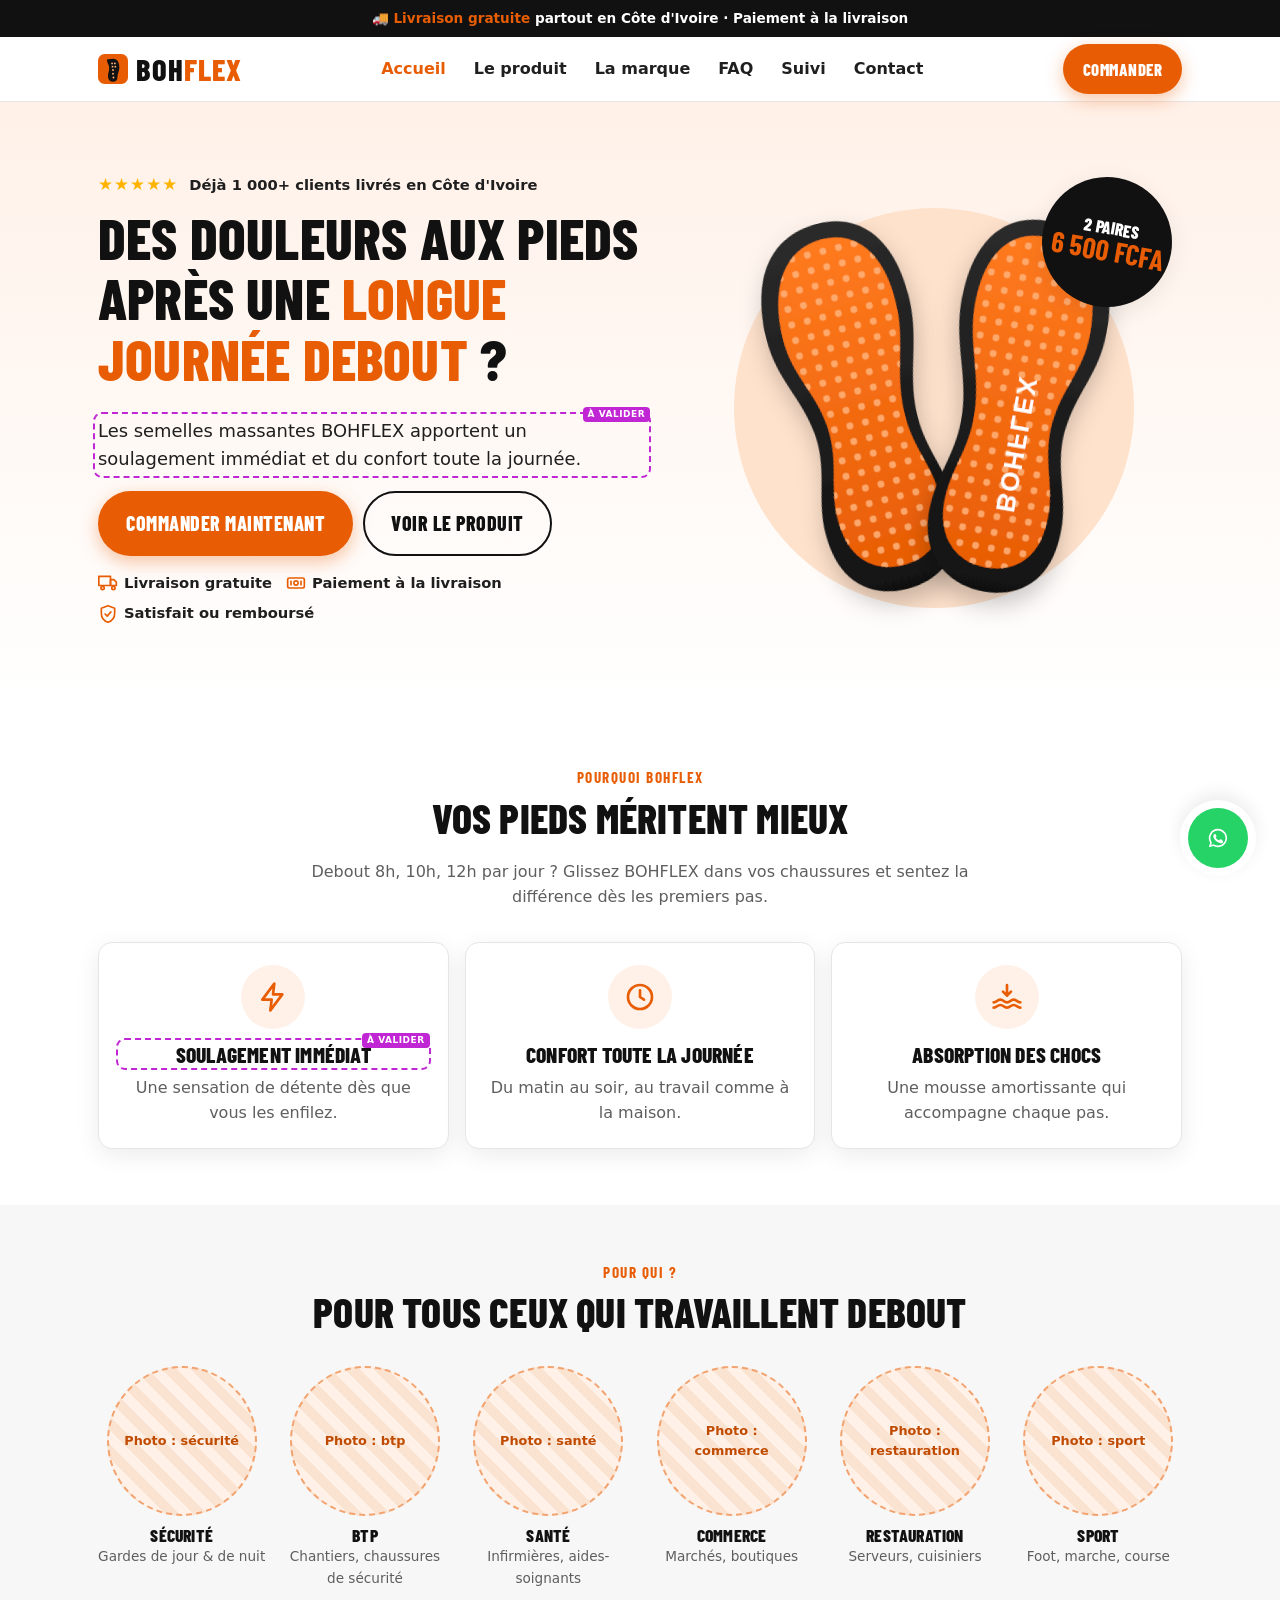
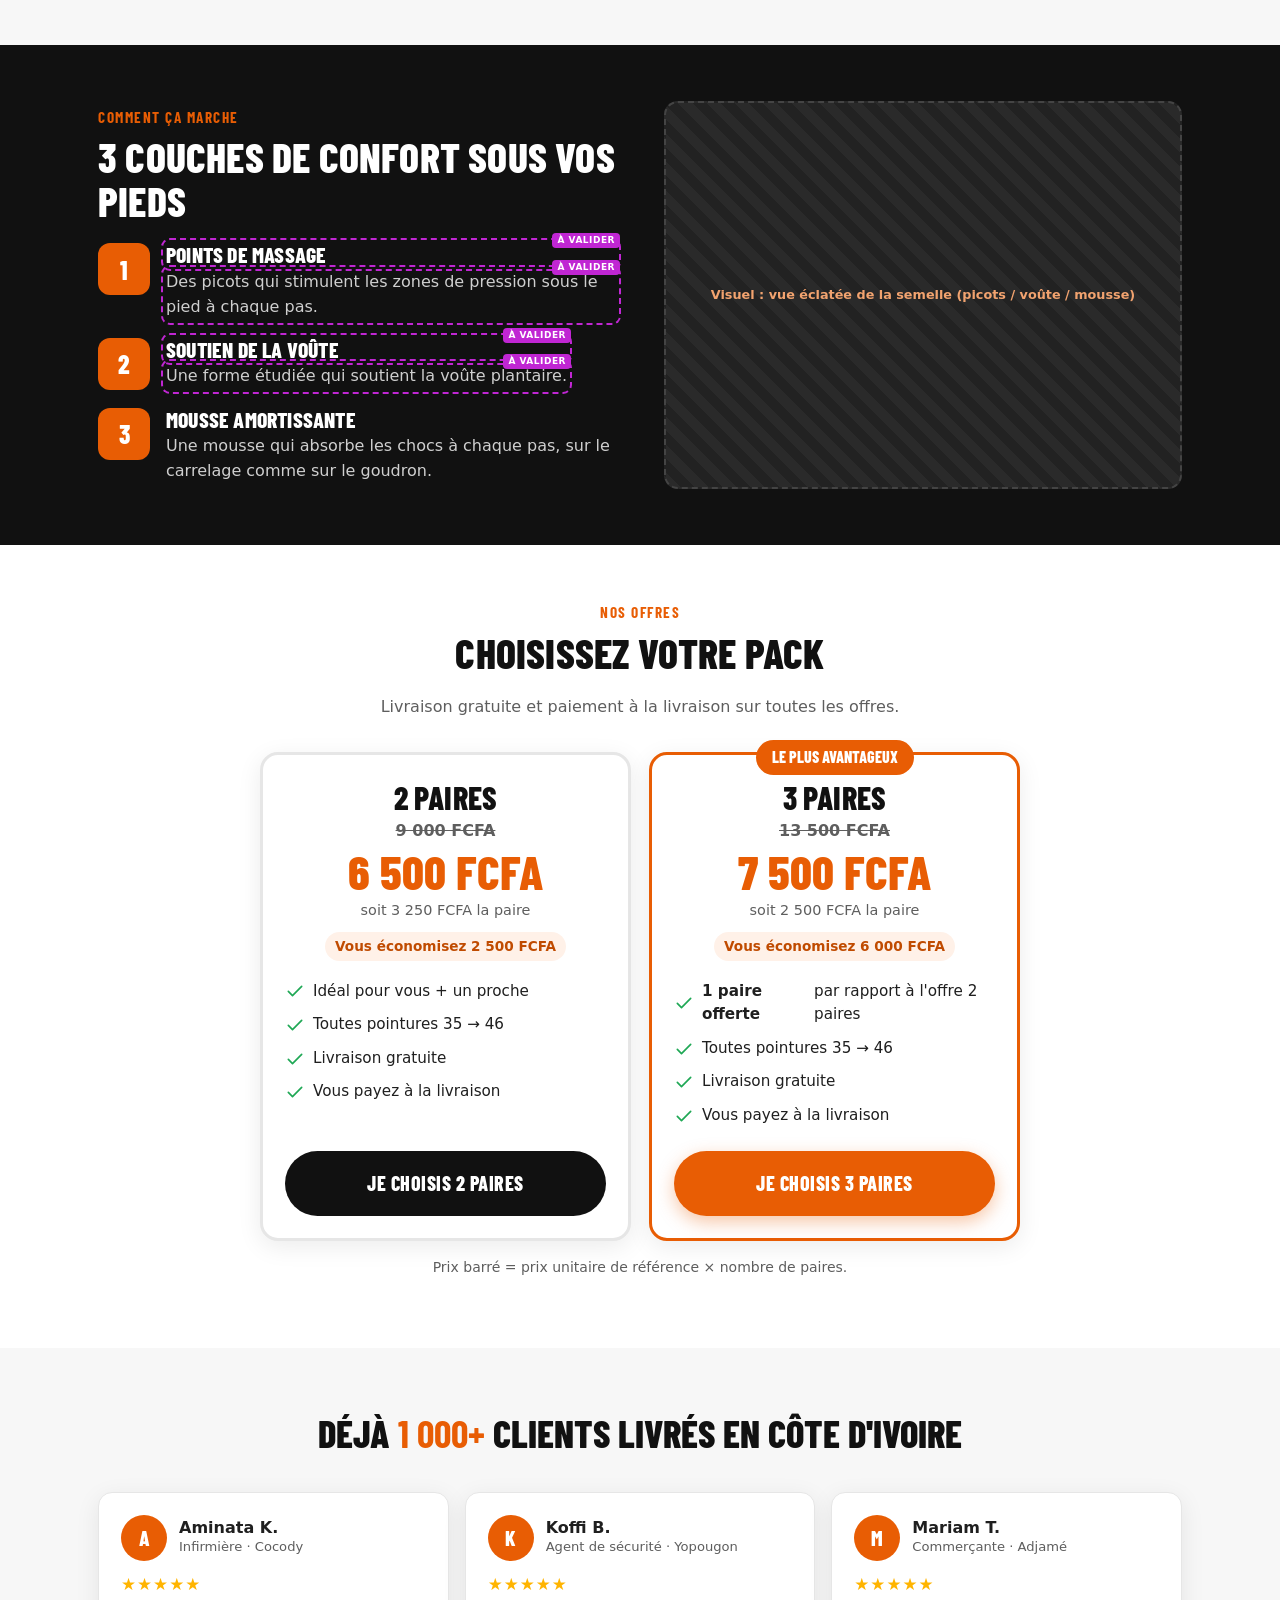
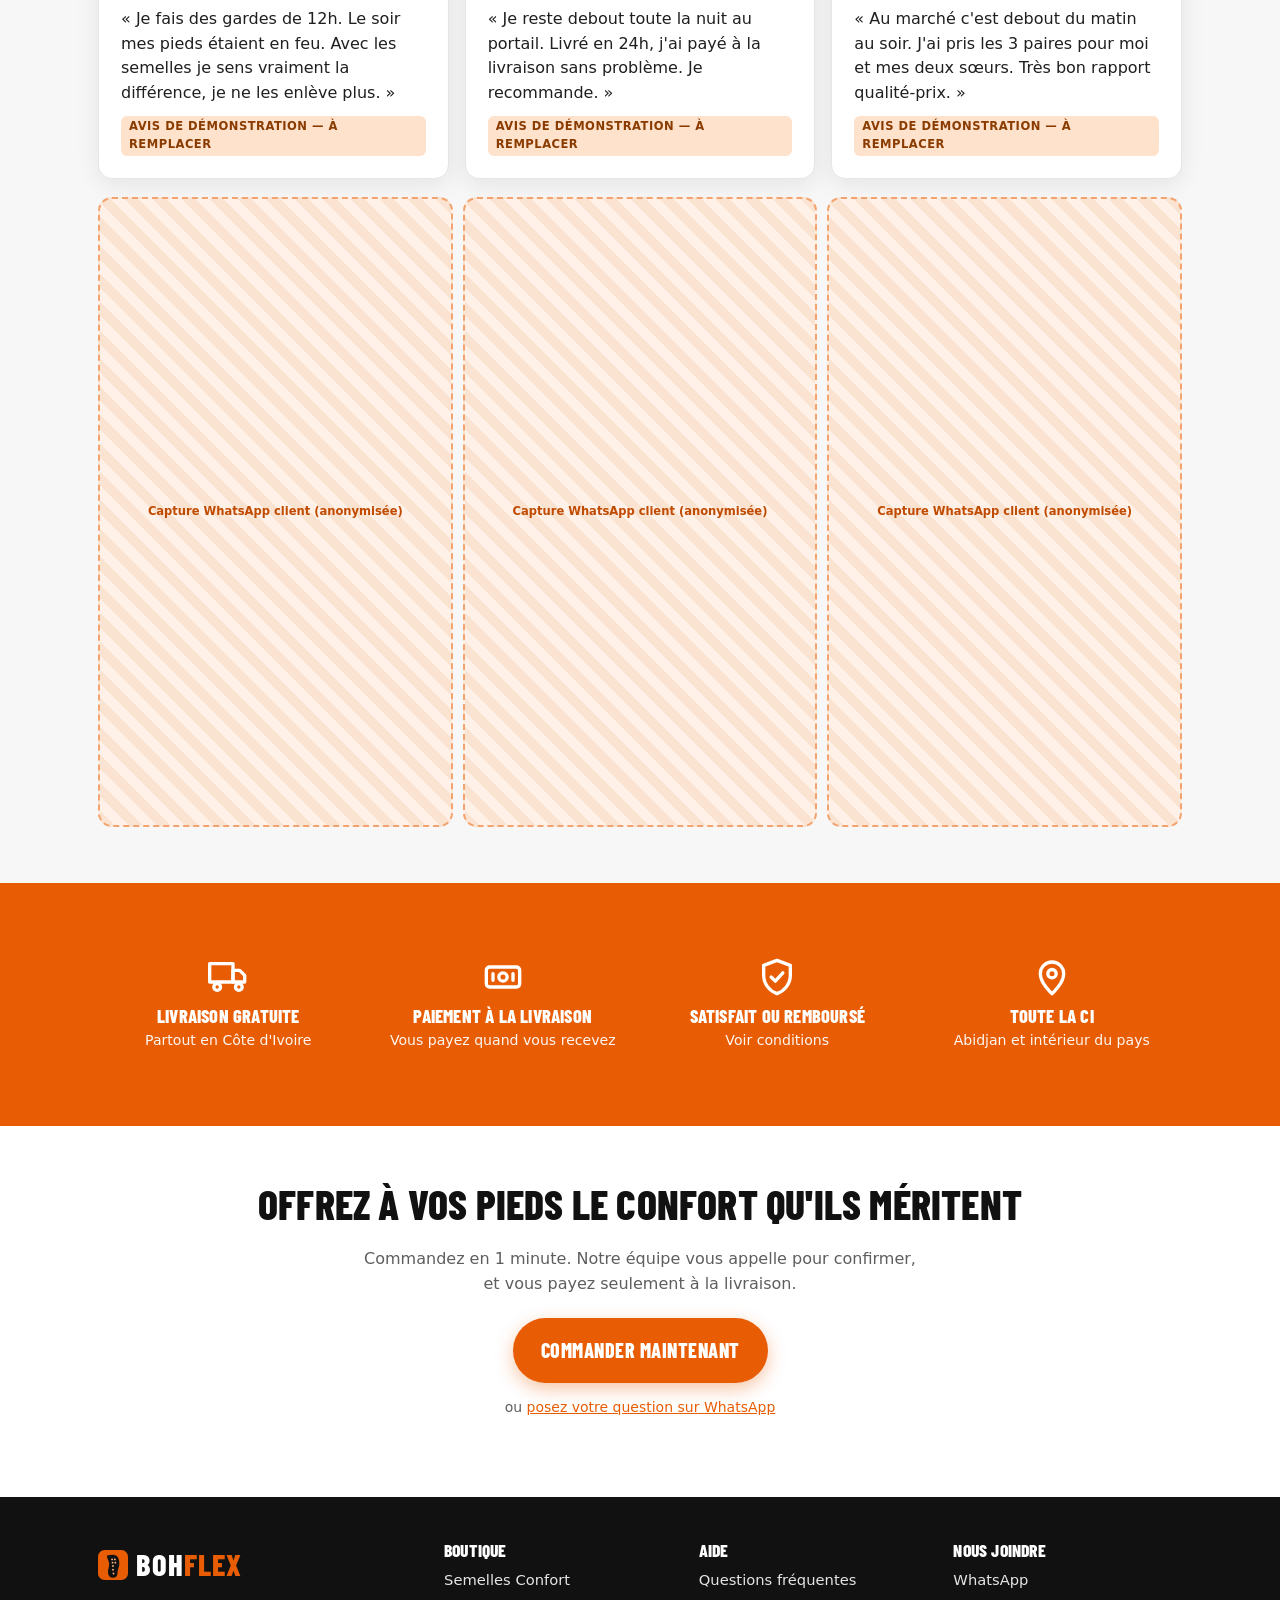
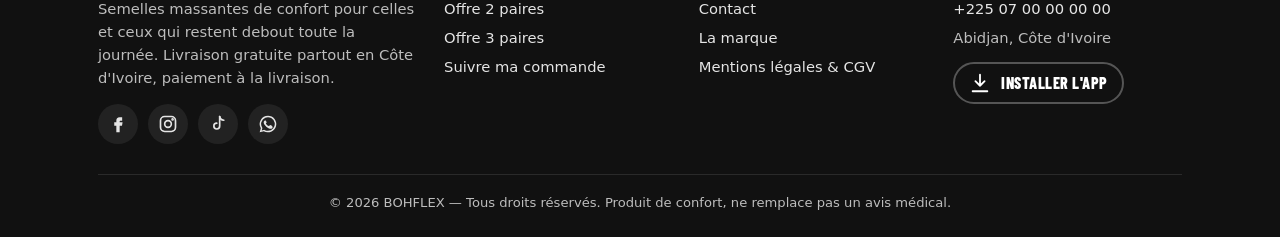
==== index.html @ 7b11de00 "Prototype v1 du site et de la PWA BOHFLEX Site statique mobile-first (HTML/CSS/JS sans dépendance) :" ====
<!doctype html>
<html lang="fr">
<head>
<meta charset="utf-8">
<meta name="viewport" content="width=device-width, initial-scale=1, viewport-fit=cover">
<title>BOHFLEX — Semelles massantes de confort | Livraison gratuite Côte d'Ivoire</title>
<meta name="description" content="Semelles massantes BOHFLEX pour ceux qui restent debout toute la journée. 2 paires 6 500 FCFA, 3 paires 7 500 FCFA. Livraison gratuite à Abidjan et partout en Côte d'Ivoire, paiement à la livraison.">
<meta name="theme-color" content="#E85D04">
<meta property="og:type" content="website">
<meta property="og:locale" content="fr_CI">
<meta property="og:site_name" content="BOHFLEX">
<meta property="og:title" content="BOHFLEX — Semelles massantes de confort | Livraison gratuite Côte d'Ivoire">
<meta property="og:description" content="Semelles massantes BOHFLEX pour ceux qui restent debout toute la journée. 2 paires 6 500 FCFA, 3 paires 7 500 FCFA. Livraison gratuite à Abidjan et partout en Côte d'Ivoire, paiement à la livraison.">
<meta property="og:image" content="assets/img/og-image.png">
<link rel="icon" href="assets/img/favicon.svg" type="image/svg+xml">
<link rel="apple-touch-icon" href="assets/img/apple-touch-icon.png">
<link rel="manifest" href="manifest.webmanifest">
<link rel="preconnect" href="https://fonts.googleapis.com">
<link rel="preconnect" href="https://fonts.gstatic.com" crossorigin>
<link rel="stylesheet" href="https://fonts.googleapis.com/css2?family=Barlow+Condensed:wght@700;800&display=swap">
<link rel="stylesheet" href="assets/css/style.css">
<script type="application/ld+json">
{"@context":"https://schema.org","@type":"Organization","name":"BOHFLEX","areaServed":"CI","logo":"assets/img/icon-512.png"}
</script>
</head>
<body>
<script src="assets/js/icons.js"></script>
<div class="topbar">🚚 <strong>Livraison gratuite</strong> partout en Côte d'Ivoire · Paiement à la livraison</div>
<header class="header">
  <div class="container header__inner">
    <a class="logo" href="index.html" aria-label="BOHFLEX — accueil">
      <img class="logo__mark" src="assets/img/logo-mark.svg" alt="" width="30" height="30"><span>BOH<b>FLEX</b></span>
    </a>
    <nav class="nav" aria-label="Navigation principale"><a href="index.html" aria-current="page">Accueil</a><a href="produit.html">Le produit</a><a href="a-propos.html">La marque</a><a href="faq.html">FAQ</a><a href="suivi.html">Suivi</a><a href="contact.html">Contact</a></nav>
    <div class="header__actions">
      <a class="btn btn--primary header__cta" href="commander.html">Commander</a>
      <button class="burger" type="button" aria-label="Menu" aria-expanded="false" aria-controls="mobile-menu"><svg class="icon" aria-hidden="true"><use href="#i-menu"/></svg></button>
    </div>
  </div>
  <nav class="mobile-menu" id="mobile-menu" aria-label="Menu mobile"><a href="index.html" aria-current="page">Accueil</a><a href="produit.html">Le produit</a><a href="a-propos.html">La marque</a><a href="faq.html">FAQ</a><a href="suivi.html">Suivi</a><a href="contact.html">Contact</a><a href="commander.html" style="color:var(--orange)">Commander maintenant →</a></nav>
</header>
<main>

<section class="hero">
  <div class="container hero__grid">
    <div>
      <div class="rating-line"><span class="stars">★★★★★</span> Déjà <span data-count></span>+ clients livrés en Côte d'Ivoire</div>
      <h1 class="hero__title">Des douleurs aux pieds après une <span class="text-orange">longue journée debout</span> ?</h1>
      <p class="hero__lead av">Les semelles massantes BOHFLEX apportent un soulagement immédiat et du confort toute la journée.</p>
      <div class="hero__cta">
        <a class="btn btn--primary" href="commander.html" data-order-link>Commander maintenant</a>
        <a class="btn btn--outline" href="produit.html">Voir le produit</a>
      </div>
      <ul class="trust-row">
  <li><svg class="icon" aria-hidden="true"><use href="#i-truck"/></svg> Livraison gratuite</li>
  <li><svg class="icon" aria-hidden="true"><use href="#i-cash"/></svg> Paiement à la livraison</li>
  <li><svg class="icon" aria-hidden="true"><use href="#i-shield"/></svg> Satisfait ou remboursé</li>
</ul>
    </div>
    <div class="hero__visual">
      <img src="assets/img/semelle.svg" alt="Semelles massantes BOHFLEX orange et noir" width="480" height="480" fetchpriority="high">
      <div class="hero__sticker"><span>2 paires<b data-price="2"></b></span></div>
    </div>
  </div>
</section>

<section class="section">
  <div class="container">
    <div class="section-head">
      <span class="eyebrow">Pourquoi BOHFLEX</span>
      <h2>Vos pieds méritent mieux</h2>
      <p class="muted">Debout 8h, 10h, 12h par jour ? Glissez BOHFLEX dans vos chaussures et sentez la différence dès les premiers pas.</p>
    </div>
    <div class="grid grid--3">
      <div class="card benefit"><div class="benefit__icon"><svg class="icon" aria-hidden="true"><use href="#i-bolt"/></svg></div><h3 class="av">Soulagement immédiat</h3><p>Une sensation de détente dès que vous les enfilez.</p></div>
      <div class="card benefit"><div class="benefit__icon"><svg class="icon" aria-hidden="true"><use href="#i-clock"/></svg></div><h3>Confort toute la journée</h3><p>Du matin au soir, au travail comme à la maison.</p></div>
      <div class="card benefit"><div class="benefit__icon"><svg class="icon" aria-hidden="true"><use href="#i-wave"/></svg></div><h3>Absorption des chocs</h3><p>Une mousse amortissante qui accompagne chaque pas.</p></div>
    </div>
  </div>
</section>

<section class="section section--soft">
  <div class="container">
    <div class="section-head">
      <span class="eyebrow">Pour qui ?</span>
      <h2>Pour tous ceux qui travaillent debout</h2>
    </div>
    <div class="grid grid--jobs"><div class="job"><div class="ph">Photo : sécurité</div><h3>Sécurité</h3><p>Gardes de jour & de nuit</p></div><div class="job"><div class="ph">Photo : btp</div><h3>BTP</h3><p>Chantiers, chaussures de sécurité</p></div><div class="job"><div class="ph">Photo : santé</div><h3>Santé</h3><p>Infirmières, aides-soignants</p></div><div class="job"><div class="ph">Photo : commerce</div><h3>Commerce</h3><p>Marchés, boutiques</p></div><div class="job"><div class="ph">Photo : restauration</div><h3>Restauration</h3><p>Serveurs, cuisiniers</p></div><div class="job"><div class="ph">Photo : sport</div><h3>Sport</h3><p>Foot, marche, course</p></div></div>
  </div>
</section>

<section class="section section--dark" id="mecanisme">
  <div class="container mech">
    <div>
      <span class="eyebrow">Comment ça marche</span>
      <h2>3 couches de confort sous vos pieds</h2>
      <div class="steps">
        <div class="step"><div class="step__num">1</div><div><h3 class="av">Points de massage</h3><p class="av">Des picots qui stimulent les zones de pression sous le pied à chaque pas.</p></div></div>
        <div class="step"><div class="step__num">2</div><div><h3 class="av">Soutien de la voûte</h3><p class="av">Une forme étudiée qui soutient la voûte plantaire.</p></div></div>
        <div class="step"><div class="step__num">3</div><div><h3>Mousse amortissante</h3><p>Une mousse qui absorbe les chocs à chaque pas, sur le carrelage comme sur le goudron.</p></div></div>
      </div>
    </div>
    <div class="ph ph--dark" style="aspect-ratio:4/3">Visuel : vue éclatée de la semelle (picots / voûte / mousse)</div>
  </div>
</section>

<section class="section" id="offres">
  <div class="container">
    <div class="section-head">
      <span class="eyebrow">Nos offres</span>
      <h2>Choisissez votre pack</h2>
      <p class="muted">Livraison gratuite et paiement à la livraison sur toutes les offres.</p>
    </div>
    <div class="offers">
  <article class="offer">
  
  <h3 class="offer__title">2 paires</h3>
  <div class="offer__old" data-old="2"></div>
  <div class="offer__price" data-price="2"></div>
  <div class="offer__unit" data-unit="2"></div>
  <span class="offer__save" data-save="2"></span>
  <ul>
    <li><svg class="icon" aria-hidden="true"><use href="#i-check"/></svg> Idéal pour vous + un proche</li>
    <li><svg class="icon" aria-hidden="true"><use href="#i-check"/></svg> Toutes pointures 35 → 46</li>
    <li><svg class="icon" aria-hidden="true"><use href="#i-check"/></svg> Livraison gratuite</li>
    <li><svg class="icon" aria-hidden="true"><use href="#i-check"/></svg> Vous payez à la livraison</li>
  </ul>
  <a class="btn btn--dark btn--block" href="commander.html?offre=2">Je choisis 2 paires</a>
</article>
  <article class="offer offer--best">
  <div class="offer__badge">Le plus avantageux</div>
  <h3 class="offer__title">3 paires</h3>
  <div class="offer__old" data-old="3"></div>
  <div class="offer__price" data-price="3"></div>
  <div class="offer__unit" data-unit="3"></div>
  <span class="offer__save" data-save="3"></span>
  <ul>
    <li><svg class="icon" aria-hidden="true"><use href="#i-check"/></svg> <strong>1 paire offerte</strong> par rapport à l'offre 2 paires</li>
    <li><svg class="icon" aria-hidden="true"><use href="#i-check"/></svg> Toutes pointures 35 → 46</li>
    <li><svg class="icon" aria-hidden="true"><use href="#i-check"/></svg> Livraison gratuite</li>
    <li><svg class="icon" aria-hidden="true"><use href="#i-check"/></svg> Vous payez à la livraison</li>
  </ul>
  <a class="btn btn--primary btn--block" href="commander.html?offre=3">Je choisis 3 paires</a>
</article>
</div>
<p class="center small muted" style="margin-top:16px">Prix barré = prix unitaire de référence × nombre de paires.</p>
  </div>
</section>

<section class="section section--soft">
  <div class="container">
    <p class="counter">Déjà <b><span data-count></span>+</b> clients livrés en Côte d'Ivoire</p>
    <div class="grid grid--3"><article class="card review">
  <div class="review__head"><div class="avatar" aria-hidden="true">A</div><div><div class="review__name">Aminata K.</div><div class="review__meta">Infirmière · Cocody</div></div></div>
  <div class="stars" aria-label="5 étoiles sur 5">★★★★★</div>
  <p>« Je fais des gardes de 12h. Le soir mes pieds étaient en feu. Avec les semelles je sens vraiment la différence, je ne les enlève plus. »</p>
  <span class="demo-tag">Avis de démonstration — à remplacer</span>
</article><article class="card review">
  <div class="review__head"><div class="avatar" aria-hidden="true">K</div><div><div class="review__name">Koffi B.</div><div class="review__meta">Agent de sécurité · Yopougon</div></div></div>
  <div class="stars" aria-label="5 étoiles sur 5">★★★★★</div>
  <p>« Je reste debout toute la nuit au portail. Livré en 24h, j'ai payé à la livraison sans problème. Je recommande. »</p>
  <span class="demo-tag">Avis de démonstration — à remplacer</span>
</article><article class="card review">
  <div class="review__head"><div class="avatar" aria-hidden="true">M</div><div><div class="review__name">Mariam T.</div><div class="review__meta">Commerçante · Adjamé</div></div></div>
  <div class="stars" aria-label="5 étoiles sur 5">★★★★★</div>
  <p>« Au marché c'est debout du matin au soir. J'ai pris les 3 paires pour moi et mes deux sœurs. Très bon rapport qualité-prix. »</p>
  <span class="demo-tag">Avis de démonstration — à remplacer</span>
</article></div>
    <div class="chat-shots">
      <div class="ph">Capture WhatsApp client (anonymisée)</div>
      <div class="ph">Capture WhatsApp client (anonymisée)</div>
      <div class="ph">Capture WhatsApp client (anonymisée)</div>
    </div>
  </div>
</section>

<section class="section section--orange">
  <div class="container">
    <div class="reassure">
      <div class="reassure__item"><svg class="icon" aria-hidden="true"><use href="#i-truck"/></svg><h3>Livraison gratuite</h3><p>Partout en Côte d'Ivoire</p></div>
      <div class="reassure__item"><svg class="icon" aria-hidden="true"><use href="#i-cash"/></svg><h3>Paiement à la livraison</h3><p>Vous payez quand vous recevez</p></div>
      <div class="reassure__item"><svg class="icon" aria-hidden="true"><use href="#i-shield"/></svg><h3>Satisfait ou remboursé</h3><p>Voir conditions</p></div>
      <div class="reassure__item"><svg class="icon" aria-hidden="true"><use href="#i-pin"/></svg><h3>Toute la CI</h3><p>Abidjan et intérieur du pays</p></div>
    </div>
  </div>
</section>

<section class="section final-cta">
  <div class="container">
    <h2>Offrez à vos pieds le confort qu'ils méritent</h2>
    <p class="muted">Commandez en 1 minute. Notre équipe vous appelle pour confirmer, et vous payez seulement à la livraison.</p>
    <a class="btn btn--primary" href="commander.html" data-order-link>Commander maintenant</a>
    <p class="small muted" style="margin-top:14px">ou <a href="#" data-wa>posez votre question sur WhatsApp</a></p>
  </div>
</section>

</main>
<footer class="footer">
  <div class="container">
    <div class="footer__grid">
      <div>
        <a class="logo" href="index.html"><img class="logo__mark" src="assets/img/logo-mark.svg" alt="" width="30" height="30"><span>BOH<b>FLEX</b></span></a>
        <p>Semelles massantes de confort pour celles et ceux qui restent debout toute la journée. Livraison gratuite partout en Côte d'Ivoire, paiement à la livraison.</p>
        <div class="socials">
          <a href="#" aria-label="Facebook"><svg class="icon" aria-hidden="true"><use href="#i-facebook"/></svg></a>
          <a href="#" aria-label="Instagram"><svg class="icon" aria-hidden="true"><use href="#i-instagram"/></svg></a>
          <a href="#" aria-label="TikTok"><svg class="icon" aria-hidden="true"><use href="#i-tiktok"/></svg></a>
          <a href="#" data-wa aria-label="WhatsApp"><svg class="icon" aria-hidden="true"><use href="#i-whatsapp"/></svg></a>
        </div>
      </div>
      <div>
        <h4>Boutique</h4>
        <ul>
          <li><a href="produit.html">Semelles Confort</a></li>
          <li><a href="commander.html?offre=2">Offre 2 paires</a></li>
          <li><a href="commander.html?offre=3">Offre 3 paires</a></li>
          <li><a href="suivi.html">Suivre ma commande</a></li>
        </ul>
      </div>
      <div>
        <h4>Aide</h4>
        <ul>
          <li><a href="faq.html">Questions fréquentes</a></li>
          <li><a href="contact.html">Contact</a></li>
          <li><a href="a-propos.html">La marque</a></li>
          <li><a href="mentions-legales.html">Mentions légales &amp; CGV</a></li>
        </ul>
      </div>
      <div>
        <h4>Nous joindre</h4>
        <ul>
          <li><a href="#" data-wa>WhatsApp</a></li>
          <li><a href="#" data-phone></a></li>
          <li>Abidjan, Côte d'Ivoire</li>
          <li><button class="btn btn--outline" type="button" data-install style="color:#fff;border-color:#555;min-height:40px;padding:8px 14px;font-size:1rem;margin-top:6px"><svg class="icon" aria-hidden="true"><use href="#i-download"/></svg> Installer l'app</button></li>
        </ul>
      </div>
    </div>
    <div class="footer__bottom">© <span data-year></span> BOHFLEX — Tous droits réservés. Produit de confort, ne remplace pas un avis médical.</div>
  </div>
</footer>
<div class="sticky-cta">
  <div class="sticky-cta__price">À partir de<b id="sticky-price" data-price="2"></b></div>
  <a class="btn btn--primary" href="commander.html?offre=3" data-order-link>Commander</a>
  <a class="btn btn--wa" href="#" data-wa aria-label="Écrire sur WhatsApp"><svg class="icon" aria-hidden="true"><use href="#i-whatsapp"/></svg></a>
</div>
<div class="install-banner" id="install-banner" role="dialog" aria-label="Installer l'application">
  <img src="assets/img/logo-mark.svg" alt="" width="36" height="36">
  <p><strong>Installez l'app BOHFLEX</strong><br>Commandez en 1 clic depuis votre écran d'accueil.</p>
  <button class="btn btn--primary" type="button" data-install>Installer</button>
  <button class="close" type="button" aria-label="Fermer">×</button>
</div>
<script src="assets/js/config.js"></script>
<script src="assets/js/main.js"></script>
</body>
</html>
---- assets/css/style.css ----
/* ==========================================================================
   BOHFLEX — Feuille de style (mobile-first)
   Charte : orange #E85D04 / blanc / noir
   ========================================================================== */
:root {
  --orange: #E85D04;
  --orange-dark: #C04B00;
  --orange-light: #FFF1E8;
  --black: #111111;
  --ink: #1F1F1F;
  --grey: #5E5E5E;
  --line: #E6E6E6;
  --bg-soft: #F7F7F7;
  --white: #FFFFFF;
  --green: #1FA855;
  --wa: #25D366;
  --radius: 14px;
  --shadow: 0 6px 24px rgba(0, 0, 0, .08);
  --font-title: "Barlow Condensed", "Arial Narrow", "Roboto Condensed", Impact, sans-serif;
  --font-body: system-ui, -apple-system, "Segoe UI", Roboto, "Helvetica Neue", Arial, sans-serif;
  --max: 1120px;
}

*, *::before, *::after { box-sizing: border-box; }
html { -webkit-text-size-adjust: 100%; scroll-behavior: smooth; }
body {
  margin: 0;
  font-family: var(--font-body);
  font-size: 16px;
  line-height: 1.55;
  color: var(--ink);
  background: var(--white);
  padding-bottom: 76px; /* place pour la barre CTA mobile */
}
img, svg { max-width: 100%; display: block; }
a { color: var(--orange); }
h1, h2, h3, h4 {
  font-family: var(--font-title);
  font-weight: 800;
  line-height: 1.05;
  letter-spacing: .2px;
  color: var(--black);
  margin: 0 0 .5em;
  text-transform: uppercase;
}
h1 { font-size: clamp(2.1rem, 8vw, 3.6rem); }
h2 { font-size: clamp(1.75rem, 6vw, 2.6rem); }
h3 { font-size: 1.35rem; }
p { margin: 0 0 1em; }
.container { width: 100%; max-width: var(--max); margin: 0 auto; padding: 0 18px; }
.section { padding: 56px 0; }
.section--soft { background: var(--bg-soft); }
.section--dark { background: var(--black); color: #EDEDED; }
.section--dark h2, .section--dark h3 { color: var(--white); }
.section--orange { background: var(--orange); color: var(--white); }
.section--orange h2 { color: var(--white); }
.section-head { text-align: center; max-width: 680px; margin: 0 auto 32px; }
.eyebrow {
  display: inline-block;
  font-family: var(--font-title);
  font-weight: 700;
  text-transform: uppercase;
  letter-spacing: 1.5px;
  color: var(--orange);
  font-size: .95rem;
  margin-bottom: 6px;
}
.text-orange { color: var(--orange); }
.muted { color: var(--grey); }
.small { font-size: .875rem; }
.center { text-align: center; }
.sr-only { position: absolute; width: 1px; height: 1px; overflow: hidden; clip: rect(0 0 0 0); white-space: nowrap; }
.icon { width: 24px; height: 24px; fill: none; stroke: currentColor; stroke-width: 2; stroke-linecap: round; stroke-linejoin: round; flex: none; }

/* ---------- Boutons ---------- */
.btn {
  display: inline-flex; align-items: center; justify-content: center; gap: 10px;
  font-family: var(--font-title); font-weight: 800; font-size: 1.25rem;
  text-transform: uppercase; letter-spacing: .5px; text-decoration: none;
  padding: 15px 26px; border-radius: 999px; border: 2px solid transparent;
  cursor: pointer; transition: transform .15s, background .15s, box-shadow .15s;
  min-height: 54px;
}
.btn:active { transform: scale(.98); }
.btn--primary { background: var(--orange); color: var(--white); box-shadow: 0 6px 18px rgba(232, 93, 4, .35); }
.btn--primary:hover { background: var(--orange-dark); }
.btn--dark { background: var(--black); color: var(--white); }
.btn--outline { background: transparent; color: var(--black); border-color: var(--black); }
.btn--white { background: var(--white); color: var(--orange); }
.btn--wa { background: var(--wa); color: var(--white); }
.btn--block { width: 100%; }
.btn .icon { width: 22px; height: 22px; }

/* ---------- Bandeau promo ---------- */
.topbar {
  background: var(--black); color: var(--white);
  font-size: .85rem; text-align: center; padding: 8px 12px; font-weight: 600;
}
.topbar strong { color: var(--orange); }

/* ---------- En-tête ---------- */
.header {
  position: sticky; top: 0; z-index: 50;
  background: var(--white); border-bottom: 1px solid var(--line);
}
.header__inner { display: flex; align-items: center; justify-content: space-between; height: 64px; }
.logo {
  font-family: var(--font-title); font-weight: 800; font-size: 1.9rem; letter-spacing: 1px;
  color: var(--black); text-decoration: none; display: flex; align-items: center; gap: 8px;
}
.logo b { color: var(--orange); font-weight: inherit; }
.logo__mark { width: 30px; height: 30px; }
.nav { display: none; }
.nav a {
  color: var(--ink); text-decoration: none; font-weight: 600; padding: 8px 12px; border-radius: 8px;
}
.nav a:hover, .nav a[aria-current="page"] { color: var(--orange); }
.header__actions { display: flex; align-items: center; gap: 8px; }
.header__cta { display: none; padding: 10px 18px; min-height: 44px; font-size: 1.05rem; }
.burger {
  width: 46px; height: 46px; border: 0; background: transparent; cursor: pointer;
  display: grid; place-items: center; color: var(--black);
}
.burger .icon { width: 28px; height: 28px; }
.mobile-menu {
  display: none; border-top: 1px solid var(--line); background: var(--white);
}
.mobile-menu.is-open { display: block; }
.mobile-menu a {
  display: block; padding: 15px 18px; color: var(--ink); text-decoration: none;
  font-weight: 600; border-bottom: 1px solid var(--line);
}
.mobile-menu a[aria-current="page"] { color: var(--orange); }

@media (min-width: 900px) {
  .nav { display: flex; gap: 4px; }
  .burger, .mobile-menu, .mobile-menu.is-open { display: none; }
  .header__cta { display: inline-flex; }
}

/* ---------- Héro ---------- */
.hero { background: linear-gradient(180deg, var(--orange-light) 0%, var(--white) 100%); padding: 32px 0 48px; overflow: hidden; }
.hero__grid { display: grid; gap: 26px; align-items: center; }
.hero__title .text-orange { display: inline; }
.hero__lead { font-size: 1.12rem; color: var(--ink); max-width: 560px; }
.hero__visual { position: relative; }
.hero__visual img { width: 100%; max-width: 480px; margin: 0 auto; }
.hero__sticker {
  position: absolute; top: 4%; right: 2%;
  width: 104px; height: 104px; border-radius: 50%;
  background: var(--black); color: var(--white);
  display: grid; place-items: center; text-align: center;
  font-family: var(--font-title); font-weight: 800; line-height: 1; text-transform: uppercase;
  transform: rotate(10deg); box-shadow: var(--shadow); font-size: .95rem; padding: 10px;
}
.hero__sticker b { display: block; color: var(--orange); font-size: 1.45rem; }
.hero__cta { display: flex; flex-direction: column; gap: 10px; margin: 18px 0 16px; }
.trust-row { display: flex; flex-wrap: wrap; gap: 8px 14px; list-style: none; padding: 0; margin: 0; }
.trust-row li { display: flex; align-items: center; gap: 6px; font-weight: 600; font-size: .92rem; }
.trust-row .icon { color: var(--orange); width: 20px; height: 20px; }
.rating-line { font-size: .92rem; font-weight: 600; margin-bottom: 10px; }
.rating-line .stars { margin-right: 6px; }
.stars { color: #FFB400; letter-spacing: 1px; font-size: 1.05rem; }

@media (min-width: 900px) {
  .hero { padding: 56px 0 72px; }
  .hero__grid { grid-template-columns: 1.05fr .95fr; gap: 40px; }
  .hero__cta { flex-direction: row; }
  .hero__sticker { width: 130px; height: 130px; font-size: 1.1rem; }
  .hero__sticker b { font-size: 1.8rem; }
}

/* ---------- Grilles génériques ---------- */
.grid { display: grid; gap: 16px; }
@media (min-width: 640px) { .grid--2 { grid-template-columns: repeat(2, 1fr); } .grid--3 { grid-template-columns: repeat(2, 1fr); } }
@media (min-width: 900px) { .grid--3 { grid-template-columns: repeat(3, 1fr); } .grid--4 { grid-template-columns: repeat(4, 1fr); } }
.grid--jobs { grid-template-columns: repeat(2, 1fr); }
@media (min-width: 900px) { .grid--jobs { grid-template-columns: repeat(6, 1fr); } }

/* ---------- Cartes ---------- */
.card {
  background: var(--white); border: 1px solid var(--line); border-radius: var(--radius);
  padding: 22px; box-shadow: var(--shadow);
}
.benefit { text-align: center; }
.benefit__icon {
  width: 64px; height: 64px; border-radius: 50%; background: var(--orange-light); color: var(--orange);
  display: grid; place-items: center; margin: 0 auto 14px;
}
.benefit__icon .icon { width: 32px; height: 32px; }
.benefit p { color: var(--grey); margin: 0; }

/* Métiers */
.job { text-align: center; }
.job .ph { aspect-ratio: 1 / 1; border-radius: 50%; margin: 0 auto 10px; max-width: 150px; }
.job h3 { font-size: 1.1rem; margin: 0; }
.job p { font-size: .85rem; color: var(--grey); margin: 2px 0 0; }

/* Placeholders d'images (à remplacer par vos photos) */
.ph {
  display: grid; place-items: center; text-align: center;
  background: repeating-linear-gradient(45deg, #FBE3D2, #FBE3D2 10px, #FFF1E8 10px, #FFF1E8 20px);
  color: var(--orange-dark); font-weight: 700; font-size: .8rem; padding: 10px;
  border: 2px dashed #F2A36F; border-radius: var(--radius); width: 100%;
}
.ph--dark { background: repeating-linear-gradient(45deg, #2A2A2A, #2A2A2A 10px, #222 10px, #222 20px); color: #F2A36F; border-color: #444; }

/* Mécanisme */
.steps { display: grid; gap: 18px; counter-reset: step; }
.step { display: flex; gap: 16px; align-items: flex-start; }
.step__num {
  flex: none; width: 52px; height: 52px; border-radius: 12px; background: var(--orange); color: var(--white);
  font-family: var(--font-title); font-weight: 800; font-size: 1.6rem; display: grid; place-items: center;
}
.step h3 { margin-bottom: 4px; }
.step p { margin: 0; color: #CFCFCF; }
.mech { display: grid; gap: 28px; align-items: center; }
@media (min-width: 900px) { .mech { grid-template-columns: 1fr 1fr; gap: 48px; } }

/* ---------- Offres ---------- */
.offers { display: grid; gap: 18px; max-width: 760px; margin: 0 auto; }
@media (min-width: 700px) { .offers { grid-template-columns: 1fr 1fr; } }
.offer {
  position: relative; background: var(--white); color: var(--ink);
  border: 3px solid var(--line); border-radius: 18px; padding: 26px 22px 22px;
  text-align: center; box-shadow: var(--shadow); display: flex; flex-direction: column;
}
.offer--best { border-color: var(--orange); }
.offer__badge {
  position: absolute; top: -15px; left: 50%; transform: translateX(-50%);
  background: var(--orange); color: var(--white); white-space: nowrap;
  font-family: var(--font-title); font-weight: 800; text-transform: uppercase; font-size: 1rem;
  padding: 5px 16px; border-radius: 999px;
}
.offer__title { font-size: 2rem; margin-bottom: 4px; }
.offer__old { color: var(--grey); text-decoration: line-through; font-weight: 600; }
.offer__price {
  font-family: var(--font-title); font-weight: 800; font-size: 3rem; line-height: 1; color: var(--orange); margin: 4px 0;
}
.offer__price small { font-size: 1.2rem; }
.offer__unit { font-size: .9rem; color: var(--grey); margin-bottom: 4px; }
.offer__save {
  display: inline-block; background: var(--orange-light); color: var(--orange-dark);
  font-weight: 700; font-size: .85rem; padding: 4px 10px; border-radius: 999px; margin: 6px auto 14px;
}
.offer ul { list-style: none; padding: 0; margin: 0 0 18px; text-align: left; }
.offer li { display: flex; gap: 8px; align-items: center; padding: 5px 0; font-size: .95rem; }
.offer li .icon { color: var(--green); width: 20px; height: 20px; }
.offer .btn { margin-top: auto; }

/* ---------- Avis ---------- */
.review { display: flex; flex-direction: column; gap: 10px; }
.review__head { display: flex; align-items: center; gap: 12px; }
.avatar {
  width: 46px; height: 46px; border-radius: 50%; background: var(--orange); color: var(--white);
  display: grid; place-items: center; font-weight: 800; font-family: var(--font-title); font-size: 1.3rem; flex: none;
}
.review__name { font-weight: 700; line-height: 1.2; }
.review__meta { font-size: .82rem; color: var(--grey); }
.review p { margin: 0; }
.review__verified { font-size: .8rem; color: var(--green); font-weight: 700; display: flex; align-items: center; gap: 4px; }
.review__verified .icon { width: 16px; height: 16px; }
.demo-tag {
  display: inline-block; font-size: .72rem; font-weight: 700; color: #8A3B00; background: #FFE2CC;
  padding: 2px 8px; border-radius: 6px; text-transform: uppercase; letter-spacing: .5px;
}
.counter {
  text-align: center; font-family: var(--font-title); font-weight: 800; text-transform: uppercase;
  font-size: clamp(1.6rem, 6vw, 2.4rem); margin: 0 0 28px; color: var(--black);
}
.counter b { color: var(--orange); }
.chat-shots { display: grid; grid-template-columns: repeat(3, 1fr); gap: 10px; margin-top: 18px; }
.chat-shots .ph { aspect-ratio: 9 / 16; font-size: .72rem; }

/* ---------- Réassurance ---------- */
.reassure { display: grid; grid-template-columns: repeat(2, 1fr); gap: 14px; }
@media (min-width: 900px) { .reassure { grid-template-columns: repeat(4, 1fr); } }
.reassure__item { text-align: center; padding: 18px 10px; }
.reassure__item .icon { width: 40px; height: 40px; margin: 0 auto 10px; color: var(--white); }
.reassure__item h3 { color: var(--white); font-size: 1.15rem; margin-bottom: 4px; }
.reassure__item p { margin: 0; font-size: .88rem; opacity: .95; }

/* ---------- CTA final ---------- */
.final-cta { text-align: center; }
.final-cta p { max-width: 560px; margin: 0 auto 22px; }

/* ---------- Pied de page ---------- */
.footer { background: var(--black); color: #BDBDBD; padding: 44px 0 24px; font-size: .92rem; }
.footer a { color: #E5E5E5; text-decoration: none; }
.footer a:hover { color: var(--orange); }
.footer__grid { display: grid; gap: 26px; }
@media (min-width: 900px) { .footer__grid { grid-template-columns: 1.4fr 1fr 1fr 1fr; } }
.footer h4 { color: var(--white); font-size: 1.1rem; margin-bottom: 10px; }
.footer ul { list-style: none; margin: 0; padding: 0; }
.footer li { margin: 6px 0; }
.footer .logo { color: var(--white); margin-bottom: 10px; }
.footer__bottom { border-top: 1px solid #2A2A2A; margin-top: 30px; padding-top: 18px; font-size: .82rem; text-align: center; }
.socials { display: flex; gap: 10px; margin-top: 12px; }
.socials a {
  width: 40px; height: 40px; border-radius: 50%; background: #222; display: grid; place-items: center;
}
.socials .icon { width: 20px; height: 20px; }

/* ---------- Barre CTA mobile (sticky) ---------- */
.sticky-cta {
  position: fixed; left: 0; right: 0; bottom: 0; z-index: 60;
  background: var(--white); border-top: 1px solid var(--line); box-shadow: 0 -6px 18px rgba(0,0,0,.08);
  padding: 10px 12px calc(10px + env(safe-area-inset-bottom));
  display: flex; gap: 10px; align-items: center;
}
.sticky-cta .btn { flex: 1; min-height: 52px; padding: 12px 16px; font-size: 1.15rem; }
.sticky-cta .btn--wa { flex: none; width: 52px; padding: 0; }
.sticky-cta__price { line-height: 1.1; font-size: .78rem; color: var(--grey); white-space: nowrap; }
.sticky-cta__price b { display: block; font-family: var(--font-title); font-size: 1.35rem; color: var(--black); }
@media (min-width: 900px) {
  body { padding-bottom: 0; }
  .sticky-cta { left: auto; right: 24px; bottom: 24px; border-radius: 999px; padding: 8px; border: 0; width: auto; }
  .sticky-cta .btn--primary, .sticky-cta__price { display: none; }
  .sticky-cta .btn--wa { width: 60px; height: 60px; border-radius: 50%; }
}
body.page-order .sticky-cta .btn--primary, body.page-order .sticky-cta__price { display: none; }
body.page-order .sticky-cta { justify-content: flex-end; background: transparent; border: 0; box-shadow: none; pointer-events: none; }
body.page-order .sticky-cta .btn--wa { pointer-events: auto; width: 56px; height: 56px; border-radius: 50%; }
body.page-order { padding-bottom: 0; }
@media (max-width: 899px) { body.page-order .sticky-cta { display: none; } }

/* ---------- Page produit ---------- */
.breadcrumb { font-size: .85rem; color: var(--grey); padding: 14px 0 0; }
.breadcrumb a { color: var(--grey); }
.product { display: grid; gap: 28px; padding: 18px 0 40px; }
@media (min-width: 900px) { .product { grid-template-columns: 1.05fr 1fr; gap: 48px; padding-top: 28px; } }
.gallery__main {
  border-radius: var(--radius); overflow: hidden; background: var(--orange-light); aspect-ratio: 1 / 1;
  display: grid; place-items: center;
}
.gallery__main img, .gallery__main .ph { width: 100%; height: 100%; object-fit: contain; border-radius: 0; border: 0; }
.gallery__thumbs { display: grid; grid-template-columns: repeat(4, 1fr); gap: 8px; margin-top: 8px; }
.gallery__thumbs button {
  border: 2px solid var(--line); border-radius: 10px; padding: 0; overflow: hidden; background: var(--orange-light);
  aspect-ratio: 1 / 1; cursor: pointer;
}
.gallery__thumbs button[aria-current="true"] { border-color: var(--orange); }
.gallery__thumbs img, .gallery__thumbs .ph { width: 100%; height: 100%; object-fit: contain; border: 0; border-radius: 0; font-size: .62rem; padding: 4px; }
.product__info h1 { font-size: clamp(2rem, 7vw, 3rem); margin-bottom: 6px; }
.product__tagline { font-family: var(--font-title); font-weight: 700; text-transform: uppercase; color: var(--orange); font-size: 1.3rem; margin-bottom: 10px; }
.product__price { display: flex; align-items: baseline; gap: 12px; margin: 10px 0 16px; flex-wrap: wrap; }
.product__price strong { font-family: var(--font-title); font-size: 2.4rem; color: var(--orange); line-height: 1; }
.product__price s { color: var(--grey); }
.check-list { list-style: none; padding: 0; margin: 0 0 18px; }
.check-list li { display: flex; gap: 10px; padding: 6px 0; }
.check-list .icon { color: var(--orange); margin-top: 1px; }

/* Sélecteur d'offre (radio cards) */
.offer-picker { display: grid; gap: 10px; margin: 0 0 16px; border: 0; padding: 0; }
.offer-picker legend { font-weight: 700; margin-bottom: 8px; padding: 0; }
.offer-opt { position: relative; display: block; cursor: pointer; }
.offer-opt input { position: absolute; opacity: 0; pointer-events: none; }
.offer-opt__box {
  display: flex; align-items: center; gap: 12px; border: 2px solid var(--line); border-radius: 12px;
  padding: 14px 14px; background: var(--white); transition: border-color .15s, background .15s;
}
.offer-opt__radio { width: 22px; height: 22px; border-radius: 50%; border: 2px solid #BDBDBD; flex: none; position: relative; }
.offer-opt input:checked + .offer-opt__box { border-color: var(--orange); background: var(--orange-light); }
.offer-opt input:checked + .offer-opt__box .offer-opt__radio { border-color: var(--orange); }
.offer-opt input:checked + .offer-opt__box .offer-opt__radio::after {
  content: ""; position: absolute; inset: 3px; border-radius: 50%; background: var(--orange);
}
.offer-opt input:focus-visible + .offer-opt__box { outline: 3px solid rgba(232, 93, 4, .4); outline-offset: 2px; }
.offer-opt__label { flex: 1; line-height: 1.25; }
.offer-opt__label b { font-family: var(--font-title); font-size: 1.35rem; text-transform: uppercase; }
.offer-opt__label small { display: block; color: var(--grey); }
.offer-opt__price { text-align: right; line-height: 1.15; }
.offer-opt__price b { font-family: var(--font-title); font-size: 1.5rem; color: var(--black); display: block; }
.offer-opt__price s { color: var(--grey); font-size: .85rem; }
.offer-opt__tag {
  position: absolute; top: -10px; right: 12px; background: var(--orange); color: var(--white);
  font-size: .72rem; font-weight: 800; padding: 2px 10px; border-radius: 999px; text-transform: uppercase;
}

/* Tableau des tailles */
.table-wrap { overflow-x: auto; }
.size-table { width: 100%; border-collapse: collapse; background: var(--white); border-radius: var(--radius); overflow: hidden; }
.size-table th, .size-table td { padding: 12px 10px; text-align: center; border-bottom: 1px solid var(--line); }
.size-table th { background: var(--black); color: var(--white); font-family: var(--font-title); text-transform: uppercase; font-size: 1.05rem; }
.size-table tr:nth-child(even) td { background: var(--bg-soft); }
.tip {
  display: flex; gap: 12px; align-items: flex-start; background: var(--orange-light);
  border-left: 4px solid var(--orange); border-radius: 10px; padding: 14px 16px; margin-top: 16px;
}
.tip .icon { color: var(--orange); }
.tip p { margin: 0; }

/* Note globale */
.rating-summary { display: flex; align-items: center; gap: 18px; justify-content: center; margin-bottom: 26px; flex-wrap: wrap; }
.rating-summary__score { font-family: var(--font-title); font-weight: 800; font-size: 3.4rem; line-height: 1; color: var(--black); }

/* ---------- Formulaire de commande ---------- */
.order { display: grid; gap: 24px; padding: 24px 0 48px; }
@media (min-width: 960px) { .order { grid-template-columns: 1.4fr 1fr; align-items: start; gap: 36px; } }
.order__title { text-align: center; margin-top: 10px; }
.order__title h1 { font-size: clamp(1.9rem, 7vw, 2.8rem); margin-bottom: 4px; }
.cod-banner {
  display: flex; gap: 12px; align-items: center; background: var(--black); color: var(--white);
  border-radius: 12px; padding: 14px 16px; font-weight: 700; margin-bottom: 18px;
}
.cod-banner .icon { color: var(--orange); width: 30px; height: 30px; }
.cod-banner span { color: var(--orange); }
.form-step { margin-bottom: 22px; }
.form-step__title {
  display: flex; align-items: center; gap: 10px; font-family: var(--font-title); font-weight: 800;
  text-transform: uppercase; font-size: 1.3rem; margin: 0 0 12px; color: var(--black);
}
.form-step__title i {
  font-style: normal; width: 30px; height: 30px; border-radius: 50%; background: var(--orange); color: var(--white);
  display: grid; place-items: center; font-size: 1.05rem;
}
.field { margin-bottom: 14px; }
.field label { display: block; font-weight: 700; margin-bottom: 6px; }
.field label .req { color: var(--orange); }
.field .hint { font-size: .82rem; color: var(--grey); margin-top: 4px; }
.input, .select, .textarea {
  width: 100%; font: inherit; font-size: 16px; /* évite le zoom iOS */
  padding: 14px 14px; border: 2px solid var(--line); border-radius: 12px; background: var(--white); color: var(--ink);
  min-height: 52px; transition: border-color .15s;
}
.textarea { min-height: 90px; resize: vertical; }
.select {
  appearance: none; -webkit-appearance: none;
  background-image: url("data:image/svg+xml,%3Csvg xmlns='http://www.w3.org/2000/svg' width='14' height='9' viewBox='0 0 14 9'%3E%3Cpath d='M1 1l6 6 6-6' stroke='%23E85D04' stroke-width='2.5' fill='none'/%3E%3C/svg%3E");
  background-repeat: no-repeat; background-position: right 16px center; padding-right: 42px;
}
.input:focus, .select:focus, .textarea:focus { outline: none; border-color: var(--orange); }
.field.has-error .input, .field.has-error .select, .field.has-error .textarea { border-color: #D93025; background: #FFF6F5; }
.field__error { display: none; color: #D93025; font-size: .85rem; font-weight: 600; margin-top: 5px; }
.field.has-error .field__error { display: block; }
.sizes-grid { display: grid; gap: 10px; grid-template-columns: repeat(auto-fit, minmax(130px, 1fr)); }
.phone-wrap { display: flex; }
.phone-wrap__prefix {
  display: grid; place-items: center; padding: 0 12px; border: 2px solid var(--line); border-right: 0;
  border-radius: 12px 0 0 12px; background: var(--bg-soft); font-weight: 700;
}
.phone-wrap .input { border-radius: 0 12px 12px 0; }

.summary { position: sticky; top: 84px; }
.summary h2 { font-size: 1.5rem; }
.summary__row { display: flex; justify-content: space-between; gap: 10px; padding: 8px 0; border-bottom: 1px dashed var(--line); }
.summary__row:last-of-type { border-bottom: 0; }
.summary__total { display: flex; justify-content: space-between; align-items: baseline; padding-top: 12px; margin-top: 6px; border-top: 2px solid var(--black); }
.summary__total b { font-family: var(--font-title); font-size: 2rem; color: var(--orange); }
.free { color: var(--green); font-weight: 700; }
.summary .trust-row { flex-direction: column; margin-top: 16px; }

/* Récapitulatif (modale) */
.modal { position: fixed; inset: 0; z-index: 100; display: none; }
.modal.is-open { display: block; }
.modal__backdrop { position: absolute; inset: 0; background: rgba(0, 0, 0, .55); }
.modal__panel {
  position: absolute; left: 0; right: 0; bottom: 0; max-height: 92vh; overflow-y: auto;
  background: var(--white); border-radius: 20px 20px 0 0; padding: 22px 18px calc(22px + env(safe-area-inset-bottom));
  animation: slideUp .25s ease-out;
}
@media (min-width: 700px) {
  .modal__panel { left: 50%; top: 50%; bottom: auto; transform: translate(-50%, -50%); width: 520px; border-radius: 20px; animation: none; }
}
@keyframes slideUp { from { transform: translateY(40px); opacity: 0; } to { transform: none; opacity: 1; } }
.modal__close { position: absolute; top: 10px; right: 10px; width: 44px; height: 44px; border: 0; background: transparent; cursor: pointer; font-size: 1.6rem; }
.recap { background: var(--bg-soft); border-radius: 12px; padding: 14px 16px; margin: 12px 0 16px; }
.recap dl { margin: 0; display: grid; grid-template-columns: auto 1fr; gap: 6px 14px; }
.recap dt { color: var(--grey); font-size: .9rem; }
.recap dd { margin: 0; font-weight: 600; word-break: break-word; }
.modal__actions { display: grid; gap: 10px; }

/* Confirmation */
.success { text-align: center; padding: 40px 0 60px; max-width: 620px; margin: 0 auto; }
.success__icon { width: 84px; height: 84px; border-radius: 50%; background: var(--green); color: var(--white); display: grid; place-items: center; margin: 0 auto 18px; }
.success__icon .icon { width: 44px; height: 44px; stroke-width: 3; }

/* ---------- FAQ ---------- */
.faq { max-width: 780px; margin: 0 auto; }
.faq details { border: 1px solid var(--line); border-radius: 12px; margin-bottom: 10px; background: var(--white); }
.faq summary {
  list-style: none; cursor: pointer; padding: 16px 48px 16px 18px; font-weight: 700; position: relative;
}
.faq summary::-webkit-details-marker { display: none; }
.faq summary::after {
  content: "+"; position: absolute; right: 18px; top: 50%; transform: translateY(-50%);
  font-size: 1.6rem; color: var(--orange); font-weight: 700;
}
.faq details[open] summary::after { content: "–"; }
.faq details > div { padding: 0 18px 16px; color: var(--grey); }
.faq h2 { font-size: 1.5rem; margin: 30px 0 12px; }

/* ---------- Pages de contenu ---------- */
.page-hero { background: var(--orange-light); padding: 40px 0 34px; text-align: center; }
.page-hero p { max-width: 640px; margin: 0 auto; color: var(--grey); }
.prose { max-width: 760px; margin: 0 auto; }
.prose h2 { font-size: 1.7rem; margin-top: 1.6em; }
.prose ul { padding-left: 1.2em; }
.contact-cards .card { display: flex; flex-direction: column; gap: 8px; align-items: flex-start; }
.contact-cards .icon { width: 34px; height: 34px; color: var(--orange); }
.notice {
  background: #FFF8E1; border: 1px solid #FFE08A; color: #6B5300; border-radius: 10px; padding: 12px 14px; font-size: .9rem;
}

/* ---------- Marqueurs [À VALIDER] (prototype uniquement) ---------- */
body.show-review .av { outline: 2px dashed #C026D3; outline-offset: 3px; border-radius: 4px; position: relative; }
body.show-review .av::after {
  content: "À VALIDER"; position: absolute; top: -10px; right: -4px; background: #C026D3; color: #fff;
  font: 700 9px/1 var(--font-body); padding: 3px 5px; border-radius: 4px; letter-spacing: .5px; text-transform: none;
  pointer-events: none;
}

/* Bannière d'installation PWA */
.install-banner {
  position: fixed; left: 12px; right: 12px; bottom: 86px; z-index: 70; display: none;
  background: var(--black); color: var(--white); border-radius: 14px; padding: 12px 14px;
  align-items: center; gap: 12px; box-shadow: var(--shadow);
}
.install-banner.is-visible { display: flex; }
.install-banner p { margin: 0; flex: 1; font-size: .9rem; }
.install-banner .btn { min-height: 40px; padding: 8px 14px; font-size: 1rem; }
.install-banner button.close { background: none; border: 0; color: #aaa; font-size: 1.4rem; cursor: pointer; }
@media (min-width: 900px) { .install-banner { left: auto; right: 100px; bottom: 30px; max-width: 380px; } }

@media (prefers-reduced-motion: reduce) {
  html { scroll-behavior: auto; }
  * { animation: none !important; transition: none !important; }
}
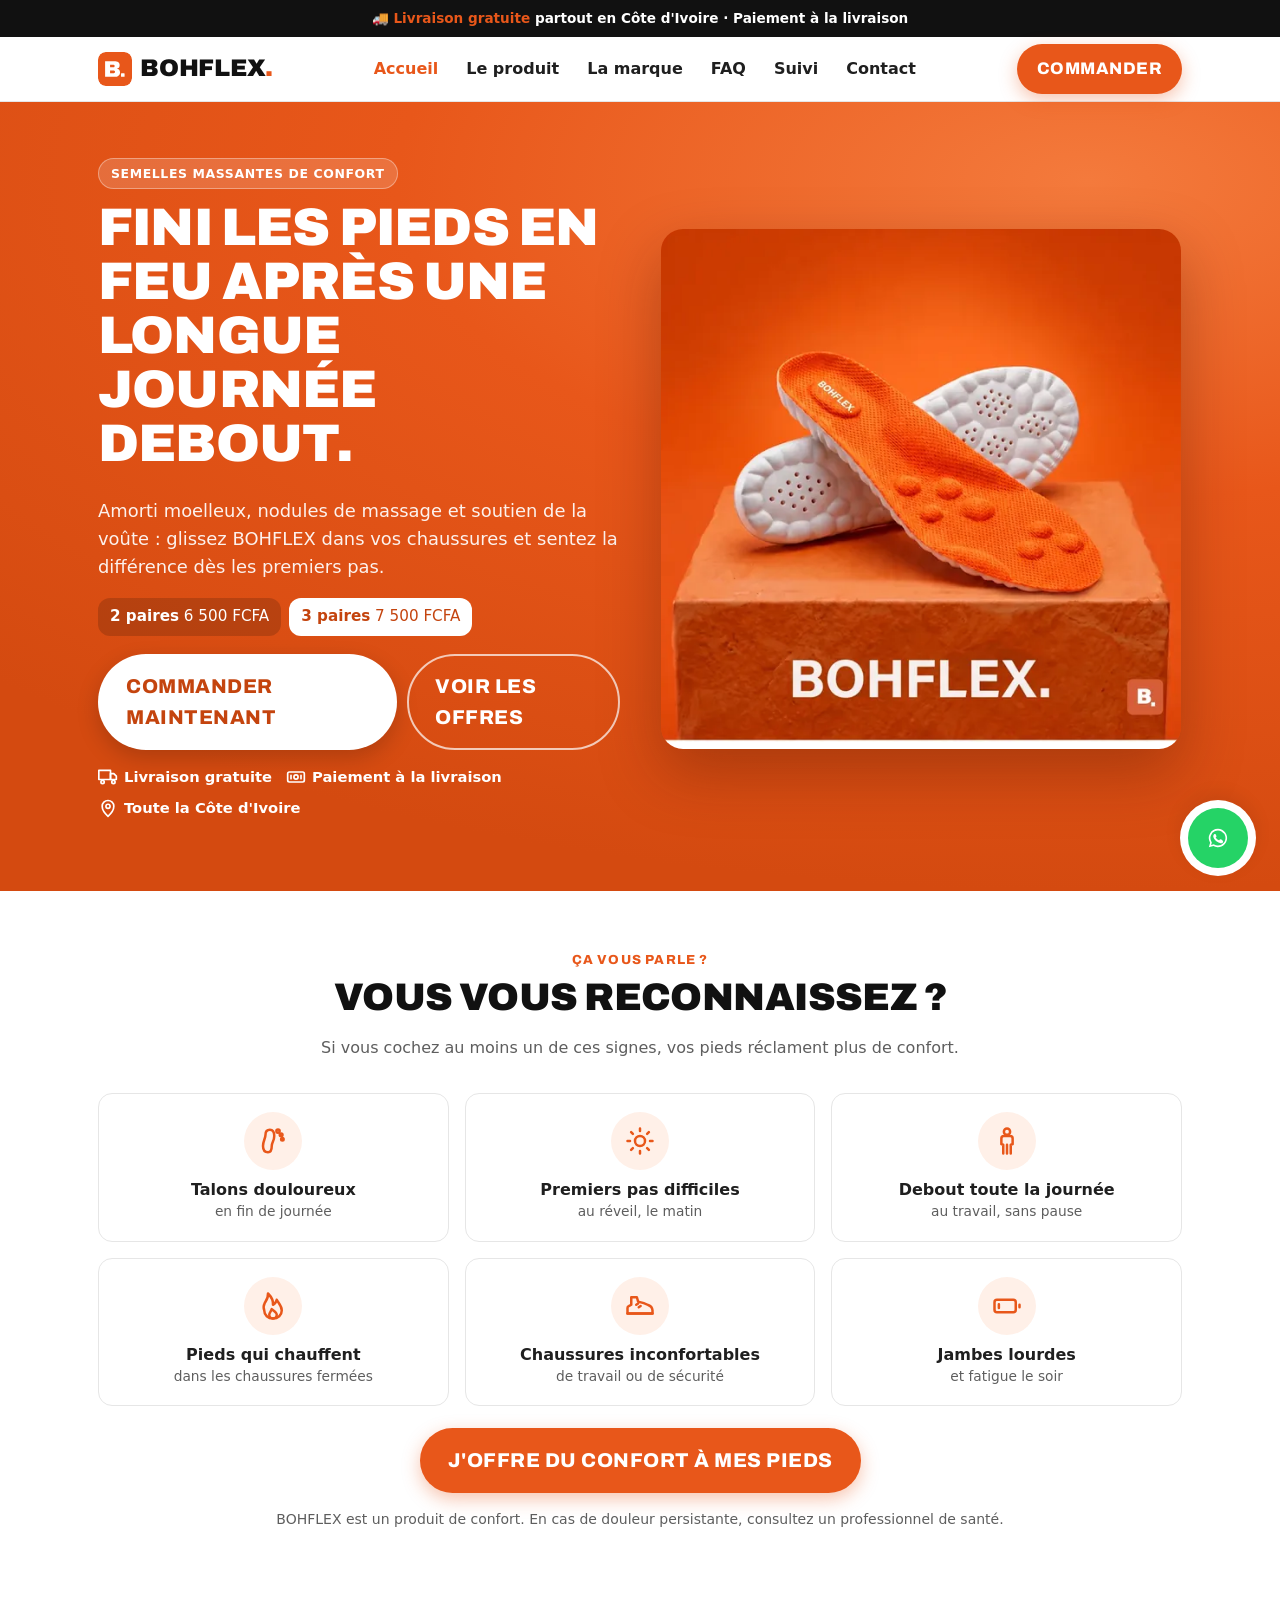
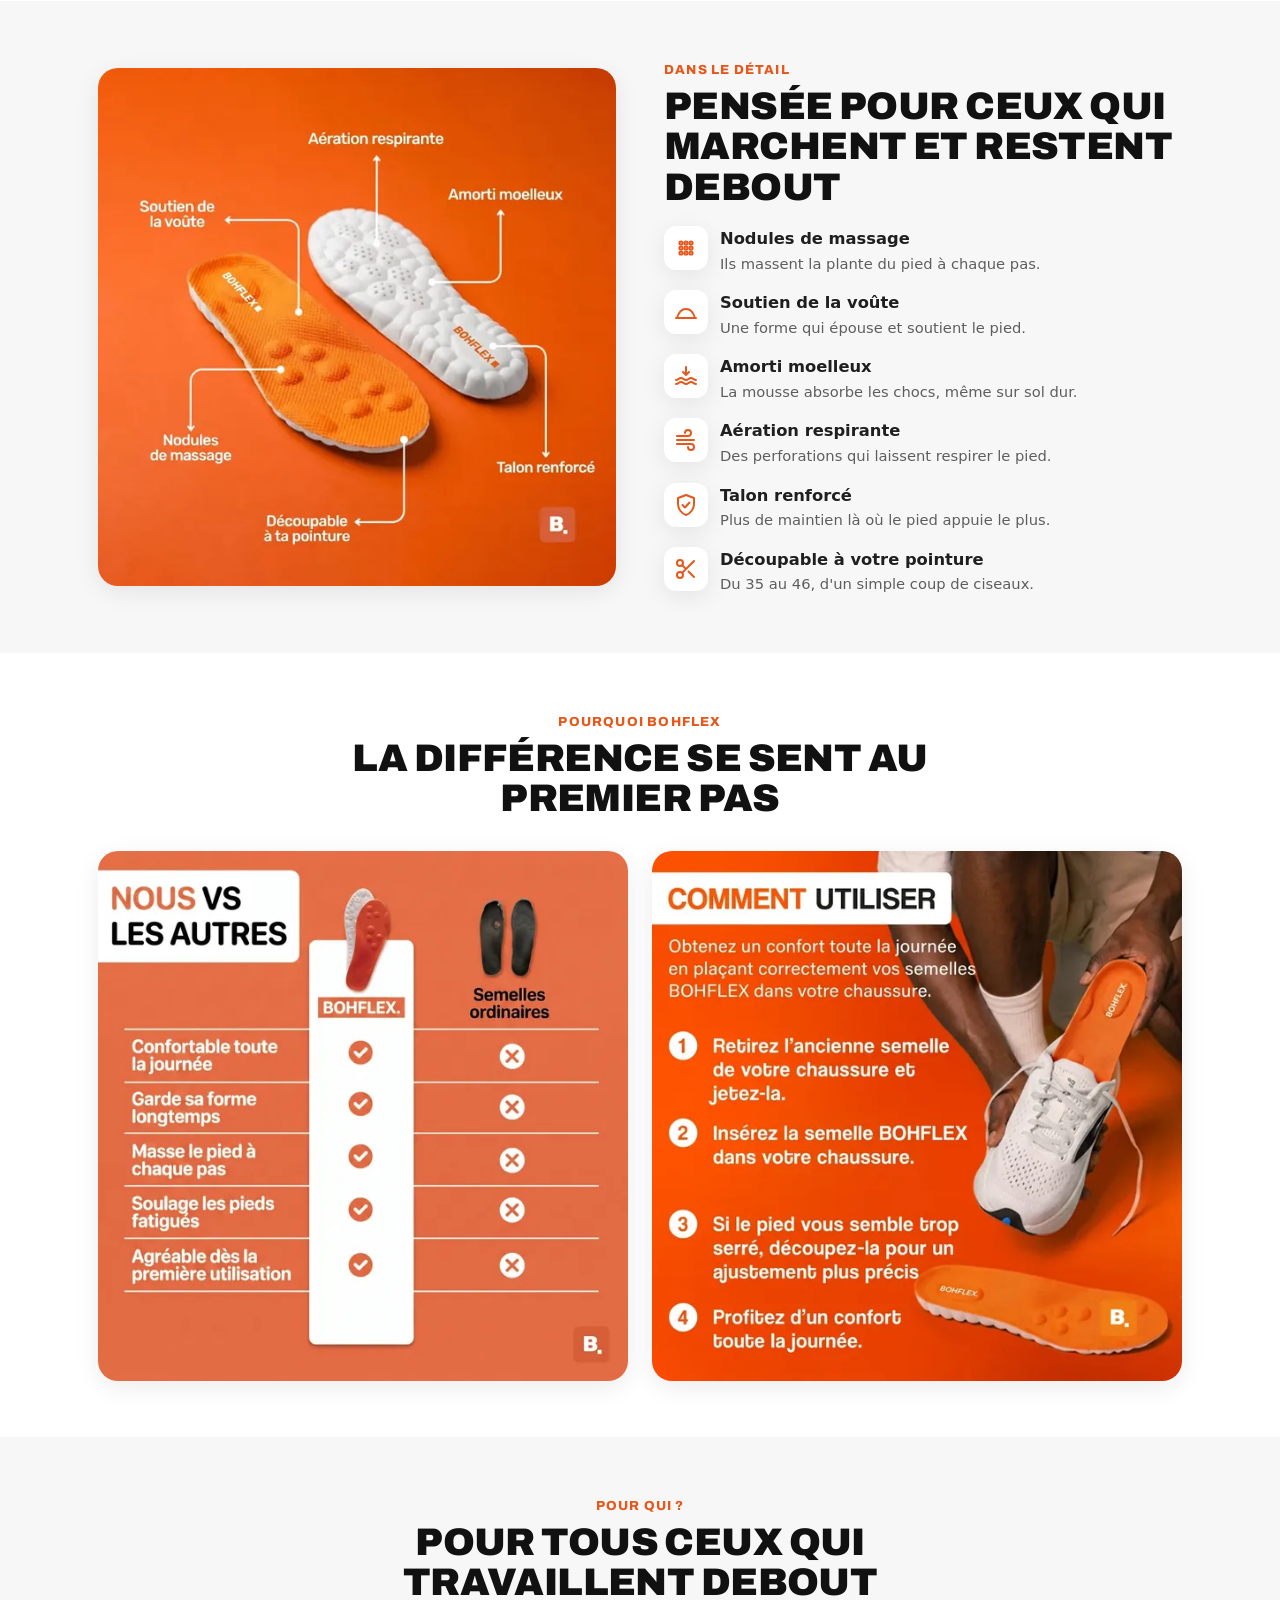
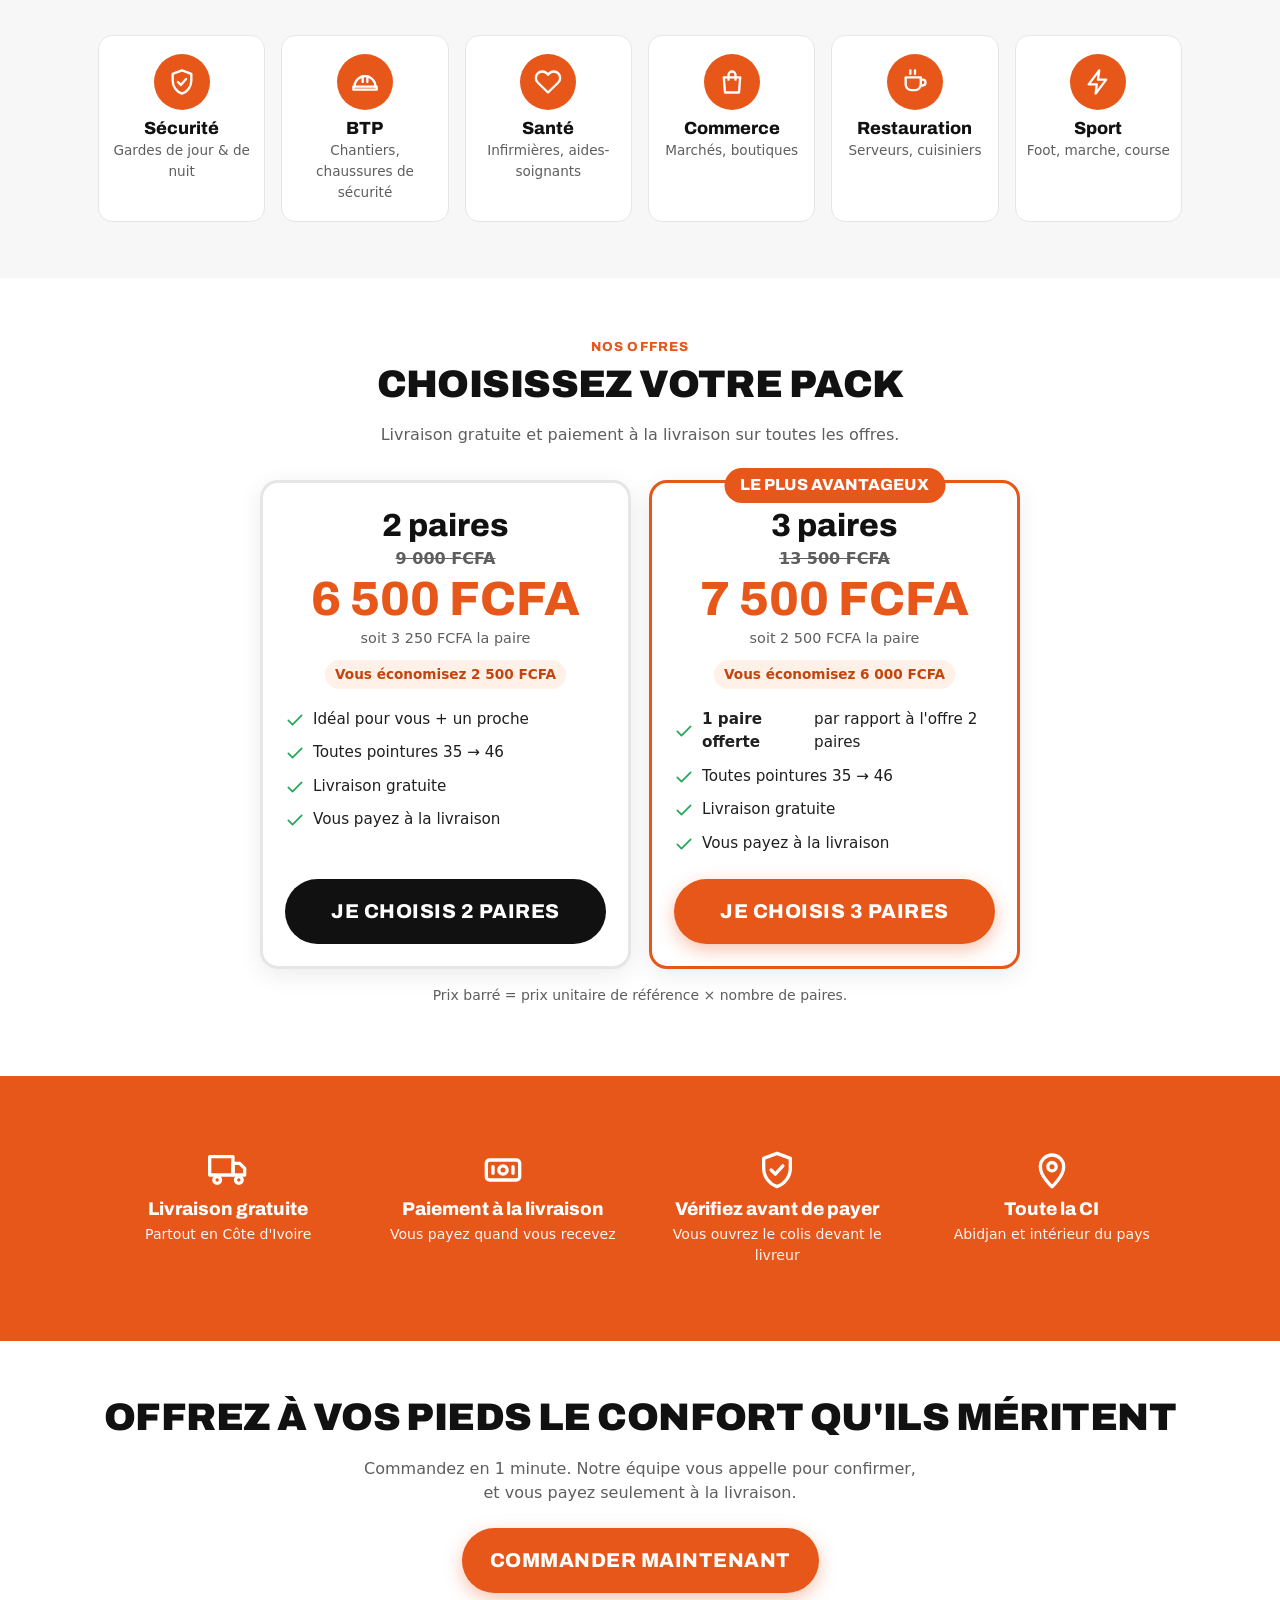
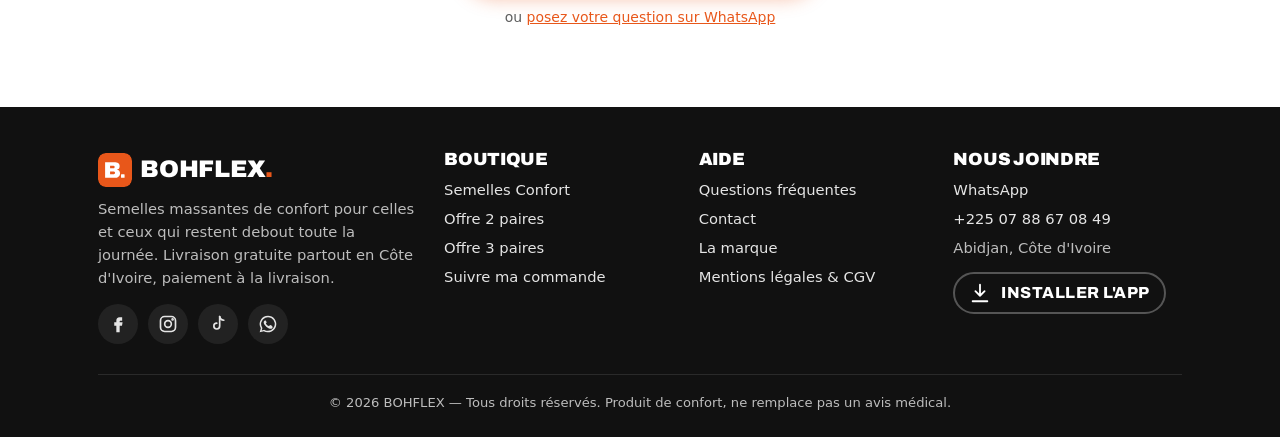
==== commit 45f83c3f: "Site BOHFLEX : nouvelle identité « B. », vrais visuels, WhatsApp et pixel Meta - Logo « B. » orange," ====
--- a/index.html
+++ b/index.html
@@ -3,24 +3,25 @@
 <head>
 <meta charset="utf-8">
 <meta name="viewport" content="width=device-width, initial-scale=1, viewport-fit=cover">
-<title>BOHFLEX — Semelles massantes de confort | Livraison gratuite Côte d'Ivoire</title>
-<meta name="description" content="Semelles massantes BOHFLEX pour ceux qui restent debout toute la journée. 2 paires 6 500 FCFA, 3 paires 7 500 FCFA. Livraison gratuite à Abidjan et partout en Côte d'Ivoire, paiement à la livraison.">
-<meta name="theme-color" content="#E85D04">
+<title>BOHFLEX — Semelles massantes de confort | Paiement à la livraison en Côte d'Ivoire</title>
+<meta name="description" content="Semelles massantes BOHFLEX : amorti moelleux, nodules de massage, soutien de la voûte, découpables du 35 au 46. 2 paires 6 500 FCFA, 3 paires 7 500 FCFA. Livraison gratuite partout en Côte d'Ivoire, paiement à la livraison.">
+<meta name="theme-color" content="#E8571A">
 <meta property="og:type" content="website">
 <meta property="og:locale" content="fr_CI">
 <meta property="og:site_name" content="BOHFLEX">
-<meta property="og:title" content="BOHFLEX — Semelles massantes de confort | Livraison gratuite Côte d'Ivoire">
-<meta property="og:description" content="Semelles massantes BOHFLEX pour ceux qui restent debout toute la journée. 2 paires 6 500 FCFA, 3 paires 7 500 FCFA. Livraison gratuite à Abidjan et partout en Côte d'Ivoire, paiement à la livraison.">
-<meta property="og:image" content="assets/img/og-image.png">
+<meta property="og:title" content="BOHFLEX — Semelles massantes de confort | Paiement à la livraison en Côte d'Ivoire">
+<meta property="og:description" content="Semelles massantes BOHFLEX : amorti moelleux, nodules de massage, soutien de la voûte, découpables du 35 au 46. 2 paires 6 500 FCFA, 3 paires 7 500 FCFA. Livraison gratuite partout en Côte d'Ivoire, paiement à la livraison.">
+<meta property="og:image" content="assets/img/og-image.jpg">
 <link rel="icon" href="assets/img/favicon.svg" type="image/svg+xml">
 <link rel="apple-touch-icon" href="assets/img/apple-touch-icon.png">
 <link rel="manifest" href="manifest.webmanifest">
 <link rel="preconnect" href="https://fonts.googleapis.com">
 <link rel="preconnect" href="https://fonts.gstatic.com" crossorigin>
-<link rel="stylesheet" href="https://fonts.googleapis.com/css2?family=Barlow+Condensed:wght@700;800&display=swap">
+<link rel="stylesheet" href="https://fonts.googleapis.com/css2?family=Archivo:wght@600;700;800;900&display=swap">
 <link rel="stylesheet" href="assets/css/style.css">
+<noscript><img height="1" width="1" style="display:none" alt="" src="https://www.facebook.com/tr?id=1779196666667619&ev=PageView&noscript=1"></noscript>
 <script type="application/ld+json">
-{"@context":"https://schema.org","@type":"Organization","name":"BOHFLEX","areaServed":"CI","logo":"assets/img/icon-512.png"}
+{"@context":"https://schema.org","@type":"Organization","name":"BOHFLEX","areaServed":"CI","logo":"assets/img/icon-512.png","image":"assets/img/og-image.jpg"}
 </script>
 </head>
 <body>
@@ -29,7 +30,7 @@
 <header class="header">
   <div class="container header__inner">
     <a class="logo" href="index.html" aria-label="BOHFLEX — accueil">
-      <img class="logo__mark" src="assets/img/logo-mark.svg" alt="" width="30" height="30"><span>BOH<b>FLEX</b></span>
+      <img class="logo__mark" src="assets/img/logo-mark.svg" alt="" width="34" height="34"><span>BOHFLEX<b>.</b></span>
     </a>
     <nav class="nav" aria-label="Navigation principale"><a href="index.html" aria-current="page">Accueil</a><a href="produit.html">Le produit</a><a href="a-propos.html">La marque</a><a href="faq.html">FAQ</a><a href="suivi.html">Suivi</a><a href="contact.html">Contact</a></nav>
     <div class="header__actions">
@@ -41,40 +42,63 @@
 </header>
 <main>
 
-<section class="hero">
+<section class="hero hero--brand">
   <div class="container hero__grid">
-    <div>
-      <div class="rating-line"><span class="stars">★★★★★</span> Déjà <span data-count></span>+ clients livrés en Côte d'Ivoire</div>
-      <h1 class="hero__title">Des douleurs aux pieds après une <span class="text-orange">longue journée debout</span> ?</h1>
-      <p class="hero__lead av">Les semelles massantes BOHFLEX apportent un soulagement immédiat et du confort toute la journée.</p>
+    <div class="hero__text">
+      <span class="hero__kicker">Semelles massantes de confort</span>
+      <h1 class="hero__title">Fini les pieds en feu après une longue journée debout.</h1>
+      <p class="hero__lead">Amorti moelleux, nodules de massage et soutien de la voûte : glissez BOHFLEX dans vos chaussures et sentez la différence dès les premiers pas.</p>
+      <div class="hero__prices">
+        <span><b>2 paires</b> <span data-price="2"></span></span>
+        <span class="is-best"><b>3 paires</b> <span data-price="3"></span></span>
+      </div>
       <div class="hero__cta">
-        <a class="btn btn--primary" href="commander.html" data-order-link>Commander maintenant</a>
-        <a class="btn btn--outline" href="produit.html">Voir le produit</a>
+        <a class="btn btn--white" href="commander.html" data-order-link>Commander maintenant</a>
+        <a class="btn btn--ghost" href="#offres">Voir les offres</a>
       </div>
       <ul class="trust-row">
   <li><svg class="icon" aria-hidden="true"><use href="#i-truck"/></svg> Livraison gratuite</li>
   <li><svg class="icon" aria-hidden="true"><use href="#i-cash"/></svg> Paiement à la livraison</li>
-  <li><svg class="icon" aria-hidden="true"><use href="#i-shield"/></svg> Satisfait ou remboursé</li>
+  <li><svg class="icon" aria-hidden="true"><use href="#i-pin"/></svg> Toute la Côte d'Ivoire</li>
 </ul>
     </div>
-    <div class="hero__visual">
-      <img src="assets/img/semelle.svg" alt="Semelles massantes BOHFLEX orange et noir" width="480" height="480" fetchpriority="high">
-      <div class="hero__sticker"><span>2 paires<b data-price="2"></b></span></div>
-    </div>
+    <div class="hero__visual"><img class="hero__img" src="assets/img/bohflex-hero-600.webp" srcset="assets/img/bohflex-hero-600.webp 600w, assets/img/bohflex-hero-1000.webp 1000w" sizes="(min-width: 900px) 520px, 100vw" alt="Semelles BOHFLEX orange et blanches posées sur un bloc orange" width="1000" height="1000" fetchpriority="high"></div>
   </div>
 </section>
 
 <section class="section">
   <div class="container">
     <div class="section-head">
+      <span class="eyebrow">Ça vous parle ?</span>
+      <h2>Vous vous reconnaissez ?</h2>
+      <p class="muted">Si vous cochez au moins un de ces signes, vos pieds réclament plus de confort.</p>
+    </div>
+    <ul class="signs"><li class="sign"><span class="sign__ico"><svg class="icon" aria-hidden="true"><use href="#i-foot"/></svg></span><b>Talons douloureux</b><span>en fin de journée</span></li><li class="sign"><span class="sign__ico"><svg class="icon" aria-hidden="true"><use href="#i-sun"/></svg></span><b>Premiers pas difficiles</b><span>au réveil, le matin</span></li><li class="sign"><span class="sign__ico"><svg class="icon" aria-hidden="true"><use href="#i-user"/></svg></span><b>Debout toute la journée</b><span>au travail, sans pause</span></li><li class="sign"><span class="sign__ico"><svg class="icon" aria-hidden="true"><use href="#i-fire"/></svg></span><b>Pieds qui chauffent</b><span>dans les chaussures fermées</span></li><li class="sign"><span class="sign__ico"><svg class="icon" aria-hidden="true"><use href="#i-shoe"/></svg></span><b>Chaussures inconfortables</b><span>de travail ou de sécurité</span></li><li class="sign"><span class="sign__ico"><svg class="icon" aria-hidden="true"><use href="#i-battery"/></svg></span><b>Jambes lourdes</b><span>et fatigue le soir</span></li></ul>
+    <p class="center" style="margin-top:22px"><a class="btn btn--primary" href="commander.html" data-order-link>J'offre du confort à mes pieds</a></p>
+    <p class="center small muted" style="margin-top:12px">BOHFLEX est un produit de confort. En cas de douleur persistante, consultez un professionnel de santé.</p>
+  </div>
+</section>
+
+<section class="section section--soft" id="details">
+  <div class="container split">
+    <div class="split__media"><img class="framed" src="assets/img/bohflex-details-600.webp" srcset="assets/img/bohflex-details-600.webp 600w, assets/img/bohflex-details-1000.webp 1000w" sizes="(min-width: 900px) 520px, 100vw" alt="Semelle BOHFLEX : soutien de la voûte, nodules de massage, aération respirante, amorti moelleux, talon renforcé, découpable à votre pointure" width="1000" height="1000" loading="lazy" decoding="async"></div>
+    <div>
+      <span class="eyebrow">Dans le détail</span>
+      <h2>Pensée pour ceux qui marchent et restent debout</h2>
+      <ul class="features"><li><svg class="icon" aria-hidden="true"><use href="#i-dots"/></svg><div><b>Nodules de massage</b><span>Ils massent la plante du pied à chaque pas.</span></div></li><li><svg class="icon" aria-hidden="true"><use href="#i-arch"/></svg><div><b>Soutien de la voûte</b><span>Une forme qui épouse et soutient le pied.</span></div></li><li><svg class="icon" aria-hidden="true"><use href="#i-wave"/></svg><div><b>Amorti moelleux</b><span>La mousse absorbe les chocs, même sur sol dur.</span></div></li><li><svg class="icon" aria-hidden="true"><use href="#i-wind"/></svg><div><b>Aération respirante</b><span>Des perforations qui laissent respirer le pied.</span></div></li><li><svg class="icon" aria-hidden="true"><use href="#i-shield"/></svg><div><b>Talon renforcé</b><span>Plus de maintien là où le pied appuie le plus.</span></div></li><li><svg class="icon" aria-hidden="true"><use href="#i-scissors"/></svg><div><b>Découpable à votre pointure</b><span>Du 35 au 46, d'un simple coup de ciseaux.</span></div></li></ul>
+    </div>
+  </div>
+</section>
+
+<section class="section">
+  <div class="container">
+    <div class="section-head">
       <span class="eyebrow">Pourquoi BOHFLEX</span>
-      <h2>Vos pieds méritent mieux</h2>
-      <p class="muted">Debout 8h, 10h, 12h par jour ? Glissez BOHFLEX dans vos chaussures et sentez la différence dès les premiers pas.</p>
-    </div>
-    <div class="grid grid--3">
-      <div class="card benefit"><div class="benefit__icon"><svg class="icon" aria-hidden="true"><use href="#i-bolt"/></svg></div><h3 class="av">Soulagement immédiat</h3><p>Une sensation de détente dès que vous les enfilez.</p></div>
-      <div class="card benefit"><div class="benefit__icon"><svg class="icon" aria-hidden="true"><use href="#i-clock"/></svg></div><h3>Confort toute la journée</h3><p>Du matin au soir, au travail comme à la maison.</p></div>
-      <div class="card benefit"><div class="benefit__icon"><svg class="icon" aria-hidden="true"><use href="#i-wave"/></svg></div><h3>Absorption des chocs</h3><p>Une mousse amortissante qui accompagne chaque pas.</p></div>
+      <h2>La différence se sent au premier pas</h2>
+    </div>
+    <div class="duo">
+      <figure><img class="framed" src="assets/img/bohflex-vs-600.webp" srcset="assets/img/bohflex-vs-600.webp 600w, assets/img/bohflex-vs-1000.webp 1000w" sizes="(min-width: 900px) 520px, 100vw" alt="Comparatif BOHFLEX contre semelles ordinaires : confortable toute la journée, garde sa forme longtemps, masse le pied à chaque pas, soulage les pieds fatigués, agréable dès la première utilisation" width="1000" height="1000" loading="lazy" decoding="async"></figure>
+      <figure><img class="framed" src="assets/img/bohflex-utiliser-600.webp" srcset="assets/img/bohflex-utiliser-600.webp 600w, assets/img/bohflex-utiliser-1000.webp 1000w" sizes="(min-width: 900px) 520px, 100vw" alt="Comment utiliser : 1. retirez l'ancienne semelle de la chaussure, 2. insérez la semelle BOHFLEX, 3. si besoin, découpez-la à votre pointure, 4. profitez d'un confort toute la journée" width="1000" height="1000" loading="lazy" decoding="async"></figure>
     </div>
   </div>
 </section>
@@ -85,22 +109,7 @@
       <span class="eyebrow">Pour qui ?</span>
       <h2>Pour tous ceux qui travaillent debout</h2>
     </div>
-    <div class="grid grid--jobs"><div class="job"><div class="ph">Photo : sécurité</div><h3>Sécurité</h3><p>Gardes de jour & de nuit</p></div><div class="job"><div class="ph">Photo : btp</div><h3>BTP</h3><p>Chantiers, chaussures de sécurité</p></div><div class="job"><div class="ph">Photo : santé</div><h3>Santé</h3><p>Infirmières, aides-soignants</p></div><div class="job"><div class="ph">Photo : commerce</div><h3>Commerce</h3><p>Marchés, boutiques</p></div><div class="job"><div class="ph">Photo : restauration</div><h3>Restauration</h3><p>Serveurs, cuisiniers</p></div><div class="job"><div class="ph">Photo : sport</div><h3>Sport</h3><p>Foot, marche, course</p></div></div>
-  </div>
-</section>
-
-<section class="section section--dark" id="mecanisme">
-  <div class="container mech">
-    <div>
-      <span class="eyebrow">Comment ça marche</span>
-      <h2>3 couches de confort sous vos pieds</h2>
-      <div class="steps">
-        <div class="step"><div class="step__num">1</div><div><h3 class="av">Points de massage</h3><p class="av">Des picots qui stimulent les zones de pression sous le pied à chaque pas.</p></div></div>
-        <div class="step"><div class="step__num">2</div><div><h3 class="av">Soutien de la voûte</h3><p class="av">Une forme étudiée qui soutient la voûte plantaire.</p></div></div>
-        <div class="step"><div class="step__num">3</div><div><h3>Mousse amortissante</h3><p>Une mousse qui absorbe les chocs à chaque pas, sur le carrelage comme sur le goudron.</p></div></div>
-      </div>
-    </div>
-    <div class="ph ph--dark" style="aspect-ratio:4/3">Visuel : vue éclatée de la semelle (picots / voûte / mousse)</div>
+    <div class="grid grid--jobs"><div class="job"><span class="job__ico"><svg class="icon" aria-hidden="true"><use href="#i-shield"/></svg></span><h3>Sécurité</h3><p>Gardes de jour & de nuit</p></div><div class="job"><span class="job__ico"><svg class="icon" aria-hidden="true"><use href="#i-helmet"/></svg></span><h3>BTP</h3><p>Chantiers, chaussures de sécurité</p></div><div class="job"><span class="job__ico"><svg class="icon" aria-hidden="true"><use href="#i-heart"/></svg></span><h3>Santé</h3><p>Infirmières, aides-soignants</p></div><div class="job"><span class="job__ico"><svg class="icon" aria-hidden="true"><use href="#i-bag"/></svg></span><h3>Commerce</h3><p>Marchés, boutiques</p></div><div class="job"><span class="job__ico"><svg class="icon" aria-hidden="true"><use href="#i-cup"/></svg></span><h3>Restauration</h3><p>Serveurs, cuisiniers</p></div><div class="job"><span class="job__ico"><svg class="icon" aria-hidden="true"><use href="#i-bolt"/></svg></span><h3>Sport</h3><p>Foot, marche, course</p></div></div>
   </div>
 </section>
 
@@ -147,39 +156,14 @@
   </div>
 </section>
 
-<section class="section section--soft">
-  <div class="container">
-    <p class="counter">Déjà <b><span data-count></span>+</b> clients livrés en Côte d'Ivoire</p>
-    <div class="grid grid--3"><article class="card review">
-  <div class="review__head"><div class="avatar" aria-hidden="true">A</div><div><div class="review__name">Aminata K.</div><div class="review__meta">Infirmière · Cocody</div></div></div>
-  <div class="stars" aria-label="5 étoiles sur 5">★★★★★</div>
-  <p>« Je fais des gardes de 12h. Le soir mes pieds étaient en feu. Avec les semelles je sens vraiment la différence, je ne les enlève plus. »</p>
-  <span class="demo-tag">Avis de démonstration — à remplacer</span>
-</article><article class="card review">
-  <div class="review__head"><div class="avatar" aria-hidden="true">K</div><div><div class="review__name">Koffi B.</div><div class="review__meta">Agent de sécurité · Yopougon</div></div></div>
-  <div class="stars" aria-label="5 étoiles sur 5">★★★★★</div>
-  <p>« Je reste debout toute la nuit au portail. Livré en 24h, j'ai payé à la livraison sans problème. Je recommande. »</p>
-  <span class="demo-tag">Avis de démonstration — à remplacer</span>
-</article><article class="card review">
-  <div class="review__head"><div class="avatar" aria-hidden="true">M</div><div><div class="review__name">Mariam T.</div><div class="review__meta">Commerçante · Adjamé</div></div></div>
-  <div class="stars" aria-label="5 étoiles sur 5">★★★★★</div>
-  <p>« Au marché c'est debout du matin au soir. J'ai pris les 3 paires pour moi et mes deux sœurs. Très bon rapport qualité-prix. »</p>
-  <span class="demo-tag">Avis de démonstration — à remplacer</span>
-</article></div>
-    <div class="chat-shots">
-      <div class="ph">Capture WhatsApp client (anonymisée)</div>
-      <div class="ph">Capture WhatsApp client (anonymisée)</div>
-      <div class="ph">Capture WhatsApp client (anonymisée)</div>
-    </div>
-  </div>
-</section>
+
 
 <section class="section section--orange">
   <div class="container">
     <div class="reassure">
       <div class="reassure__item"><svg class="icon" aria-hidden="true"><use href="#i-truck"/></svg><h3>Livraison gratuite</h3><p>Partout en Côte d'Ivoire</p></div>
       <div class="reassure__item"><svg class="icon" aria-hidden="true"><use href="#i-cash"/></svg><h3>Paiement à la livraison</h3><p>Vous payez quand vous recevez</p></div>
-      <div class="reassure__item"><svg class="icon" aria-hidden="true"><use href="#i-shield"/></svg><h3>Satisfait ou remboursé</h3><p>Voir conditions</p></div>
+      <div class="reassure__item"><svg class="icon" aria-hidden="true"><use href="#i-shield"/></svg><h3>Vérifiez avant de payer</h3><p>Vous ouvrez le colis devant le livreur</p></div>
       <div class="reassure__item"><svg class="icon" aria-hidden="true"><use href="#i-pin"/></svg><h3>Toute la CI</h3><p>Abidjan et intérieur du pays</p></div>
     </div>
   </div>
@@ -199,7 +183,7 @@
   <div class="container">
     <div class="footer__grid">
       <div>
-        <a class="logo" href="index.html"><img class="logo__mark" src="assets/img/logo-mark.svg" alt="" width="30" height="30"><span>BOH<b>FLEX</b></span></a>
+        <a class="logo" href="index.html"><img class="logo__mark" src="assets/img/logo-mark.svg" alt="" width="34" height="34"><span>BOHFLEX<b>.</b></span></a>
         <p>Semelles massantes de confort pour celles et ceux qui restent debout toute la journée. Livraison gratuite partout en Côte d'Ivoire, paiement à la livraison.</p>
         <div class="socials">
           <a href="#" aria-label="Facebook"><svg class="icon" aria-hidden="true"><use href="#i-facebook"/></svg></a>
--- a/assets/css/style.css
+++ b/assets/css/style.css
@@ -3,9 +3,10 @@
    Charte : orange #E85D04 / blanc / noir
    ========================================================================== */
 :root {
-  --orange: #E85D04;
-  --orange-dark: #C04B00;
-  --orange-light: #FFF1E8;
+  --orange: #E8571A;        /* orange BOHFLEX (logo « B. ») */
+  --orange-dark: #C4440E;
+  --orange-deep: #D44A10;
+  --orange-light: #FFF0E8;
   --black: #111111;
   --ink: #1F1F1F;
   --grey: #5E5E5E;
@@ -16,7 +17,7 @@
   --wa: #25D366;
   --radius: 14px;
   --shadow: 0 6px 24px rgba(0, 0, 0, .08);
-  --font-title: "Barlow Condensed", "Arial Narrow", "Roboto Condensed", Impact, sans-serif;
+  --font-title: "Archivo", "Arial Black", "Helvetica Neue", Arial, sans-serif;
   --font-body: system-ui, -apple-system, "Segoe UI", Roboto, "Helvetica Neue", Arial, sans-serif;
   --max: 1120px;
 }
@@ -82,11 +83,14 @@
   min-height: 54px;
 }
 .btn:active { transform: scale(.98); }
-.btn--primary { background: var(--orange); color: var(--white); box-shadow: 0 6px 18px rgba(232, 93, 4, .35); }
+.btn--primary { background: var(--orange); color: var(--white); box-shadow: 0 6px 18px rgba(232, 87, 26, .35); }
 .btn--primary:hover { background: var(--orange-dark); }
 .btn--dark { background: var(--black); color: var(--white); }
 .btn--outline { background: transparent; color: var(--black); border-color: var(--black); }
-.btn--white { background: var(--white); color: var(--orange); }
+.btn--white { background: var(--white); color: var(--orange-dark); box-shadow: 0 8px 22px rgba(0, 0, 0, .18); }
+.btn--white:hover { background: #FFF6F1; }
+.btn--ghost { background: transparent; color: var(--white); border-color: rgba(255, 255, 255, .7); }
+.btn--ghost:hover { background: rgba(255, 255, 255, .1); }
 .btn--wa { background: var(--wa); color: var(--white); }
 .btn--block { width: 100%; }
 .btn .icon { width: 22px; height: 22px; }
@@ -108,8 +112,9 @@
   font-family: var(--font-title); font-weight: 800; font-size: 1.9rem; letter-spacing: 1px;
   color: var(--black); text-decoration: none; display: flex; align-items: center; gap: 8px;
 }
+.logo span { font-weight: 900; letter-spacing: -.01em; font-size: 1.5rem; }
 .logo b { color: var(--orange); font-weight: inherit; }
-.logo__mark { width: 30px; height: 30px; }
+.logo__mark { width: 34px; height: 34px; border-radius: 8px; }
 .nav { display: none; }
 .nav a {
   color: var(--ink); text-decoration: none; font-weight: 600; padding: 8px 12px; border-radius: 8px;
@@ -498,6 +503,7 @@
 .prose ul { padding-left: 1.2em; }
 .contact-cards .card { display: flex; flex-direction: column; gap: 8px; align-items: flex-start; }
 .contact-cards .icon { width: 34px; height: 34px; color: var(--orange); }
+.notice--error { background: #FDECEC !important; color: #B42318 !important; border-color: #F5C2BE !important; }
 .notice {
   background: #FFF8E1; border: 1px solid #FFE08A; color: #6B5300; border-radius: 10px; padding: 12px 14px; font-size: .9rem;
 }
@@ -526,3 +532,80 @@
   html { scroll-behavior: auto; }
   * { animation: none !important; transition: none !important; }
 }
+
+/* ==========================================================================
+   Identité BOHFLEX « B. » — héro orange, signes, caractéristiques, visuels
+   ========================================================================== */
+h1, h2, h3, h4 { font-weight: 900; letter-spacing: -.015em; }
+h1 { font-size: clamp(2rem, 7vw, 3.3rem); line-height: 1.02; }
+h2 { font-size: clamp(1.6rem, 5.4vw, 2.4rem); line-height: 1.05; }
+h3 { font-size: 1.12rem; text-transform: none; letter-spacing: 0; font-weight: 800; }
+.eyebrow { font-weight: 800; letter-spacing: 1.2px; font-size: .82rem; }
+
+/* Héro */
+.hero--brand {
+  background: radial-gradient(120% 90% at 85% 10%, #F47A3C 0%, var(--orange) 45%, var(--orange-deep) 100%);
+  color: var(--white); padding: 26px 0 40px;
+}
+.hero--brand .hero__title { color: var(--white); }
+.hero--brand .hero__lead { color: rgba(255, 255, 255, .92); }
+.hero__kicker {
+  display: inline-block; background: rgba(255, 255, 255, .16); border: 1px solid rgba(255, 255, 255, .35);
+  border-radius: 999px; padding: 5px 12px; font-size: .78rem; font-weight: 700; letter-spacing: .6px;
+  text-transform: uppercase; margin-bottom: 12px;
+}
+.hero__prices { display: flex; flex-wrap: wrap; gap: 8px; margin: 4px 0 6px; }
+.hero__prices > span {
+  background: rgba(0, 0, 0, .16); border-radius: 12px; padding: 7px 12px; font-size: .95rem; font-variant-numeric: tabular-nums;
+}
+.hero__prices > span.is-best { background: var(--white); color: var(--orange-dark); }
+.hero--brand .trust-row li { color: var(--white); }
+.hero--brand .trust-row .icon { color: var(--white); }
+.hero--brand .hero__visual img.hero__img { width: 100%; height: auto; aspect-ratio: 1 / 1; max-width: 340px; margin: 0 auto; border-radius: 22px; box-shadow: 0 24px 60px rgba(80, 20, 0, .35); }
+@media (min-width: 900px) { .hero--brand .hero__visual img.hero__img { max-width: 520px; } }
+img.framed, .gallery img { height: auto; }
+.hero--brand .btn--white { min-width: 230px; }
+@media (min-width: 900px) {
+  .hero--brand { padding: 56px 0 72px; }
+  .hero--brand .hero__grid { grid-template-columns: 1fr 1fr; }
+}
+
+/* Signes */
+.signs { list-style: none; margin: 0; padding: 0; display: grid; grid-template-columns: repeat(2, minmax(0, 1fr)); gap: 12px; }
+@media (min-width: 900px) { .signs { grid-template-columns: repeat(3, minmax(0, 1fr)); gap: 16px; } }
+.sign {
+  display: grid; gap: 2px; justify-items: center; text-align: center; padding: 18px 12px;
+  border: 1px solid var(--line); border-radius: var(--radius); background: var(--white);
+}
+.sign__ico { width: 58px; height: 58px; border-radius: 50%; background: var(--orange-light); color: var(--orange); display: grid; place-items: center; margin-bottom: 8px; }
+.sign__ico .icon { width: 30px; height: 30px; }
+.sign b { font-size: 1rem; line-height: 1.2; }
+.sign span:last-child { color: var(--grey); font-size: .86rem; }
+
+/* Bloc image + texte */
+.split { display: grid; gap: 26px; align-items: center; }
+@media (min-width: 900px) { .split { grid-template-columns: 1fr 1fr; gap: 48px; } }
+.framed { width: 100%; height: auto; border-radius: 20px; box-shadow: var(--shadow); }
+.features { list-style: none; margin: 18px 0 0; padding: 0; display: grid; gap: 14px; }
+.features li { display: grid; grid-template-columns: 44px 1fr; gap: 12px; align-items: start; }
+.features .icon { width: 44px; height: 44px; padding: 10px; border-radius: 12px; background: var(--white); color: var(--orange); box-shadow: var(--shadow); }
+.features b { display: block; font-size: 1.02rem; }
+.features span { color: var(--grey); font-size: .92rem; }
+
+/* Deux visuels côte à côte */
+.duo { display: grid; gap: 18px; }
+.duo figure { margin: 0; }
+@media (min-width: 760px) { .duo { grid-template-columns: 1fr 1fr; gap: 24px; } }
+
+/* Métiers (icônes) */
+.job { background: var(--white); border-radius: var(--radius); padding: 18px 10px; border: 1px solid var(--line); }
+.job__ico { width: 56px; height: 56px; border-radius: 50%; background: var(--orange); color: var(--white); display: grid; place-items: center; margin: 0 auto 10px; }
+.job__ico .icon { width: 28px; height: 28px; }
+
+/* Galerie produit avec vraies photos */
+.gallery__main img, .gallery__thumbs img { width: 100%; height: auto; border-radius: 14px; }
+.gallery__thumbs button { padding: 0; overflow: hidden; }
+
+@media (prefers-reduced-motion: no-preference) {
+  .btn { transition: transform .16s cubic-bezier(.23, 1, .32, 1), background .15s, box-shadow .15s; }
+}
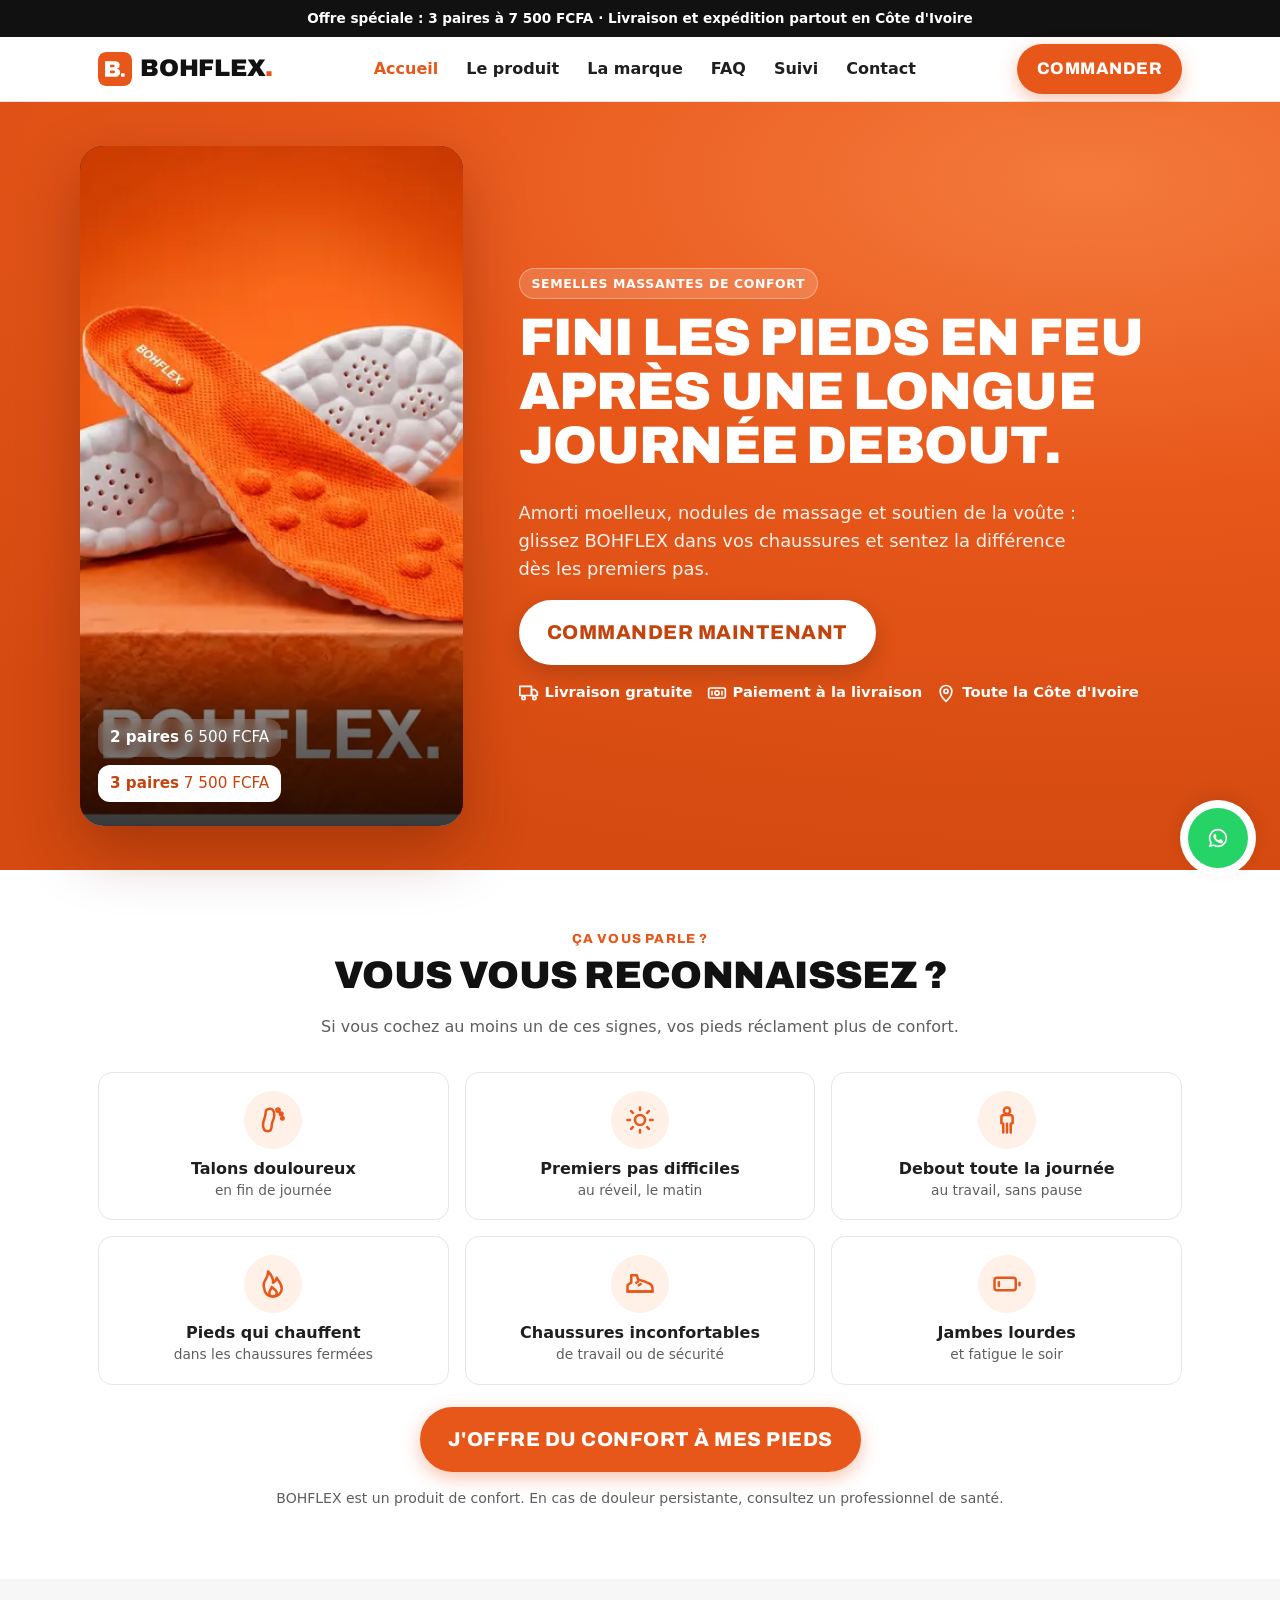
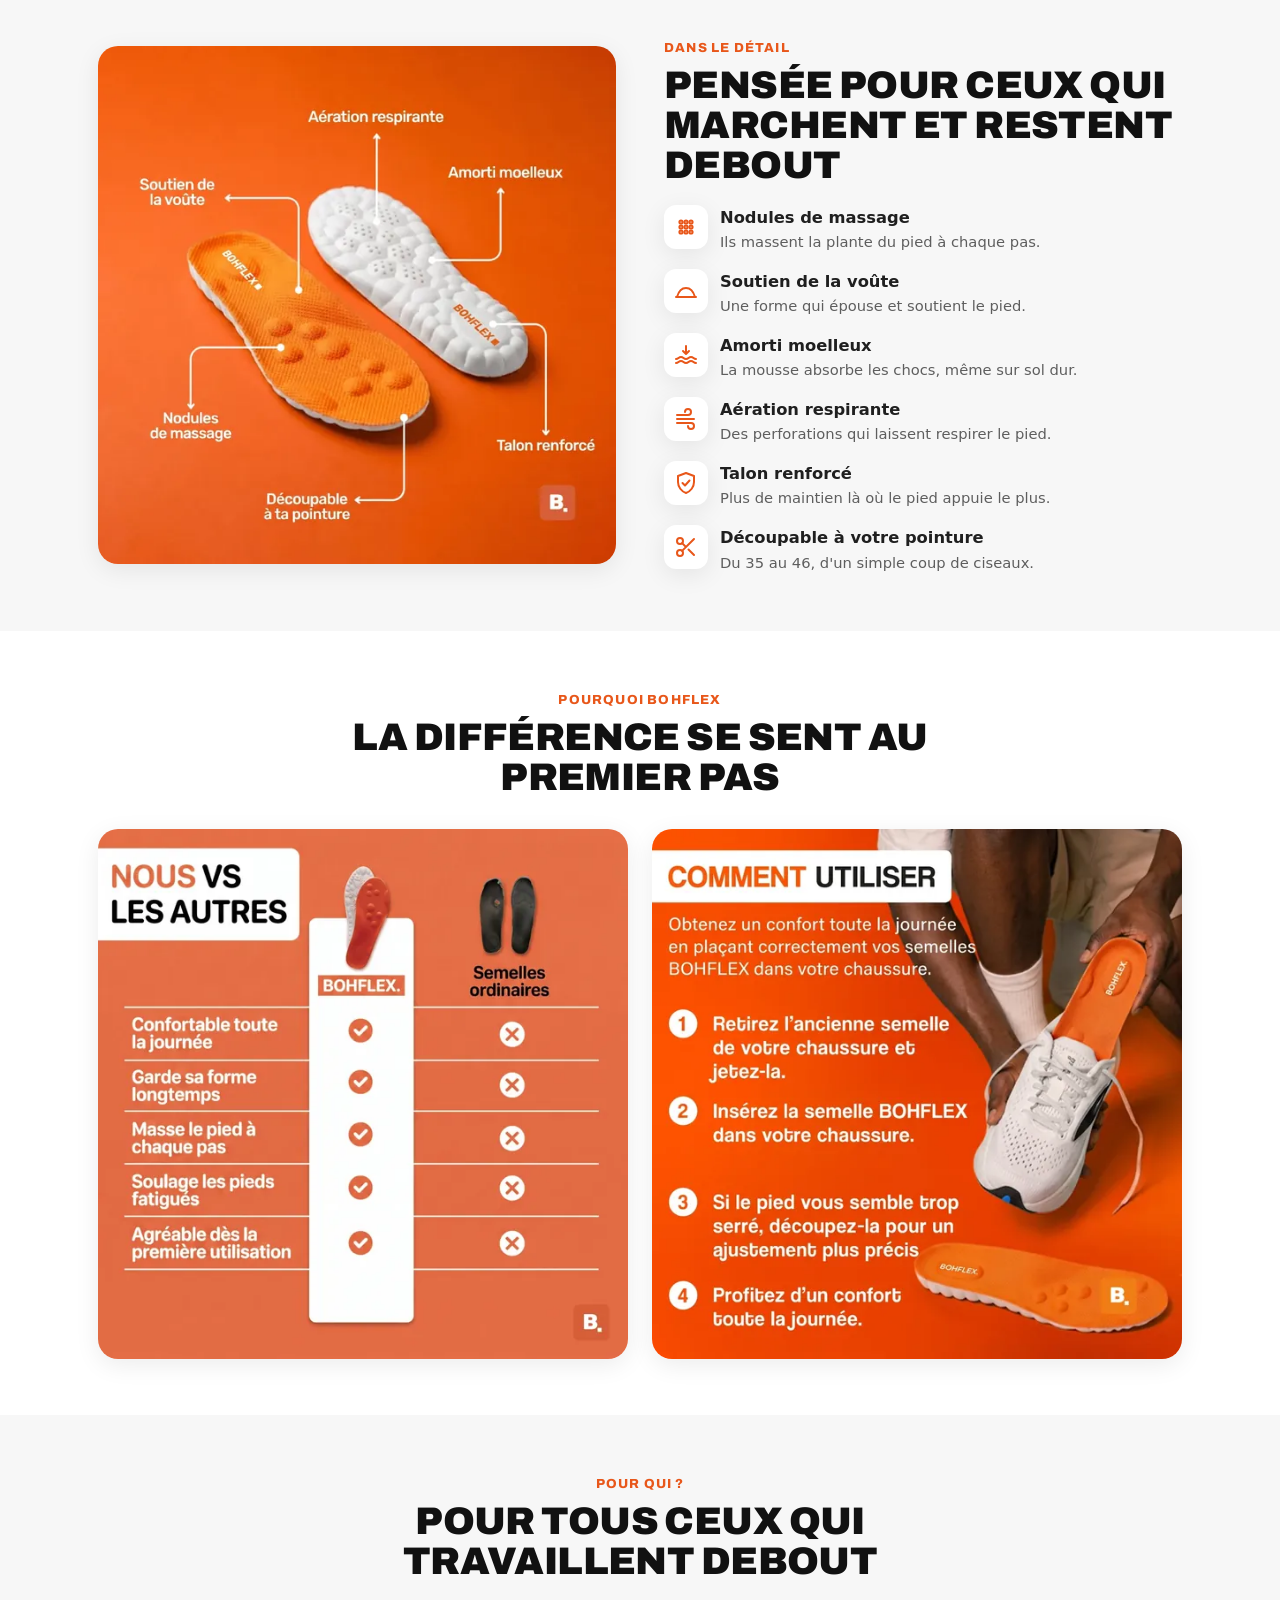
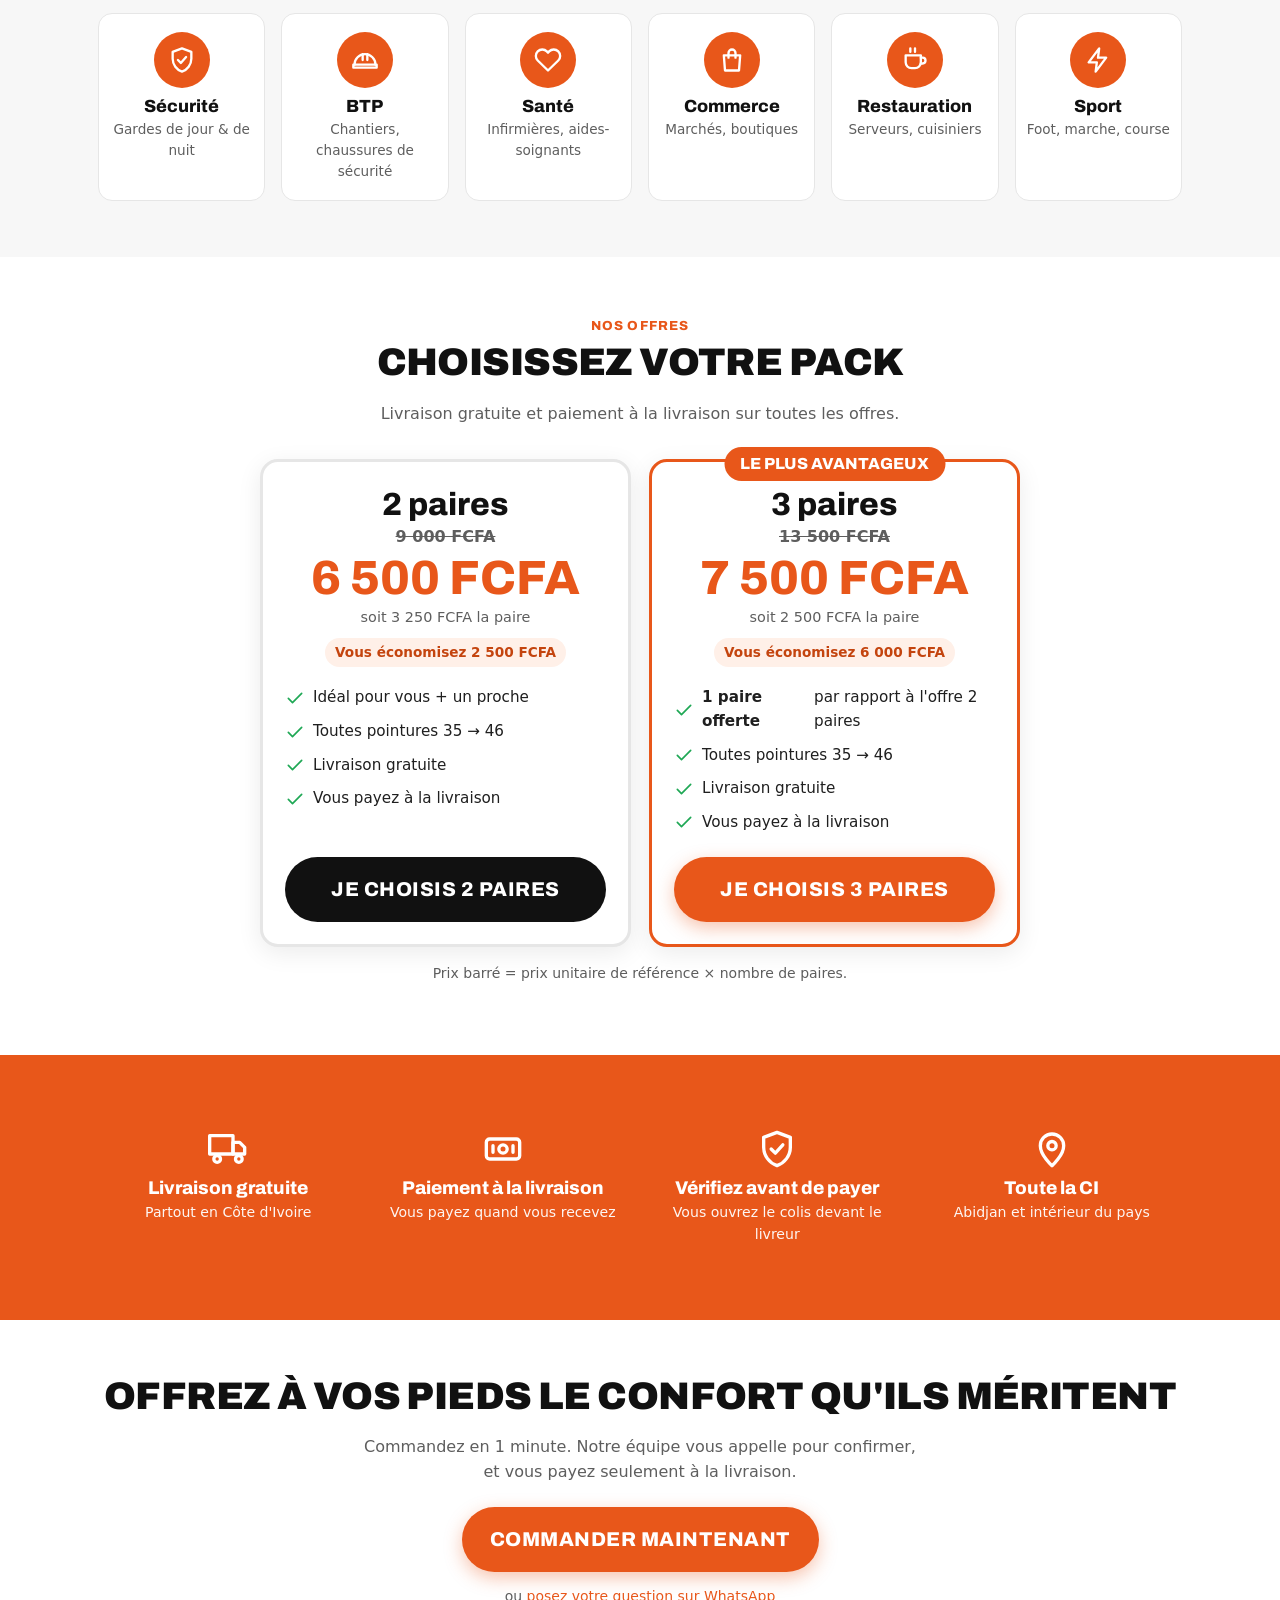
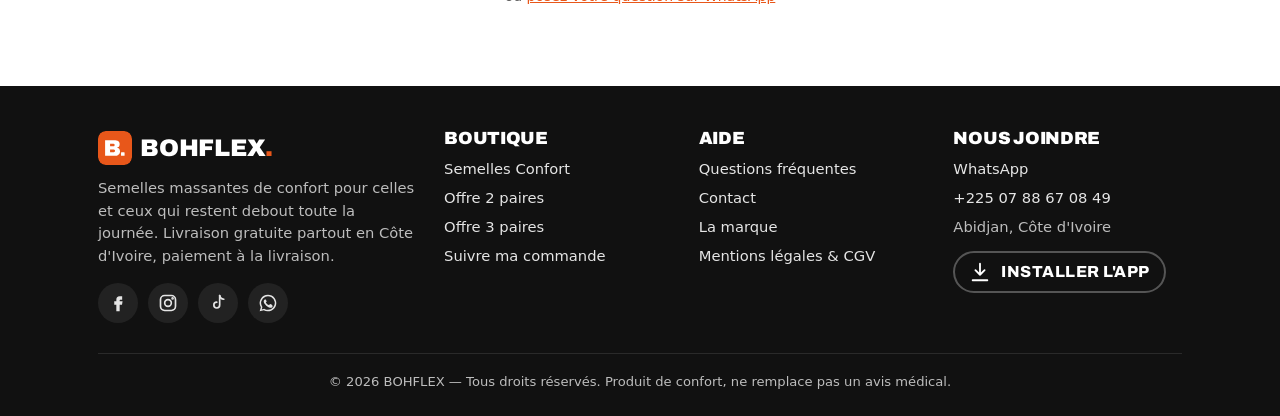
==== commit 3c680139: "Site BOHFLEX : bannière vidéo sur l'accueil et nouveau texte de la barre noire - Barre noire : « Off" ====
--- a/index.html
+++ b/index.html
@@ -26,7 +26,7 @@
 </head>
 <body>
 <script src="assets/js/icons.js"></script>
-<div class="topbar">🚚 <strong>Livraison gratuite</strong> partout en Côte d'Ivoire · Paiement à la livraison</div>
+<div class="topbar"><strong>Offre spéciale : 3 paires à 7 500 FCFA</strong> · Livraison et expédition partout en Côte d'Ivoire</div>
 <header class="header">
   <div class="container header__inner">
     <a class="logo" href="index.html" aria-label="BOHFLEX — accueil">
@@ -42,27 +42,30 @@
 </header>
 <main>
 
-<section class="hero hero--brand">
-  <div class="container hero__grid">
-    <div class="hero__text">
+<section class="hero-video">
+  <div class="container hero-video__grid">
+    <div class="hero-video__frame">
+      <img class="hero-video__media" src="assets/img/bohflex-hero-600.webp" srcset="assets/img/bohflex-hero-600.webp 600w, assets/img/bohflex-hero-1000.webp 1000w" sizes="(min-width: 900px) 520px, 100vw" alt="Semelles BOHFLEX orange et blanches posées sur un bloc orange" width="1000" height="1000" fetchpriority="high">
+      <div class="hero-video__overlay">
+        <div class="hero__prices">
+          <span><b>2 paires</b> <span data-price="2"></span></span>
+          <span class="is-best"><b>3 paires</b> <span data-price="3"></span></span>
+        </div>
+        <a class="btn btn--primary btn--block" href="commander.html" data-order-link>Commander maintenant</a>
+      </div>
+      <button class="hero-video__play" type="button" aria-label="Lire la vidéo" hidden><svg class="icon" aria-hidden="true"><use href="#i-play"/></svg></button>
+    </div>
+    <div class="hero-video__side">
       <span class="hero__kicker">Semelles massantes de confort</span>
       <h1 class="hero__title">Fini les pieds en feu après une longue journée debout.</h1>
       <p class="hero__lead">Amorti moelleux, nodules de massage et soutien de la voûte : glissez BOHFLEX dans vos chaussures et sentez la différence dès les premiers pas.</p>
-      <div class="hero__prices">
-        <span><b>2 paires</b> <span data-price="2"></span></span>
-        <span class="is-best"><b>3 paires</b> <span data-price="3"></span></span>
-      </div>
-      <div class="hero__cta">
-        <a class="btn btn--white" href="commander.html" data-order-link>Commander maintenant</a>
-        <a class="btn btn--ghost" href="#offres">Voir les offres</a>
-      </div>
+      <a class="btn btn--primary" href="commander.html" data-order-link>Commander maintenant</a>
       <ul class="trust-row">
   <li><svg class="icon" aria-hidden="true"><use href="#i-truck"/></svg> Livraison gratuite</li>
   <li><svg class="icon" aria-hidden="true"><use href="#i-cash"/></svg> Paiement à la livraison</li>
   <li><svg class="icon" aria-hidden="true"><use href="#i-pin"/></svg> Toute la Côte d'Ivoire</li>
 </ul>
     </div>
-    <div class="hero__visual"><img class="hero__img" src="assets/img/bohflex-hero-600.webp" srcset="assets/img/bohflex-hero-600.webp 600w, assets/img/bohflex-hero-1000.webp 1000w" sizes="(min-width: 900px) 520px, 100vw" alt="Semelles BOHFLEX orange et blanches posées sur un bloc orange" width="1000" height="1000" fetchpriority="high"></div>
   </div>
 </section>
 
--- a/assets/css/style.css
+++ b/assets/css/style.css
@@ -609,3 +609,39 @@
 @media (prefers-reduced-motion: no-preference) {
   .btn { transition: transform .16s cubic-bezier(.23, 1, .32, 1), background .15s, box-shadow .15s; }
 }
+
+/* ---------- Bannière vidéo (accueil) ---------- */
+.topbar strong { color: var(--white); }
+.topbar { background: var(--black); }
+.topbar::first-letter { color: inherit; }
+.hero-video { background: var(--black); padding: 0; }
+.hero-video__grid { padding-left: 0; padding-right: 0; }
+.hero-video__overlay { padding-left: max(18px, env(safe-area-inset-left, 0px)) !important; padding-right: max(18px, env(safe-area-inset-right, 0px)) !important; }
+.hero-video__frame { position: relative; margin: 0; background: #1a1a1a; overflow: hidden; }
+.hero-video__play[hidden] { display: none; }
+.hero-video__media { display: block; width: 100%; height: min(78svh, 177.8vw); object-fit: cover; }
+.hero-video__overlay {
+  position: absolute; inset: auto 0 0 0; padding: 70px 18px 18px;
+  background: linear-gradient(180deg, transparent 0%, rgba(0, 0, 0, .55) 45%, rgba(0, 0, 0, .78) 100%);
+  display: grid; gap: 10px;
+}
+.hero-video__overlay .hero__prices > span { background: rgba(255, 255, 255, .16); color: #fff; backdrop-filter: blur(6px); }
+.hero-video__overlay .hero__prices > span.is-best { background: var(--white); color: var(--orange-dark); }
+.hero-video__play {
+  position: absolute; top: 50%; left: 50%; transform: translate(-50%, -50%); width: 72px; height: 72px; border-radius: 50%;
+  border: 0; background: rgba(0, 0, 0, .55); color: #fff; display: grid; place-items: center; cursor: pointer;
+}
+.hero-video__play .icon { width: 34px; height: 34px; margin-left: 4px; }
+.hero-video__side { display: none; }
+@media (min-width: 900px) {
+  .hero-video { background: radial-gradient(120% 90% at 85% 10%, #F47A3C 0%, var(--orange) 45%, var(--orange-deep) 100%); padding: 44px 0; }
+  .hero-video__grid { display: grid; grid-template-columns: auto 1fr; gap: 56px; align-items: center; }
+  .hero-video__frame { margin: 0; border-radius: 24px; box-shadow: 0 24px 60px rgba(80, 20, 0, .35); }
+  .hero-video__media { width: auto; height: min(78vh, 680px); aspect-ratio: 9 / 16; }
+  .hero-video__overlay .btn { display: none; }
+  .hero-video__side { display: block; color: var(--white); }
+  .hero-video__side .hero__title { color: var(--white); }
+  .hero-video__side .hero__lead { color: rgba(255, 255, 255, .92); margin-bottom: 18px; }
+  .hero-video__side .btn--primary { background: var(--white); color: var(--orange-dark); box-shadow: 0 8px 22px rgba(0, 0, 0, .18); margin-bottom: 16px; }
+  .hero-video__side .trust-row li, .hero-video__side .trust-row .icon { color: var(--white); }
+}
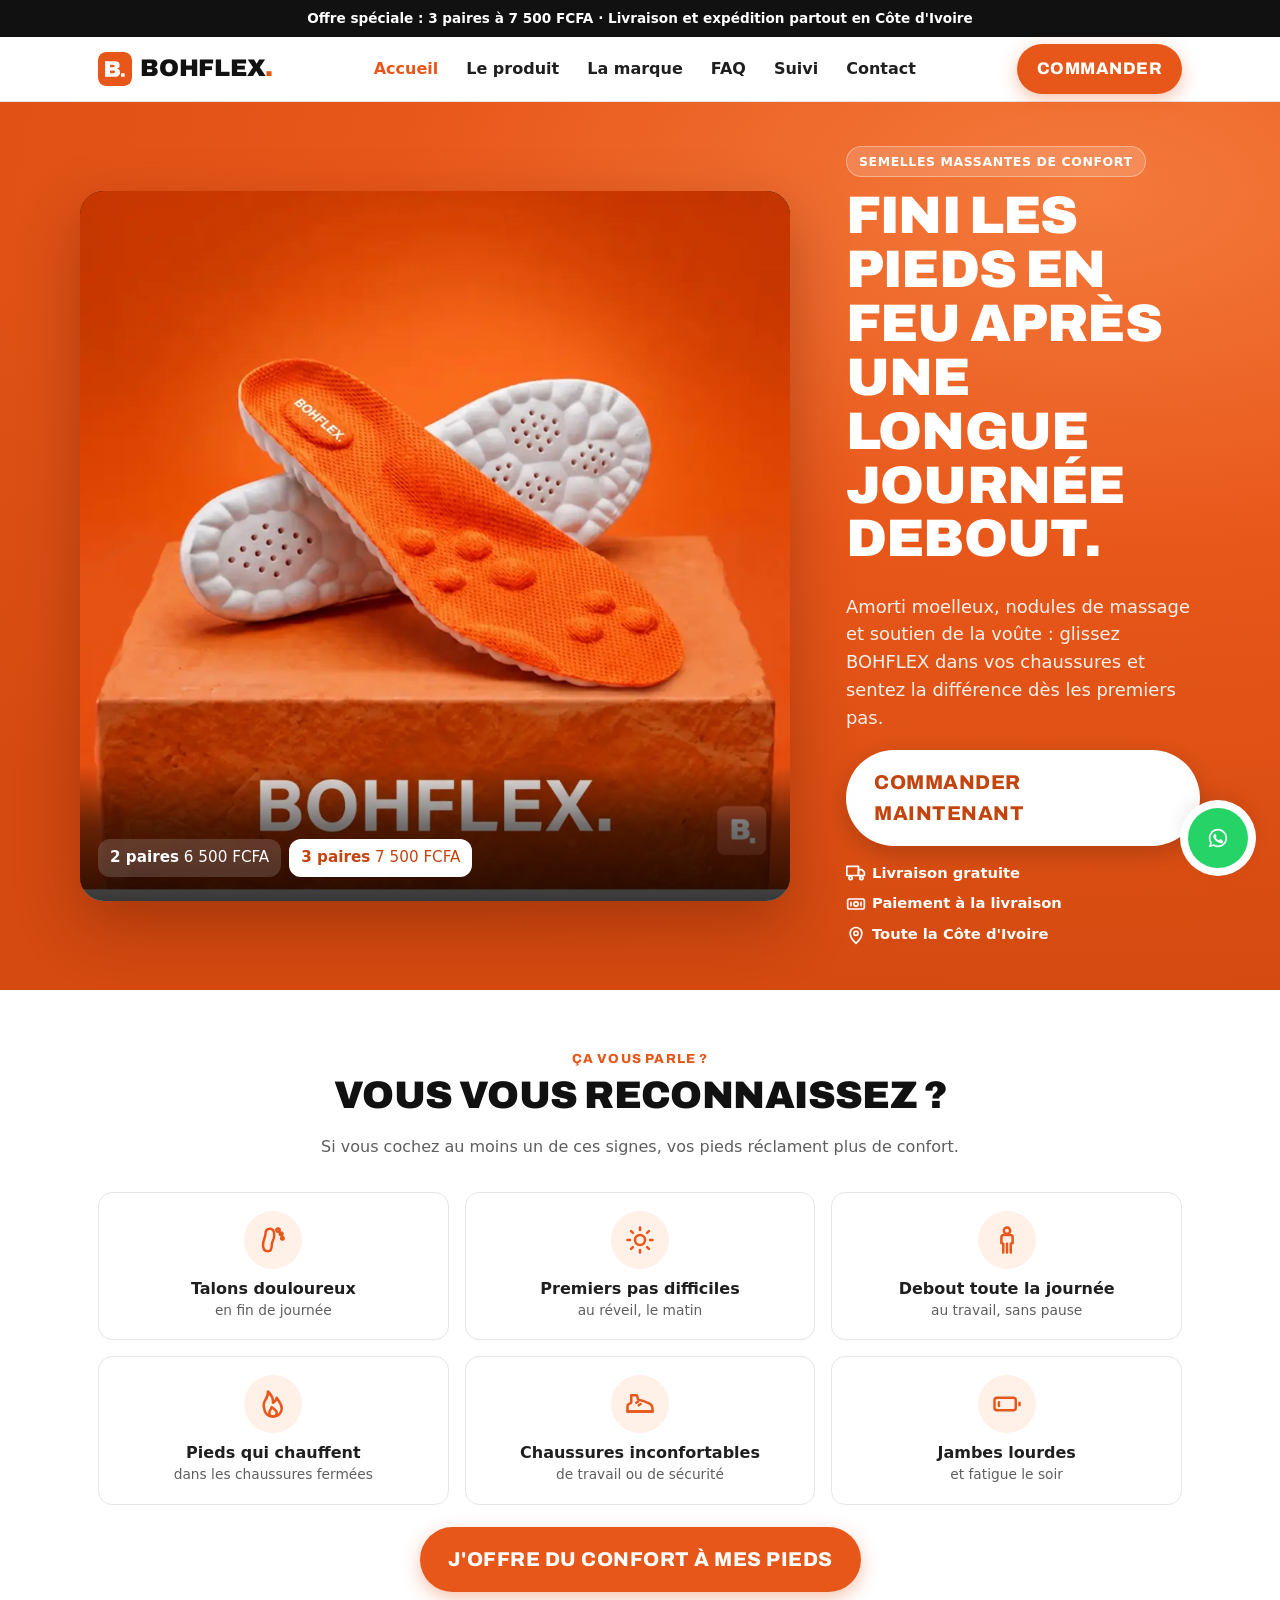
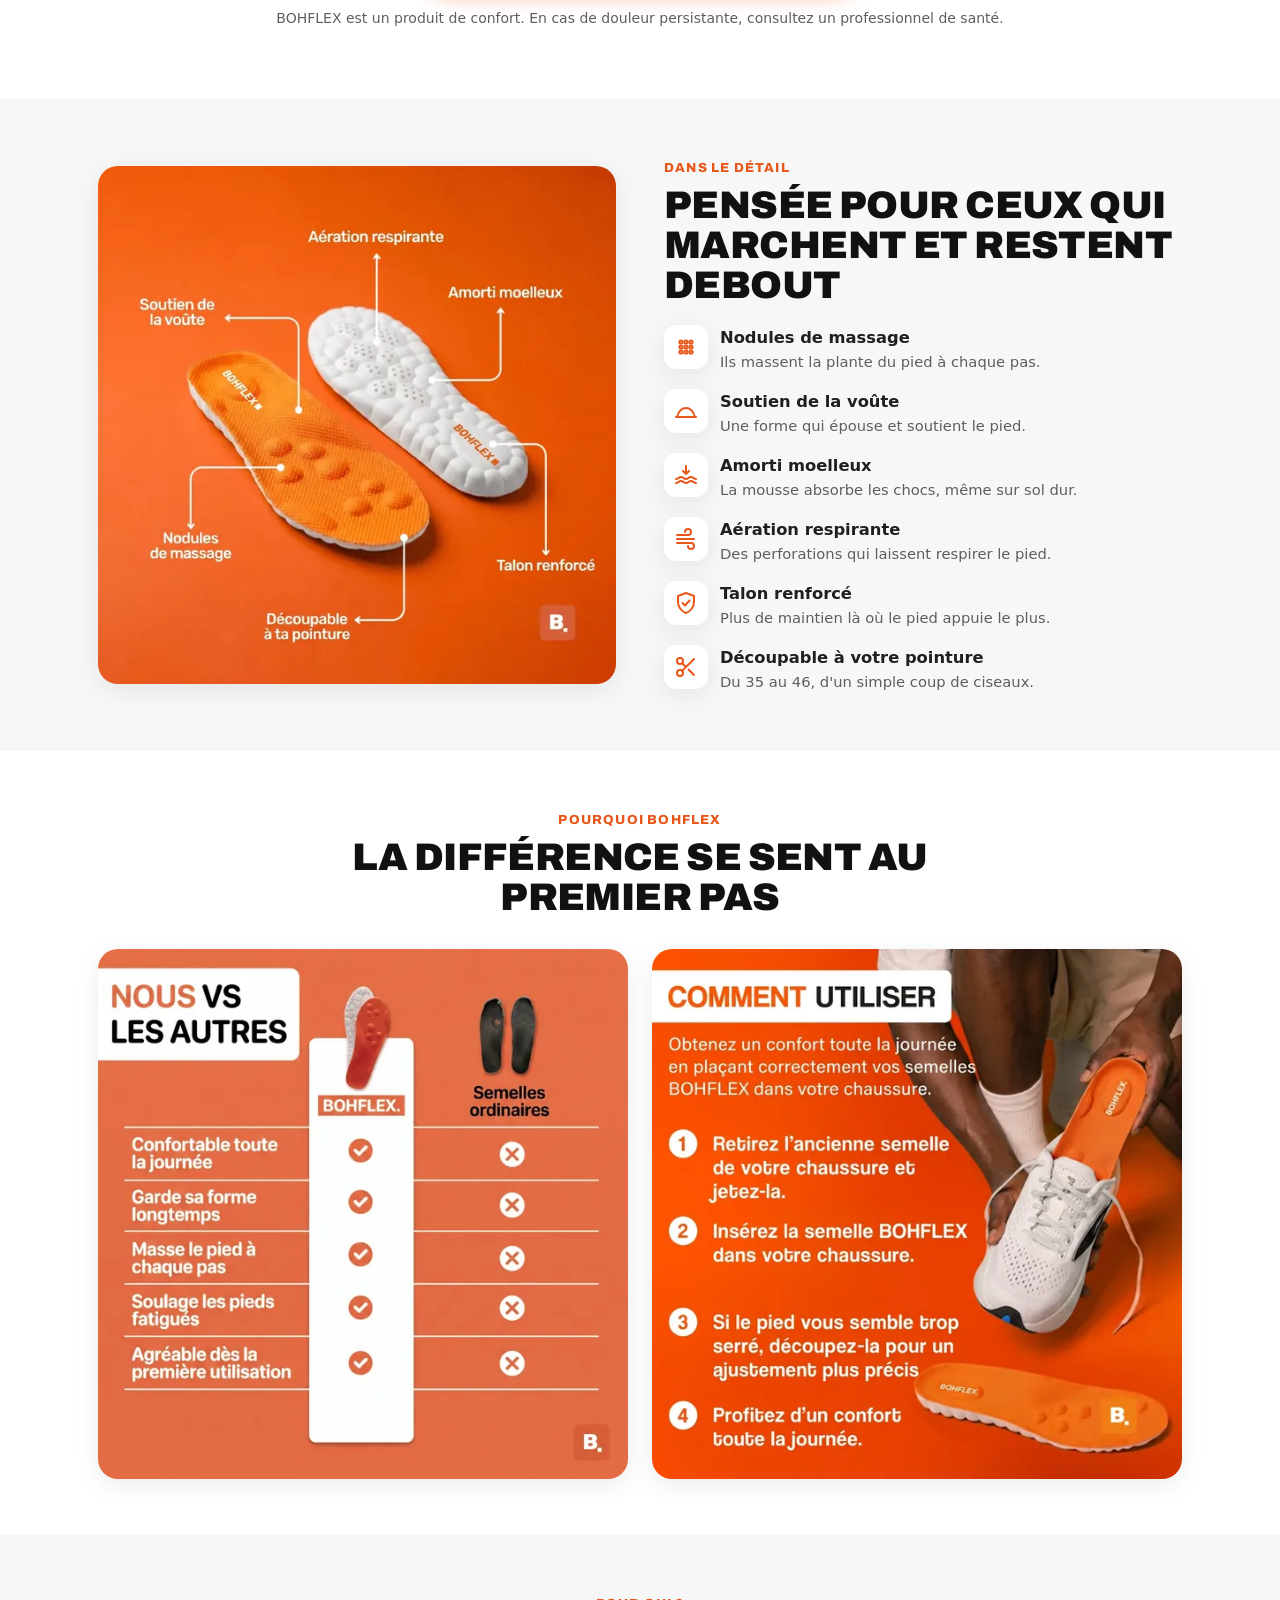
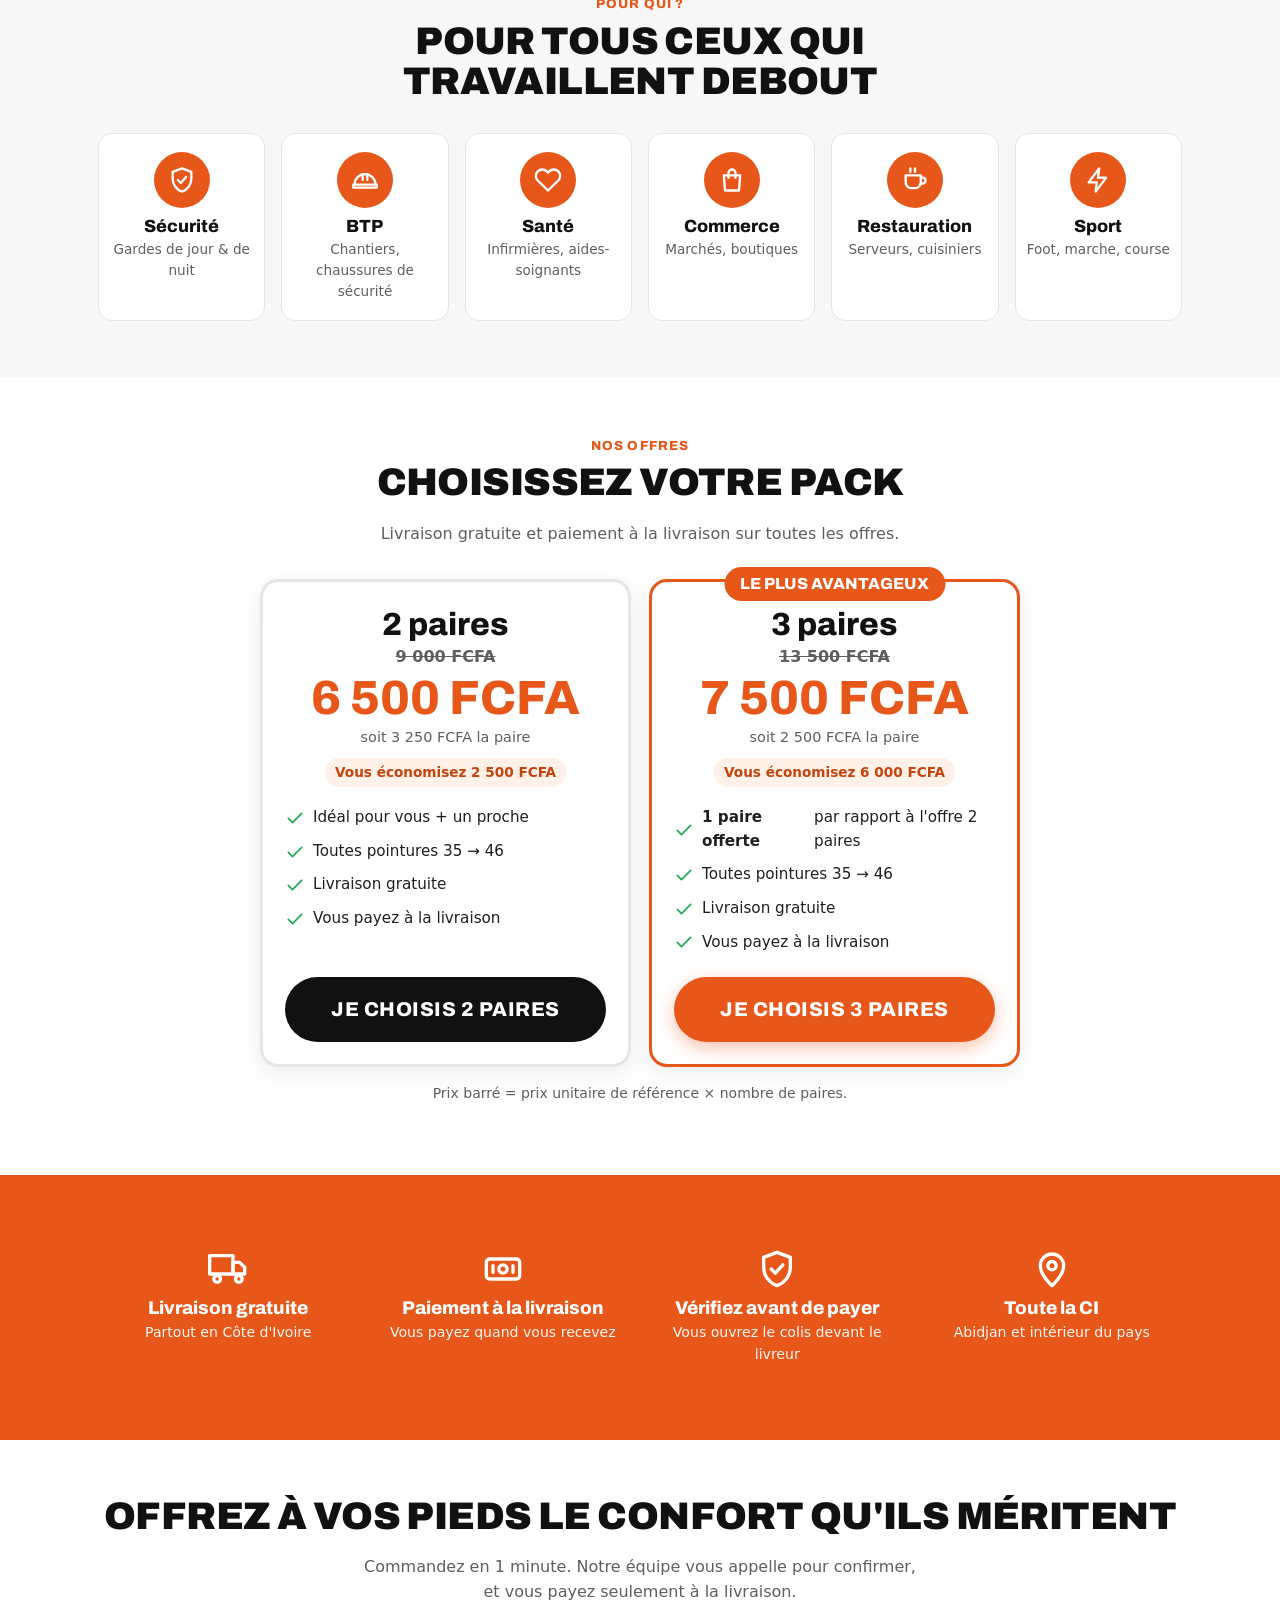
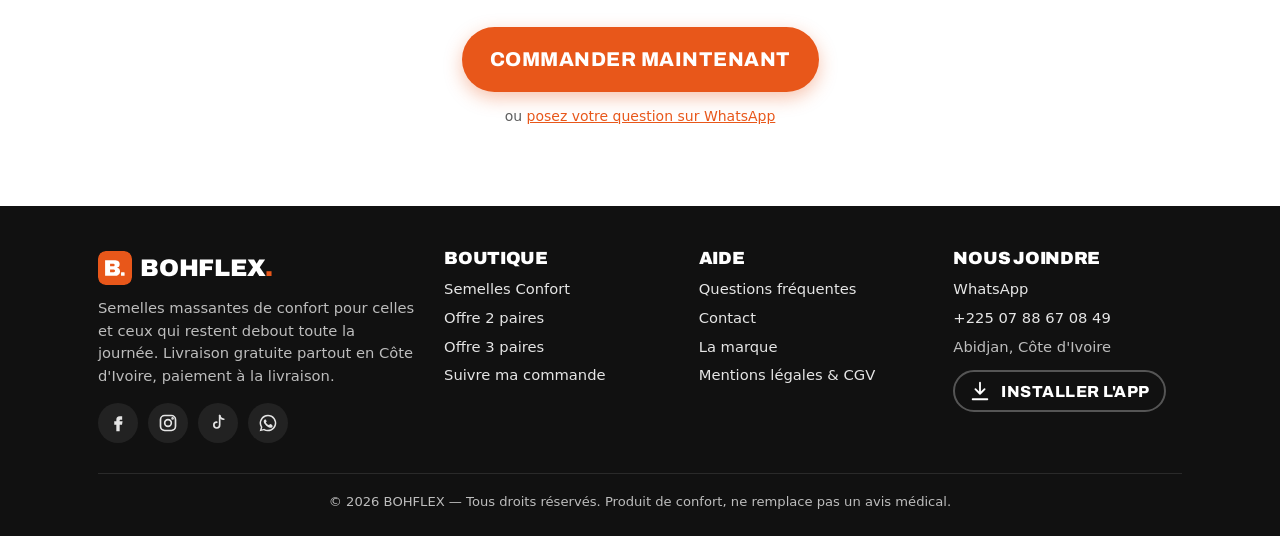
==== commit ed7e2d59: "Site BOHFLEX : vidéo de bannière plein écran [deploy] Vidéo carrée BOHFLEX convertie en H.264 720 px" ====
--- a/index.html
+++ b/index.html
@@ -45,7 +45,7 @@
 <section class="hero-video">
   <div class="container hero-video__grid">
     <div class="hero-video__frame">
-      <img class="hero-video__media" src="assets/img/bohflex-hero-600.webp" srcset="assets/img/bohflex-hero-600.webp 600w, assets/img/bohflex-hero-1000.webp 1000w" sizes="(min-width: 900px) 520px, 100vw" alt="Semelles BOHFLEX orange et blanches posées sur un bloc orange" width="1000" height="1000" fetchpriority="high">
+      <video class="hero-video__media" autoplay muted loop playsinline preload="auto" poster="assets/video/bohflex-banniere.webp" aria-label="Vidéo de présentation des semelles BOHFLEX"><source src="assets/video/bohflex-banniere.mp4" type="video/mp4"></video>
       <div class="hero-video__overlay">
         <div class="hero__prices">
           <span><b>2 paires</b> <span data-price="2"></span></span>
--- a/assets/css/style.css
+++ b/assets/css/style.css
@@ -619,7 +619,8 @@
 .hero-video__overlay { padding-left: max(18px, env(safe-area-inset-left, 0px)) !important; padding-right: max(18px, env(safe-area-inset-right, 0px)) !important; }
 .hero-video__frame { position: relative; margin: 0; background: #1a1a1a; overflow: hidden; }
 .hero-video__play[hidden] { display: none; }
-.hero-video__media { display: block; width: 100%; height: min(78svh, 177.8vw); object-fit: cover; }
+/* Plein écran : sur téléphone, toute la hauteur entre l'en-tête (≈116 px) et la barre « Commander » du bas (≈76 px) */
+.hero-video__media { display: block; width: 100%; height: calc(100vh - 192px); height: calc(100svh - 192px); min-height: 420px; object-fit: cover; object-position: center; }
 .hero-video__overlay {
   position: absolute; inset: auto 0 0 0; padding: 70px 18px 18px;
   background: linear-gradient(180deg, transparent 0%, rgba(0, 0, 0, .55) 45%, rgba(0, 0, 0, .78) 100%);
@@ -637,7 +638,8 @@
   .hero-video { background: radial-gradient(120% 90% at 85% 10%, #F47A3C 0%, var(--orange) 45%, var(--orange-deep) 100%); padding: 44px 0; }
   .hero-video__grid { display: grid; grid-template-columns: auto 1fr; gap: 56px; align-items: center; }
   .hero-video__frame { margin: 0; border-radius: 24px; box-shadow: 0 24px 60px rgba(80, 20, 0, .35); }
-  .hero-video__media { width: auto; height: min(78vh, 680px); aspect-ratio: 9 / 16; }
+  .hero-video__media { width: auto; height: calc(100vh - 190px); max-height: 760px; min-height: 0; aspect-ratio: 1 / 1; object-fit: cover; }
+  .hero-video { min-height: calc(100vh - 102px); display: grid; align-items: center; }
   .hero-video__overlay .btn { display: none; }
   .hero-video__side { display: block; color: var(--white); }
   .hero-video__side .hero__title { color: var(--white); }
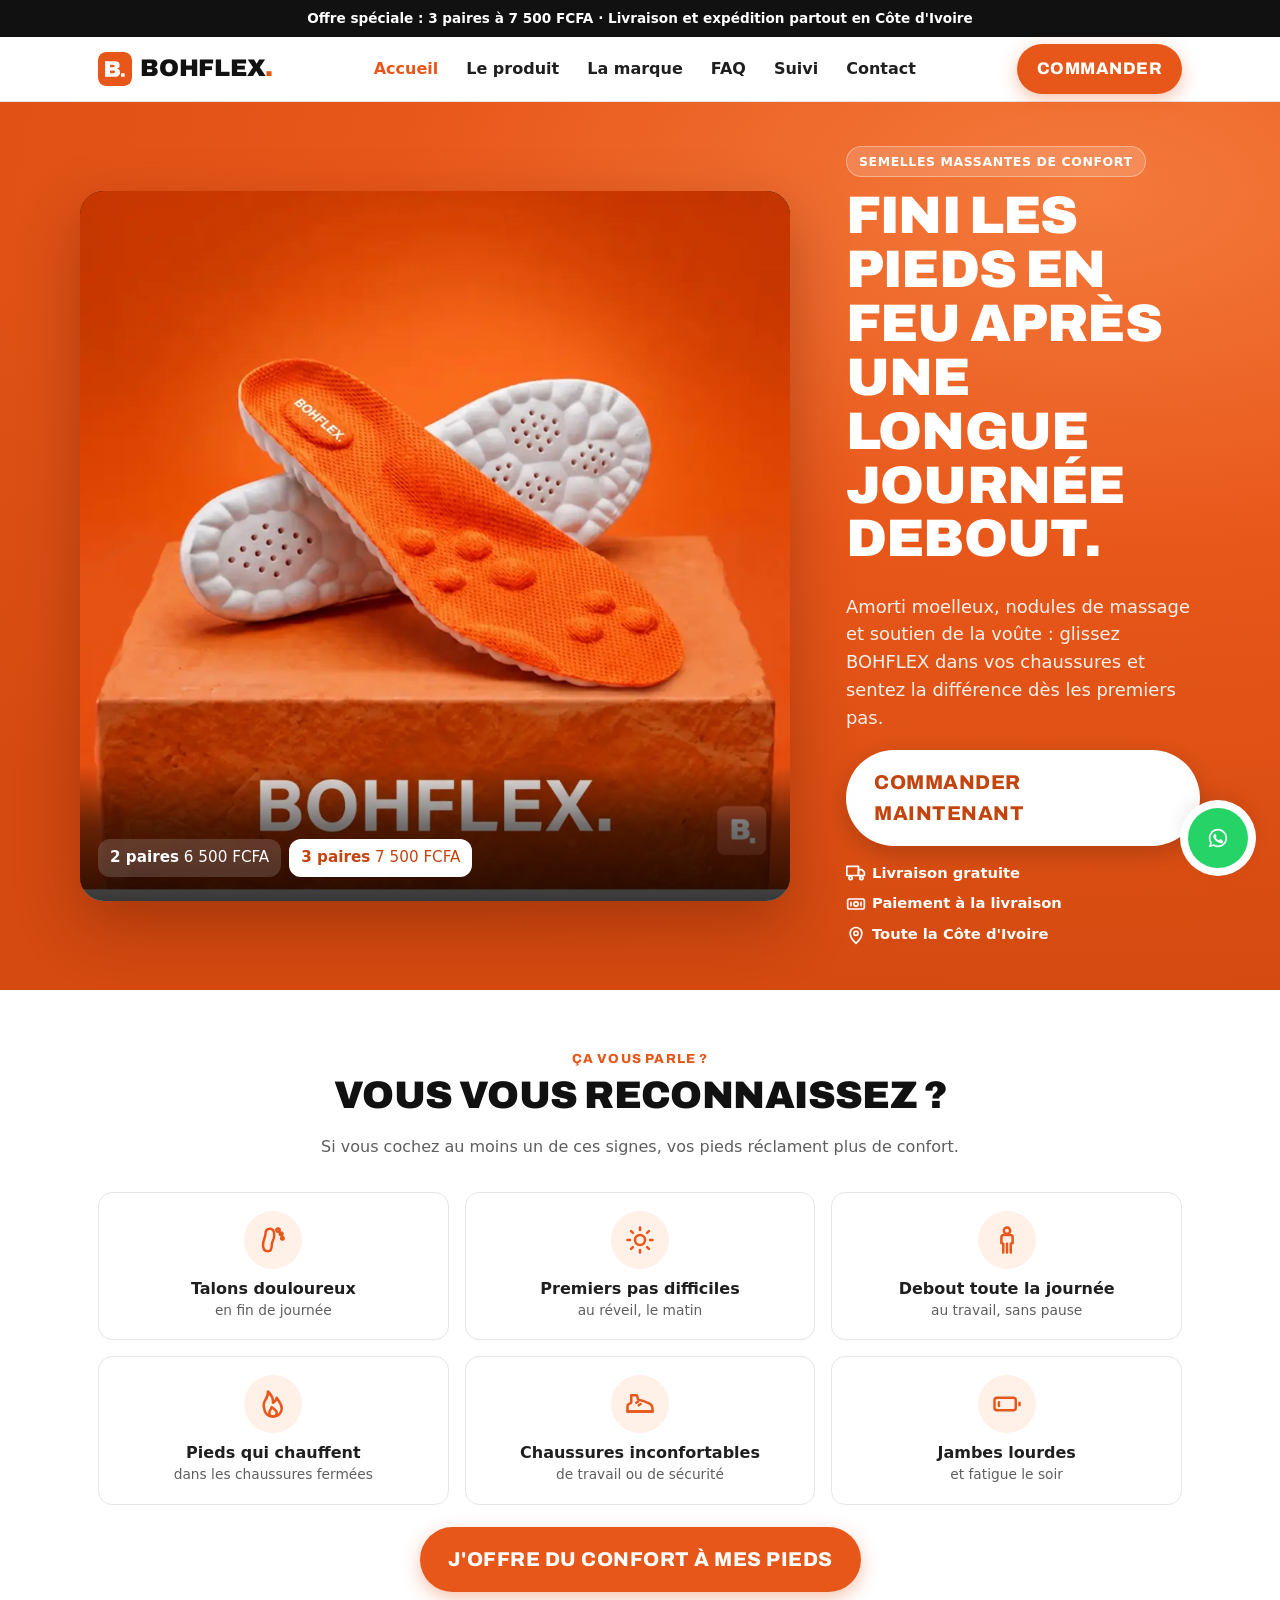
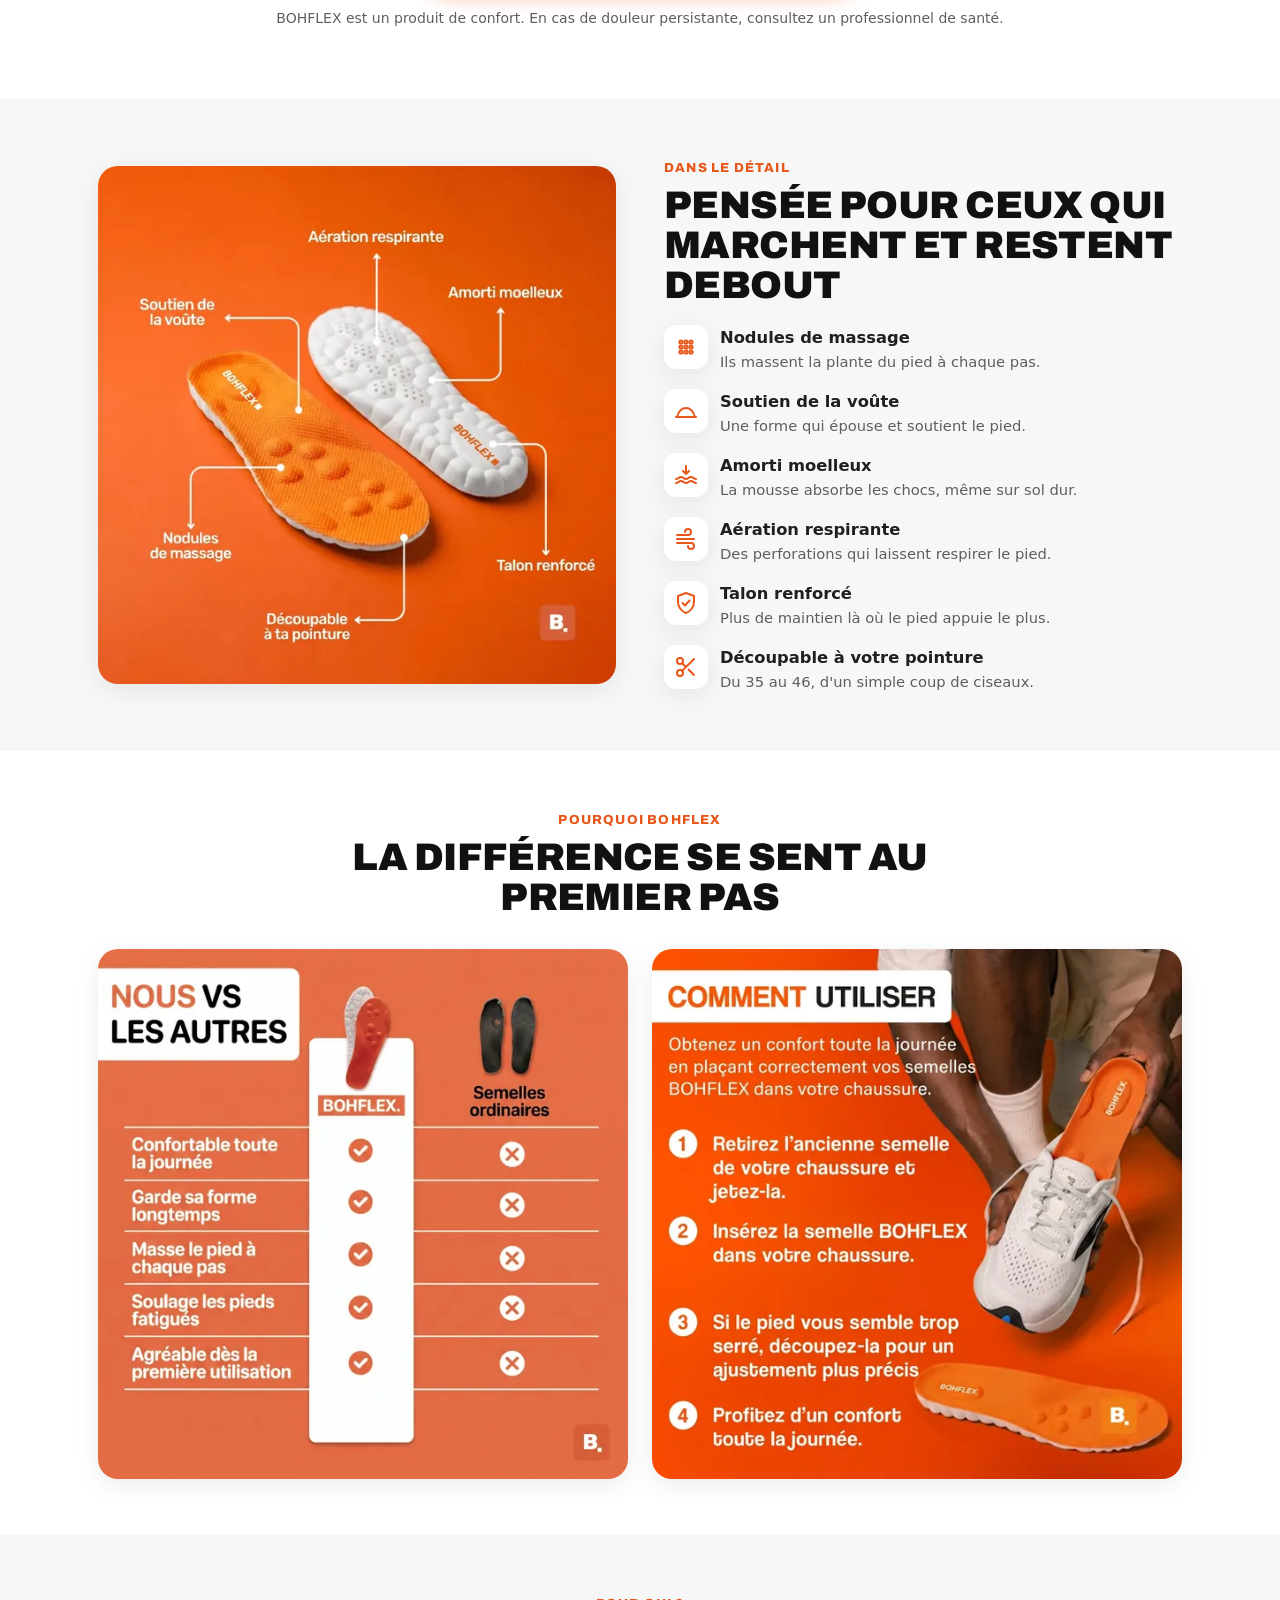
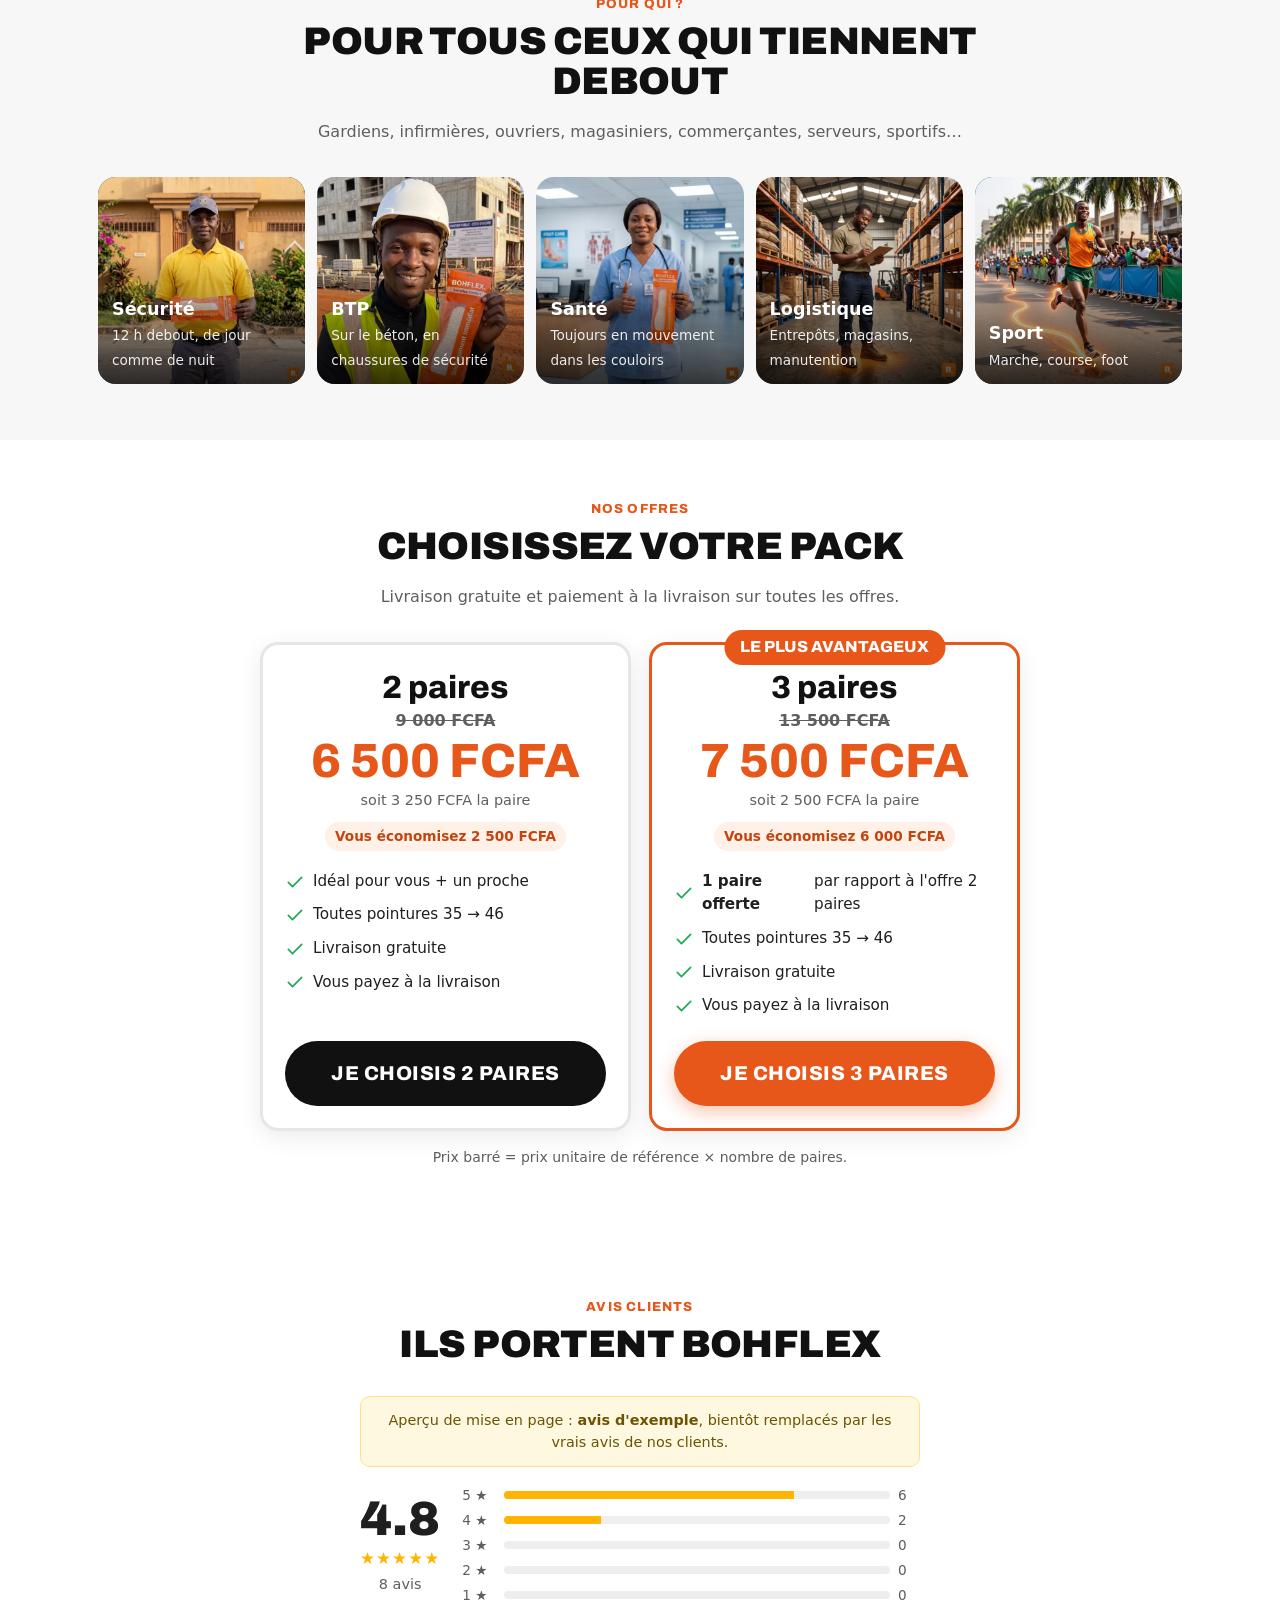
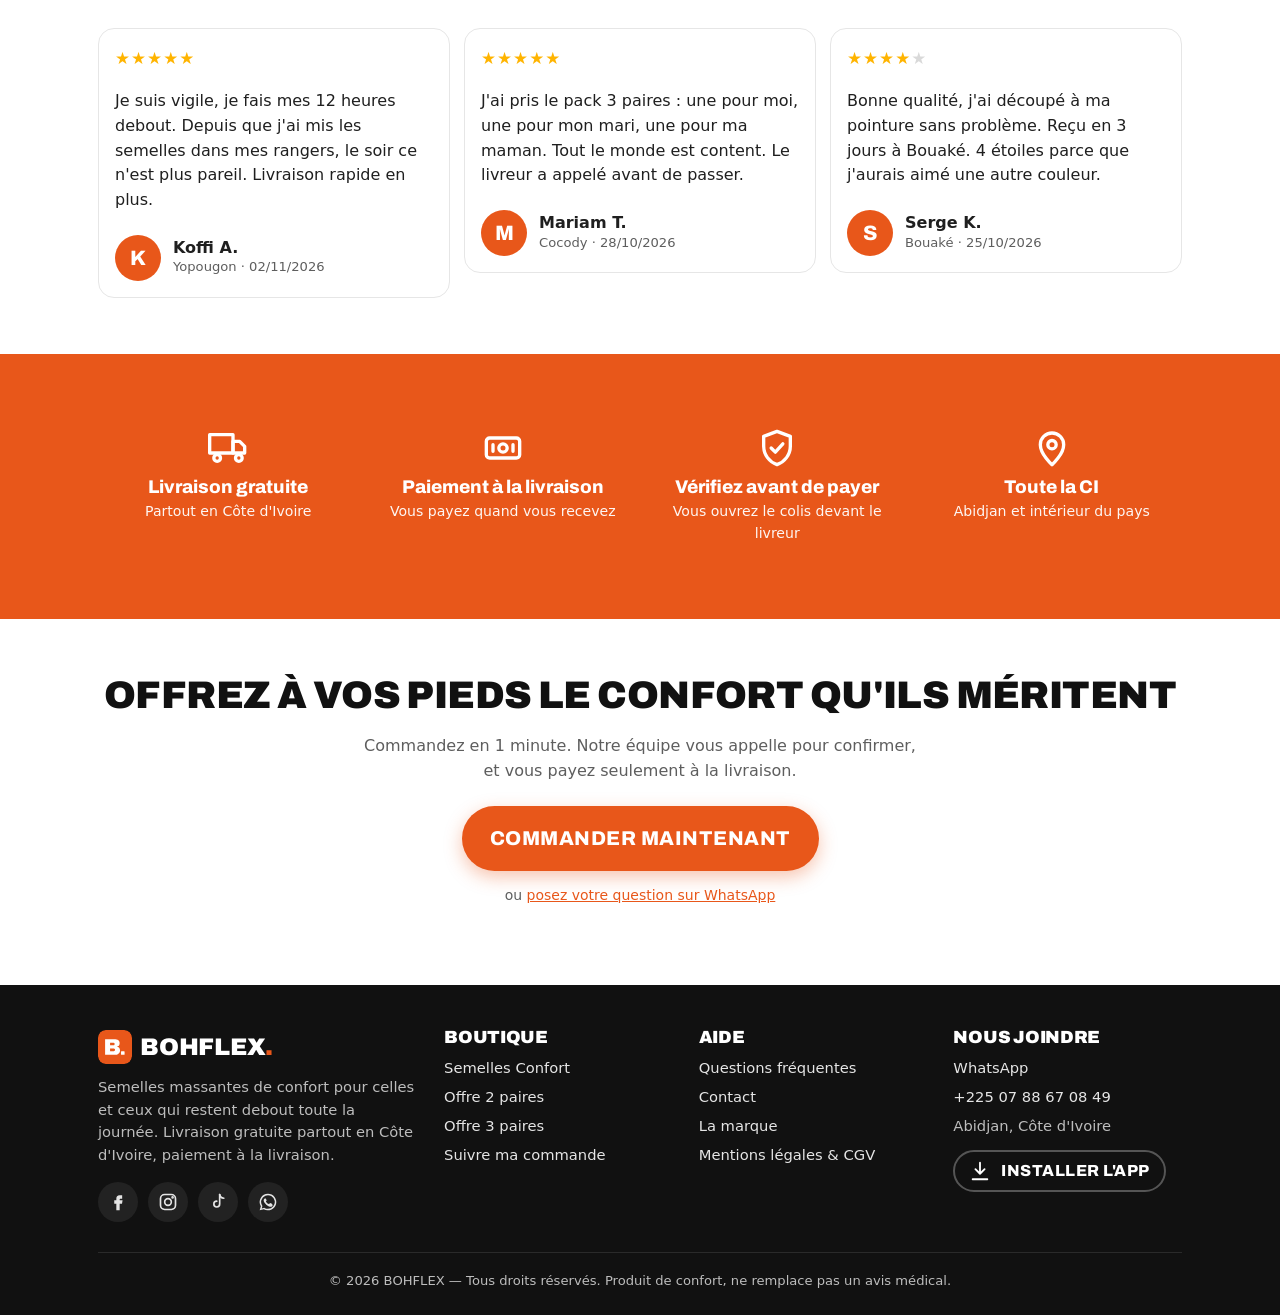
==== commit d2b11416: "Site BOHFLEX : page produit enrichie (photos, avis d'exemple, FAQ), formulaire de commande sur un se" ====
--- a/index.html
+++ b/index.html
@@ -110,9 +110,10 @@
   <div class="container">
     <div class="section-head">
       <span class="eyebrow">Pour qui ?</span>
-      <h2>Pour tous ceux qui travaillent debout</h2>
-    </div>
-    <div class="grid grid--jobs"><div class="job"><span class="job__ico"><svg class="icon" aria-hidden="true"><use href="#i-shield"/></svg></span><h3>Sécurité</h3><p>Gardes de jour & de nuit</p></div><div class="job"><span class="job__ico"><svg class="icon" aria-hidden="true"><use href="#i-helmet"/></svg></span><h3>BTP</h3><p>Chantiers, chaussures de sécurité</p></div><div class="job"><span class="job__ico"><svg class="icon" aria-hidden="true"><use href="#i-heart"/></svg></span><h3>Santé</h3><p>Infirmières, aides-soignants</p></div><div class="job"><span class="job__ico"><svg class="icon" aria-hidden="true"><use href="#i-bag"/></svg></span><h3>Commerce</h3><p>Marchés, boutiques</p></div><div class="job"><span class="job__ico"><svg class="icon" aria-hidden="true"><use href="#i-cup"/></svg></span><h3>Restauration</h3><p>Serveurs, cuisiniers</p></div><div class="job"><span class="job__ico"><svg class="icon" aria-hidden="true"><use href="#i-bolt"/></svg></span><h3>Sport</h3><p>Foot, marche, course</p></div></div>
+      <h2>Pour tous ceux qui tiennent debout</h2>
+      <p class="muted">Gardiens, infirmières, ouvriers, magasiniers, commerçantes, serveurs, sportifs…</p>
+    </div>
+    <div class="people"><figure class="person"><img class="" src="assets/img/bohflex-securite-600.webp" srcset="assets/img/bohflex-securite-600.webp 600w, assets/img/bohflex-securite-1000.webp 1000w" sizes="(min-width: 900px) 520px, 100vw" alt="Agent de sécurité tenant un paquet de semelles BOHFLEX devant une résidence" width="1000" height="1000" loading="lazy" decoding="async"><figcaption><b>Sécurité</b><span>12 h debout, de jour comme de nuit</span></figcaption></figure><figure class="person"><img class="" src="assets/img/bohflex-btp-600.webp" srcset="assets/img/bohflex-btp-600.webp 600w, assets/img/bohflex-btp-1000.webp 1000w" sizes="(min-width: 900px) 520px, 100vw" alt="Ouvrier de chantier en casque et gilet tenant un paquet de semelles BOHFLEX" width="1000" height="1000" loading="lazy" decoding="async"><figcaption><b>BTP</b><span>Sur le béton, en chaussures de sécurité</span></figcaption></figure><figure class="person"><img class="" src="assets/img/bohflex-sante-600.webp" srcset="assets/img/bohflex-sante-600.webp 600w, assets/img/bohflex-sante-1000.webp 1000w" sizes="(min-width: 900px) 520px, 100vw" alt="Infirmière tenant un paquet de semelles BOHFLEX" width="1000" height="1000" loading="lazy" decoding="async"><figcaption><b>Santé</b><span>Toujours en mouvement dans les couloirs</span></figcaption></figure><figure class="person"><img class="" src="assets/img/bohflex-entrepot-600.webp" srcset="assets/img/bohflex-entrepot-600.webp 600w, assets/img/bohflex-entrepot-1000.webp 1000w" sizes="(min-width: 900px) 520px, 100vw" alt="Magasinier dans un entrepôt, chaussures de travail" width="1000" height="1000" loading="lazy" decoding="async"><figcaption><b>Logistique</b><span>Entrepôts, magasins, manutention</span></figcaption></figure><figure class="person"><img class="" src="assets/img/bohflex-sport-600.webp" srcset="assets/img/bohflex-sport-600.webp 600w, assets/img/bohflex-sport-1000.webp 1000w" sizes="(min-width: 900px) 520px, 100vw" alt="Coureur souriant pendant une course en ville" width="1000" height="1000" loading="lazy" decoding="async"><figcaption><b>Sport</b><span>Marche, course, foot</span></figcaption></figure></div>
   </div>
 </section>
 
@@ -159,7 +160,29 @@
   </div>
 </section>
 
-
+<section class="section" id="avis">
+  <div class="container">
+    <div class="section-head"><span class="eyebrow">Avis clients</span><h2>Ils portent BOHFLEX</h2></div>
+    <p class="notice center">Aperçu de mise en page : <strong>avis d'exemple</strong>, bientôt remplacés par les vrais avis de nos clients.</p>
+    <div class="rsum">
+  <div class="rsum__score"><b>4.8</b><span class="stars" aria-label="5 sur 5">★★★★★<span class="stars__off"></span></span><span>8 avis</span></div>
+  <ul class="rsum__bars"><li><span>5 ★</span><span class="bar"><i style="width:75%"></i></span><span>6</span></li><li><span>4 ★</span><span class="bar"><i style="width:25%"></i></span><span>2</span></li><li><span>3 ★</span><span class="bar"><i style="width:0%"></i></span><span>0</span></li><li><span>2 ★</span><span class="bar"><i style="width:0%"></i></span><span>0</span></li><li><span>1 ★</span><span class="bar"><i style="width:0%"></i></span><span>0</span></li></ul>
+</div>
+    <div class="reviews"><article class="review">
+  <div class="review__top"><span class="stars" aria-label="5 sur 5">★★★★★<span class="stars__off"></span></span></div>
+  <p>Je suis vigile, je fais mes 12 heures debout. Depuis que j&#x27;ai mis les semelles dans mes rangers, le soir ce n&#x27;est plus pareil. Livraison rapide en plus.</p>
+  <div class="review__head"><div class="avatar" aria-hidden="true">K</div><div><div class="review__name">Koffi A.</div><div class="review__meta">Yopougon · 02/11/2026</div></div></div>
+</article><article class="review">
+  <div class="review__top"><span class="stars" aria-label="5 sur 5">★★★★★<span class="stars__off"></span></span></div>
+  <p>J&#x27;ai pris le pack 3 paires : une pour moi, une pour mon mari, une pour ma maman. Tout le monde est content. Le livreur a appelé avant de passer.</p>
+  <div class="review__head"><div class="avatar" aria-hidden="true">M</div><div><div class="review__name">Mariam T.</div><div class="review__meta">Cocody · 28/10/2026</div></div></div>
+</article><article class="review">
+  <div class="review__top"><span class="stars" aria-label="4 sur 5">★★★★<span class="stars__off">★</span></span></div>
+  <p>Bonne qualité, j&#x27;ai découpé à ma pointure sans problème. Reçu en 3 jours à Bouaké. 4 étoiles parce que j&#x27;aurais aimé une autre couleur.</p>
+  <div class="review__head"><div class="avatar" aria-hidden="true">S</div><div><div class="review__name">Serge K.</div><div class="review__meta">Bouaké · 25/10/2026</div></div></div>
+</article></div>
+  </div>
+</section>
 
 <section class="section section--orange">
   <div class="container">
--- a/assets/css/style.css
+++ b/assets/css/style.css
@@ -647,3 +647,82 @@
   .hero-video__side .btn--primary { background: var(--white); color: var(--orange-dark); box-shadow: 0 8px 22px rgba(0, 0, 0, .18); margin-bottom: 16px; }
   .hero-video__side .trust-row li, .hero-video__side .trust-row .icon { color: var(--white); }
 }
+
+/* ---------- Pour qui : photos (défilement horizontal sur téléphone) ---------- */
+.people { display: grid; grid-auto-flow: column; grid-auto-columns: 72%; gap: 12px; overflow-x: auto; scroll-snap-type: x mandatory;
+  margin: 0 -18px; padding: 0 18px 6px; scrollbar-width: none; overscroll-behavior-x: contain; }
+.people::-webkit-scrollbar { display: none; }
+.person { margin: 0; scroll-snap-align: start; position: relative; border-radius: 18px; overflow: hidden; background: #222; }
+.person img { width: 100%; height: auto; aspect-ratio: 1; object-fit: cover; display: block; }
+.person figcaption { position: absolute; inset: auto 0 0 0; padding: 40px 14px 12px; color: #fff;
+  background: linear-gradient(180deg, transparent, rgba(0, 0, 0, .75)); }
+.person b { display: block; font-size: 1.1rem; font-weight: 900; }
+.person span { font-size: .85rem; opacity: .9; }
+@media (min-width: 900px) { .people { grid-auto-flow: row; grid-template-columns: repeat(5, 1fr); margin: 0; padding: 0; overflow: visible; } }
+
+/* ---------- Galerie produit : 9 photos, vignettes défilantes ---------- */
+.gallery__thumbs { display: flex; overflow-x: auto; gap: 8px; scroll-snap-type: x mandatory; scrollbar-width: none; }
+.gallery__thumbs::-webkit-scrollbar { display: none; }
+.gallery__thumbs button { flex: 0 0 calc((100% - 32px) / 5); scroll-snap-align: start; aspect-ratio: 1; }
+.gallery__thumbs img { height: 100%; object-fit: cover; }
+.btn--xl { min-height: 58px; font-size: 1.2rem; }
+.pay-note { display: flex; align-items: center; justify-content: center; gap: 6px; margin: 10px 0 0; font-size: .92rem; color: var(--grey); }
+.pay-note .icon { color: var(--green, #1E9E5A); width: 20px; height: 20px; }
+
+/* ---------- Avis ---------- */
+.stars { color: #FFB400; letter-spacing: 1px; }
+.stars__off { color: #D9D9D9; }
+.rsum { display: flex; gap: 22px; align-items: center; justify-content: center; flex-wrap: wrap; margin: 0 auto 22px; max-width: 560px; }
+.rsum__score { display: grid; justify-items: center; gap: 2px; }
+.rsum__score b { font-family: var(--font-title); font-size: 3rem; line-height: 1; font-weight: 900; }
+.rsum__score > span:last-child { color: var(--grey); font-size: .9rem; }
+.rsum__bars { list-style: none; margin: 0; padding: 0; display: grid; gap: 4px; flex: 1; min-width: 200px; }
+.rsum__bars li { display: grid; grid-template-columns: 34px 1fr 22px; gap: 8px; align-items: center; font-size: .85rem; color: var(--grey); }
+.rsum__bars .bar { height: 8px; background: #EEE; border-radius: 99px; overflow: hidden; }
+.rsum__bars .bar i { display: block; height: 100%; background: #FFB400; }
+.reviews { columns: 1; column-gap: 14px; }
+@media (min-width: 700px) { .reviews { columns: 2; } }
+@media (min-width: 1000px) { .reviews { columns: 3; } }
+.review { break-inside: avoid; margin: 0 0 14px; background: var(--white); border: 1px solid var(--line); border-radius: 16px; padding: 16px; }
+.review__top { display: flex; justify-content: space-between; align-items: center; gap: 8px; margin-bottom: 8px; }
+.review p { margin: 0 0 12px; }
+#avis .notice { max-width: 560px; margin: 0 auto 18px; }
+
+/* ---------- Comment commander ---------- */
+.howto { list-style: none; margin: 0; padding: 0; display: grid; gap: 12px; }
+@media (min-width: 900px) { .howto { grid-template-columns: repeat(4, 1fr); } }
+.howto li { display: grid; grid-template-columns: 40px 1fr; column-gap: 12px; align-items: start; padding: 14px; border: 1px solid var(--line); border-radius: 16px; }
+.howto li > span { grid-row: span 2; width: 40px; height: 40px; border-radius: 50%; background: var(--orange); color: #fff; display: grid; place-items: center; font-weight: 900; }
+.howto b { font-size: 1.02rem; }
+.howto p { margin: 2px 0 0; color: var(--grey); font-size: .9rem; }
+
+/* ---------- Commander : tout tient sur un écran ---------- */
+body.page-order .topbar, body.page-order .footer { display: none; }
+.order-one { max-width: 520px; padding-top: 12px; padding-bottom: 24px; }
+.order-item { display: grid; grid-template-columns: 56px 1fr auto; gap: 12px; align-items: center; padding: 10px 12px;
+  border: 1px solid var(--line); border-radius: 14px; background: var(--bg-soft); margin-bottom: 12px; }
+.order-item img { width: 56px; height: 56px; object-fit: cover; border-radius: 10px; }
+.order-item__txt { display: grid; line-height: 1.25; min-width: 0; }
+.order-item__txt b { font-size: .98rem; }
+.order-item__txt span { font-size: .84rem; color: var(--grey); }
+.order-item__price { display: grid; justify-items: end; line-height: 1.2; }
+.order-item__price b { font-family: var(--font-title); font-weight: 900; font-size: 1.15rem; color: var(--orange); white-space: nowrap; }
+.order-item__price a { font-size: .82rem; }
+.order-one .field { margin-bottom: 10px; }
+.order-one .field label { margin-bottom: 4px; font-size: .92rem; }
+.order-one .input, .order-one .select { min-height: 48px; padding-top: 10px; padding-bottom: 10px; }
+.order-one .notice { margin: 0 0 10px; padding: 8px 12px; font-size: .9rem; }
+.field-row { display: grid; grid-template-columns: 1fr 1fr; gap: 10px; }
+.sizes-row { display: grid; gap: 8px; }
+.sizes-row .field { margin: 0; }
+.sizes-row .select { padding-left: 10px; padding-right: 26px; background-position: right 8px center; }
+.order-one .btn--xl { margin-top: 4px; }
+.order-note { display: flex; align-items: center; justify-content: center; gap: 6px; flex-wrap: wrap; margin: 8px 0 0; font-size: .85rem; color: var(--grey); }
+.order-note .icon { width: 18px; height: 18px; color: var(--orange); }
+.recap { margin: 10px 0 12px; }
+.recap-total { display: flex; justify-content: space-between; align-items: baseline; padding: 4px 2px 12px; border-bottom: 1px dashed var(--line); margin-bottom: 12px; }
+.recap-total b { font-family: var(--font-title); font-weight: 900; font-size: 1.7rem; color: var(--orange); }
+.recap-info { list-style: none; margin: 0 0 14px; padding: 0; display: grid; gap: 6px; font-size: .92rem; }
+.recap-info li { display: flex; gap: 8px; align-items: center; }
+.recap-info .icon { width: 20px; height: 20px; color: var(--orange); flex: none; }
+.modal__panel { max-height: 92svh; overflow-y: auto; }
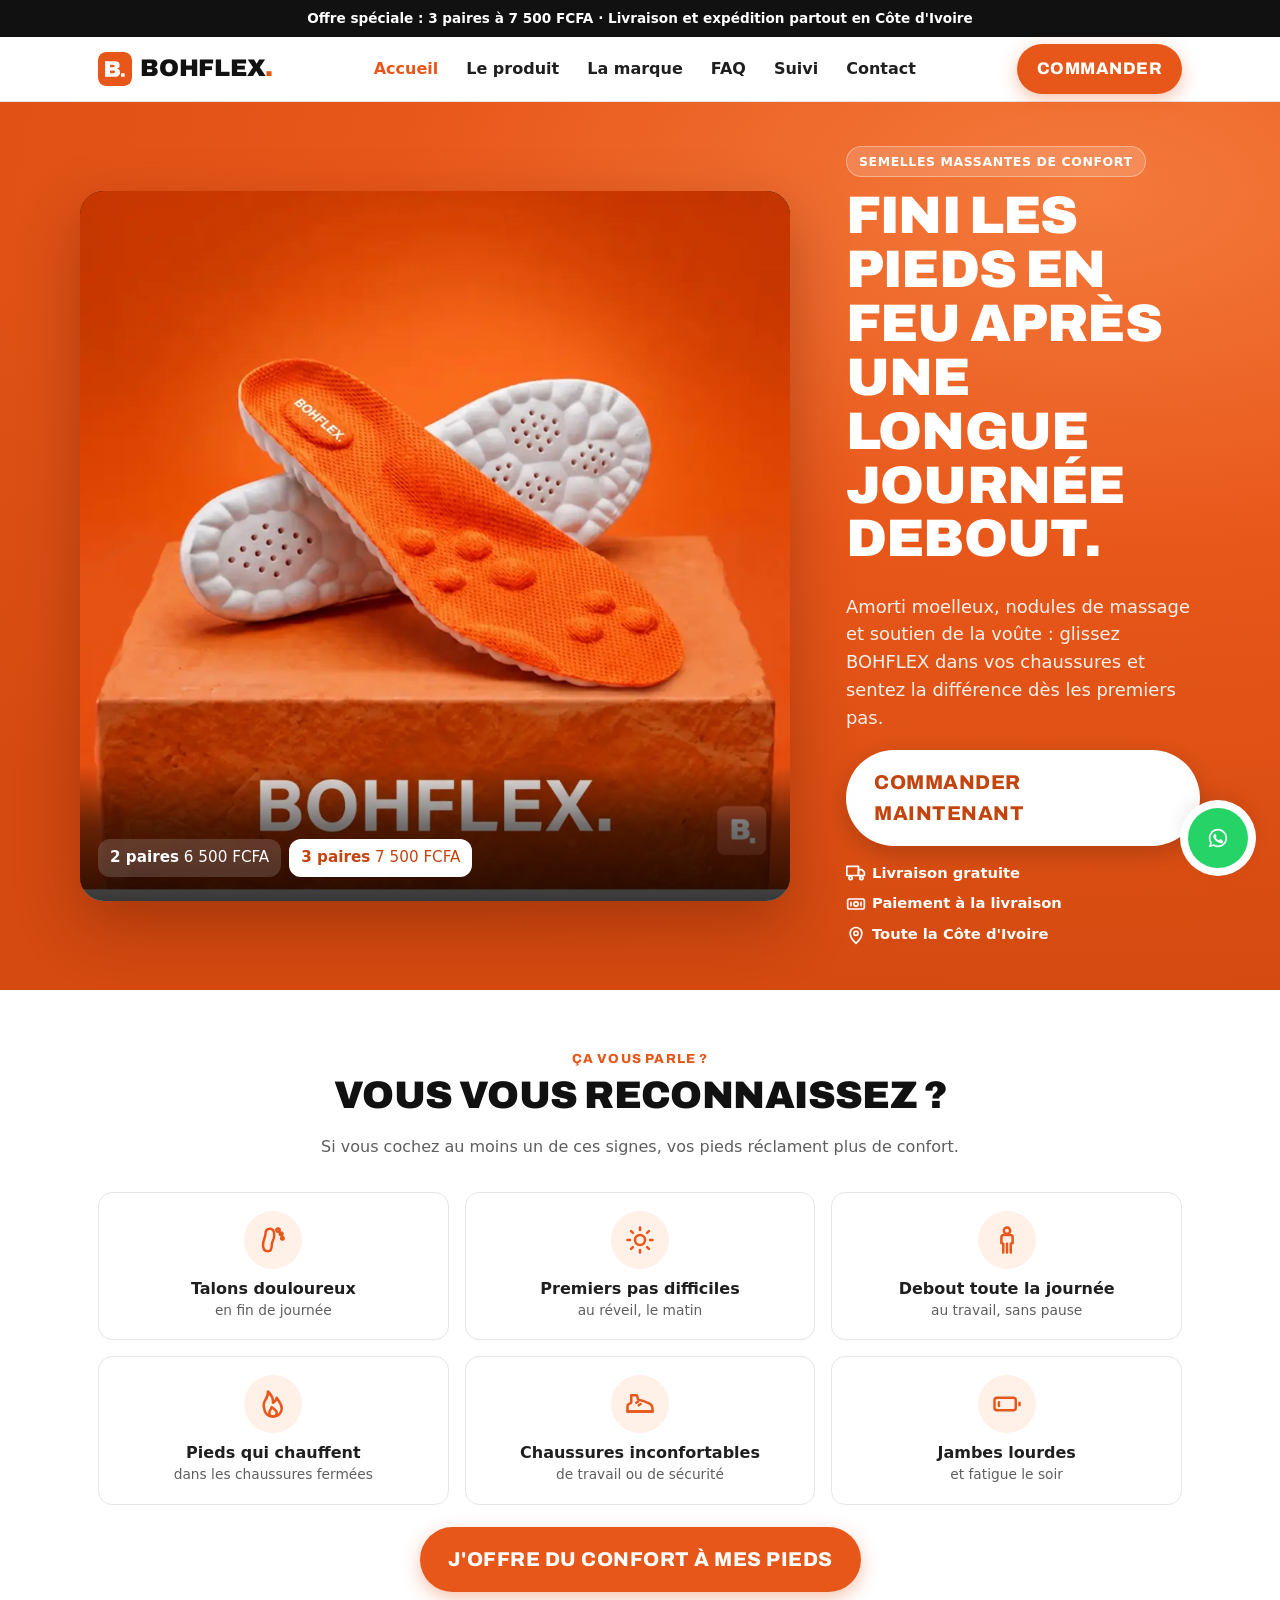
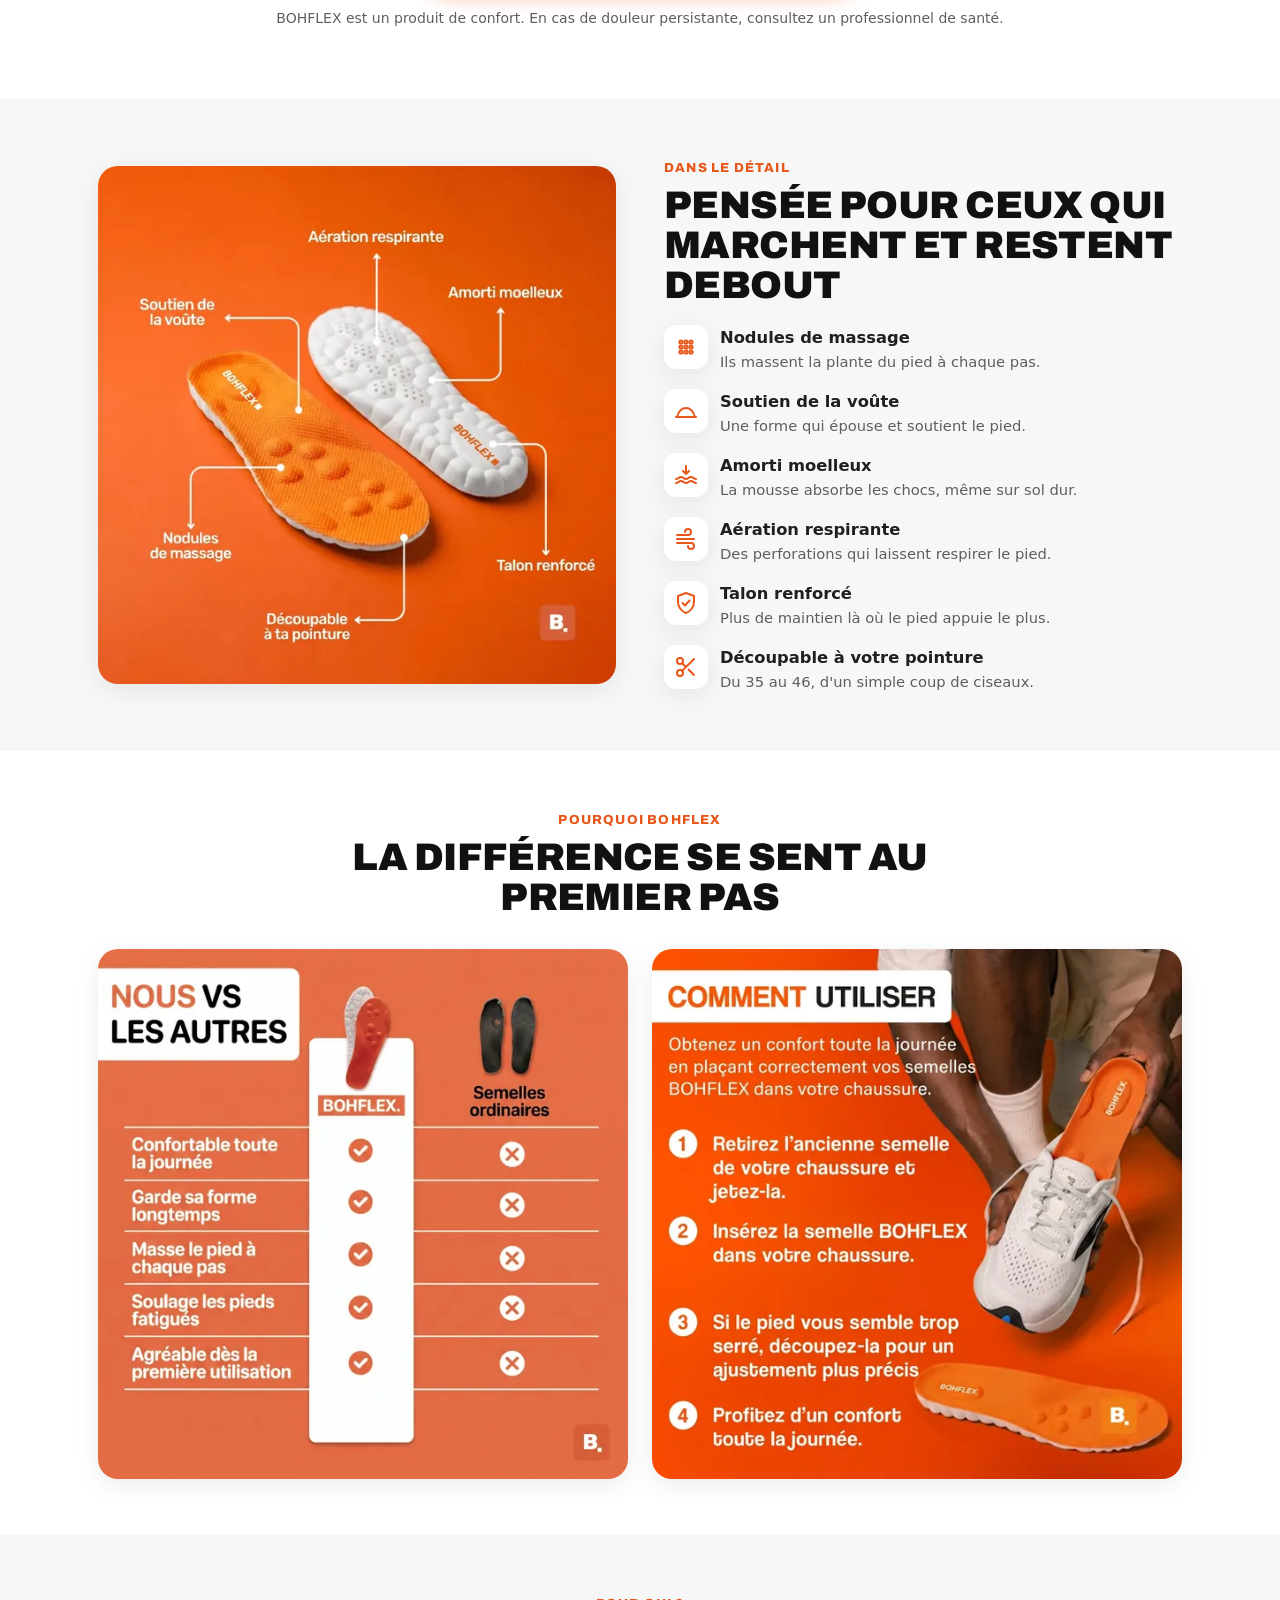
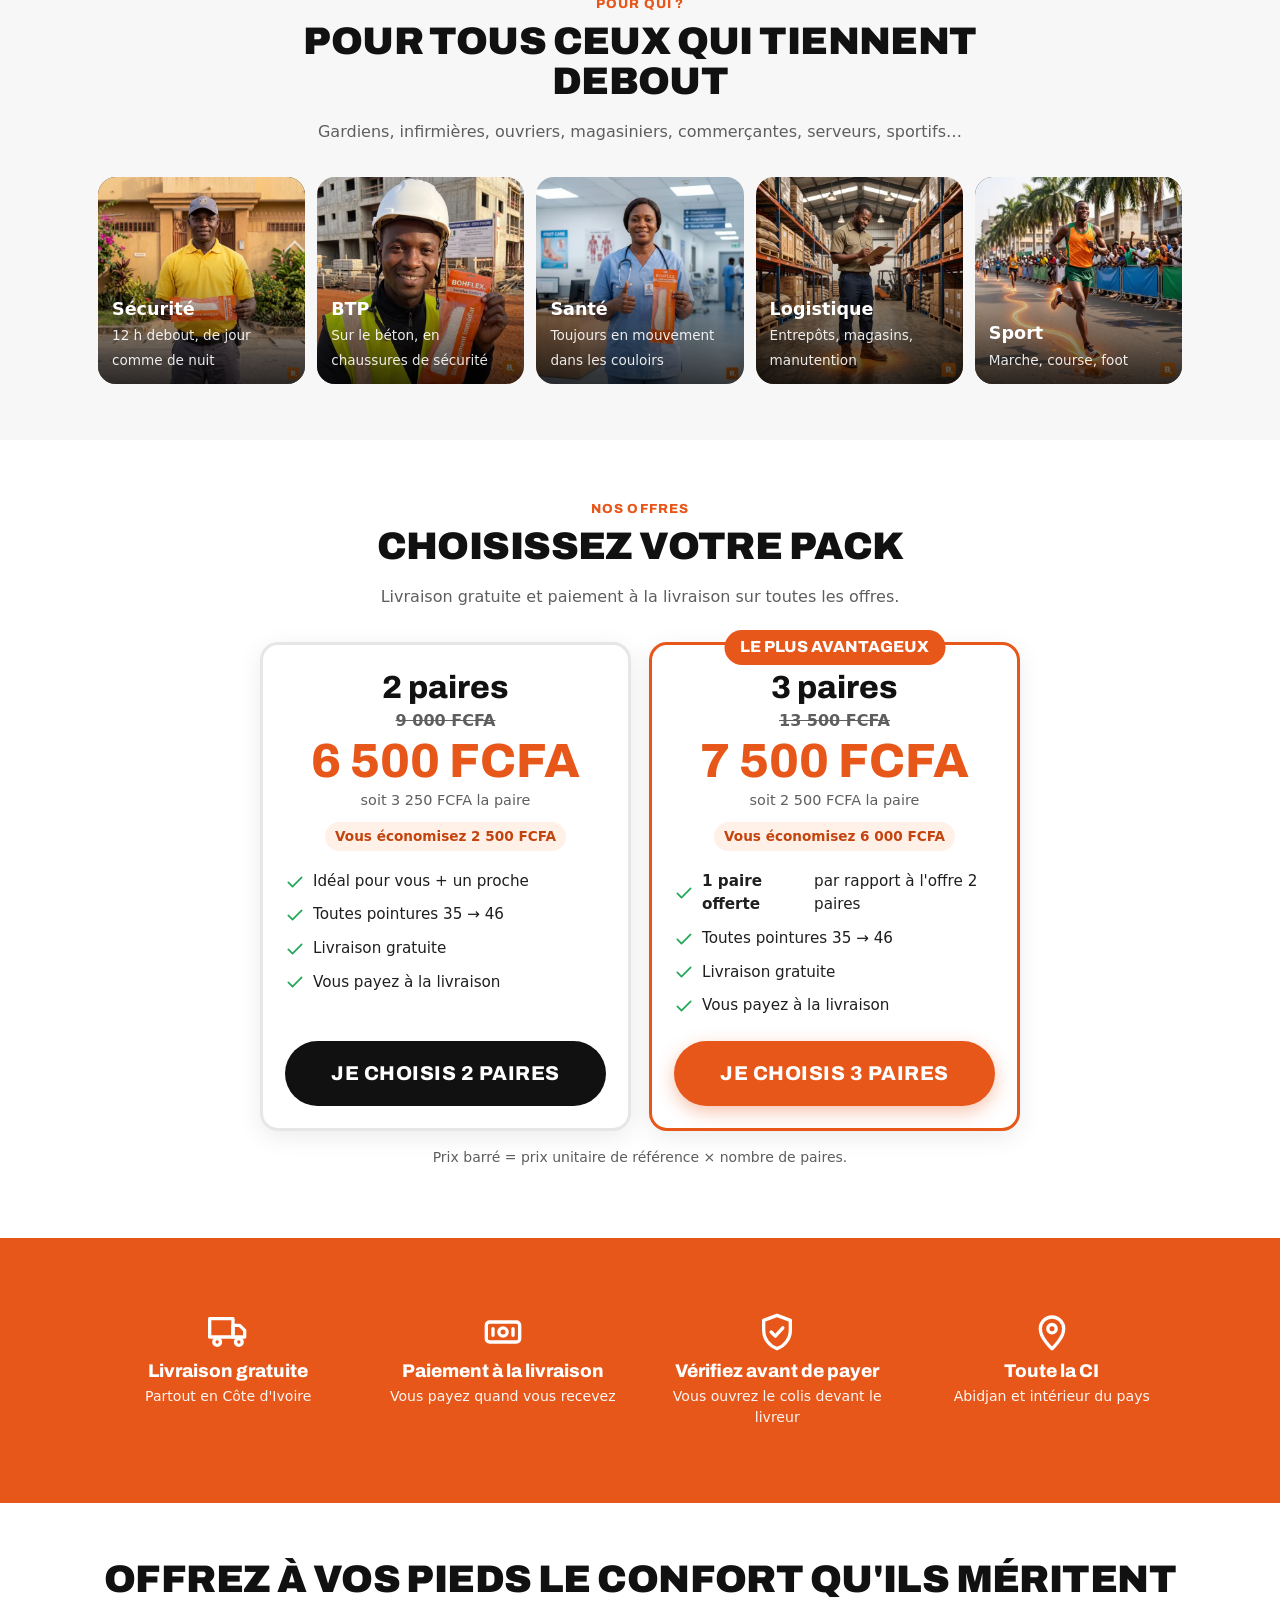
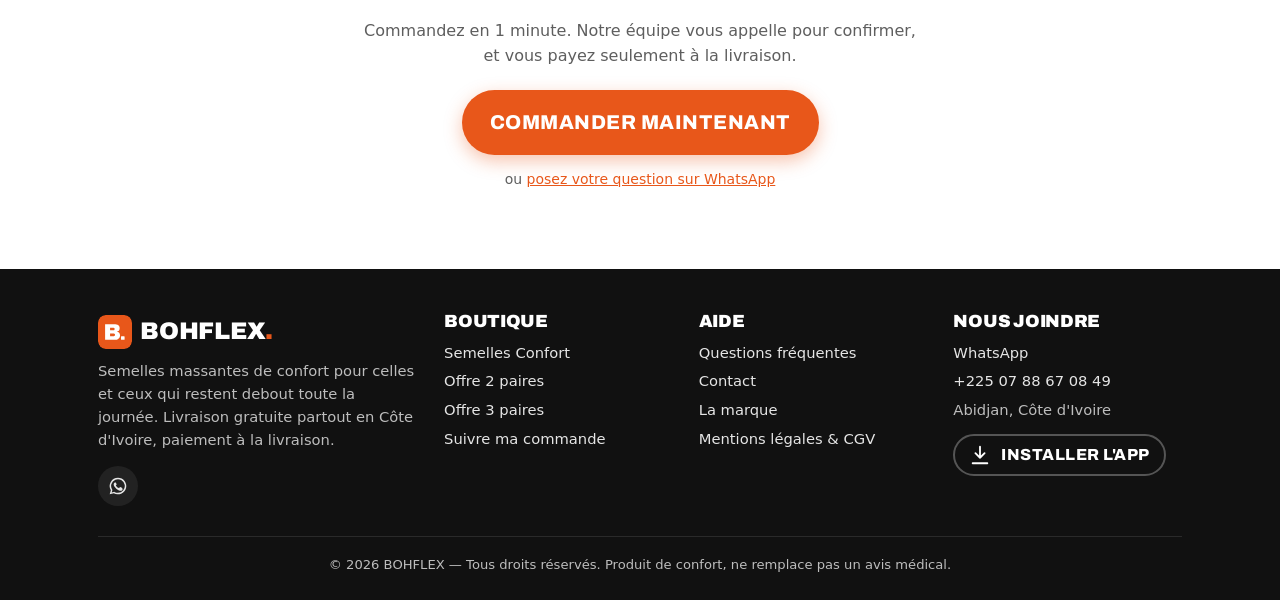
==== commit 62872798: "Site BOHFLEX : accroche et prix dès le premier écran, avis d'exemple retirés, prix et liens écrits d" ====
--- a/index.html
+++ b/index.html
@@ -48,8 +48,8 @@
       <video class="hero-video__media" autoplay muted loop playsinline preload="auto" poster="assets/video/bohflex-banniere.webp" aria-label="Vidéo de présentation des semelles BOHFLEX"><source src="assets/video/bohflex-banniere.mp4" type="video/mp4"></video>
       <div class="hero-video__overlay">
         <div class="hero__prices">
-          <span><b>2 paires</b> <span data-price="2"></span></span>
-          <span class="is-best"><b>3 paires</b> <span data-price="3"></span></span>
+          <span><b>2 paires</b> <span data-price="2">6 500 FCFA</span></span>
+          <span class="is-best"><b>3 paires</b> <span data-price="3">7 500 FCFA</span></span>
         </div>
         <a class="btn btn--primary btn--block" href="commander.html" data-order-link>Commander maintenant</a>
       </div>
@@ -128,10 +128,10 @@
   <article class="offer">
   
   <h3 class="offer__title">2 paires</h3>
-  <div class="offer__old" data-old="2"></div>
-  <div class="offer__price" data-price="2"></div>
-  <div class="offer__unit" data-unit="2"></div>
-  <span class="offer__save" data-save="2"></span>
+  <div class="offer__old" data-old="2">9 000 FCFA</div>
+  <div class="offer__price" data-price="2">6 500 FCFA</div>
+  <div class="offer__unit" data-unit="2">soit 3 250 FCFA la paire</div>
+  <span class="offer__save" data-save="2">Vous économisez 2 500 FCFA</span>
   <ul>
     <li><svg class="icon" aria-hidden="true"><use href="#i-check"/></svg> Idéal pour vous + un proche</li>
     <li><svg class="icon" aria-hidden="true"><use href="#i-check"/></svg> Toutes pointures 35 → 46</li>
@@ -143,10 +143,10 @@
   <article class="offer offer--best">
   <div class="offer__badge">Le plus avantageux</div>
   <h3 class="offer__title">3 paires</h3>
-  <div class="offer__old" data-old="3"></div>
-  <div class="offer__price" data-price="3"></div>
-  <div class="offer__unit" data-unit="3"></div>
-  <span class="offer__save" data-save="3"></span>
+  <div class="offer__old" data-old="3">13 500 FCFA</div>
+  <div class="offer__price" data-price="3">7 500 FCFA</div>
+  <div class="offer__unit" data-unit="3">soit 2 500 FCFA la paire</div>
+  <span class="offer__save" data-save="3">Vous économisez 6 000 FCFA</span>
   <ul>
     <li><svg class="icon" aria-hidden="true"><use href="#i-check"/></svg> <strong>1 paire offerte</strong> par rapport à l'offre 2 paires</li>
     <li><svg class="icon" aria-hidden="true"><use href="#i-check"/></svg> Toutes pointures 35 → 46</li>
@@ -160,29 +160,7 @@
   </div>
 </section>
 
-<section class="section" id="avis">
-  <div class="container">
-    <div class="section-head"><span class="eyebrow">Avis clients</span><h2>Ils portent BOHFLEX</h2></div>
-    <p class="notice center">Aperçu de mise en page : <strong>avis d'exemple</strong>, bientôt remplacés par les vrais avis de nos clients.</p>
-    <div class="rsum">
-  <div class="rsum__score"><b>4.8</b><span class="stars" aria-label="5 sur 5">★★★★★<span class="stars__off"></span></span><span>8 avis</span></div>
-  <ul class="rsum__bars"><li><span>5 ★</span><span class="bar"><i style="width:75%"></i></span><span>6</span></li><li><span>4 ★</span><span class="bar"><i style="width:25%"></i></span><span>2</span></li><li><span>3 ★</span><span class="bar"><i style="width:0%"></i></span><span>0</span></li><li><span>2 ★</span><span class="bar"><i style="width:0%"></i></span><span>0</span></li><li><span>1 ★</span><span class="bar"><i style="width:0%"></i></span><span>0</span></li></ul>
-</div>
-    <div class="reviews"><article class="review">
-  <div class="review__top"><span class="stars" aria-label="5 sur 5">★★★★★<span class="stars__off"></span></span></div>
-  <p>Je suis vigile, je fais mes 12 heures debout. Depuis que j&#x27;ai mis les semelles dans mes rangers, le soir ce n&#x27;est plus pareil. Livraison rapide en plus.</p>
-  <div class="review__head"><div class="avatar" aria-hidden="true">K</div><div><div class="review__name">Koffi A.</div><div class="review__meta">Yopougon · 02/11/2026</div></div></div>
-</article><article class="review">
-  <div class="review__top"><span class="stars" aria-label="5 sur 5">★★★★★<span class="stars__off"></span></span></div>
-  <p>J&#x27;ai pris le pack 3 paires : une pour moi, une pour mon mari, une pour ma maman. Tout le monde est content. Le livreur a appelé avant de passer.</p>
-  <div class="review__head"><div class="avatar" aria-hidden="true">M</div><div><div class="review__name">Mariam T.</div><div class="review__meta">Cocody · 28/10/2026</div></div></div>
-</article><article class="review">
-  <div class="review__top"><span class="stars" aria-label="4 sur 5">★★★★<span class="stars__off">★</span></span></div>
-  <p>Bonne qualité, j&#x27;ai découpé à ma pointure sans problème. Reçu en 3 jours à Bouaké. 4 étoiles parce que j&#x27;aurais aimé une autre couleur.</p>
-  <div class="review__head"><div class="avatar" aria-hidden="true">S</div><div><div class="review__name">Serge K.</div><div class="review__meta">Bouaké · 25/10/2026</div></div></div>
-</article></div>
-  </div>
-</section>
+
 
 <section class="section section--orange">
   <div class="container">
@@ -200,7 +178,7 @@
     <h2>Offrez à vos pieds le confort qu'ils méritent</h2>
     <p class="muted">Commandez en 1 minute. Notre équipe vous appelle pour confirmer, et vous payez seulement à la livraison.</p>
     <a class="btn btn--primary" href="commander.html" data-order-link>Commander maintenant</a>
-    <p class="small muted" style="margin-top:14px">ou <a href="#" data-wa>posez votre question sur WhatsApp</a></p>
+    <p class="small muted" style="margin-top:14px">ou <a href="https://wa.me/2250788670849?text=Bonjour%20BOHFLEX%2C%20j%27aimerais%20avoir%20des%20informations%20sur%20les%20semelles." target="_blank" rel="noopener" data-wa>posez votre question sur WhatsApp</a></p>
   </div>
 </section>
 
@@ -212,10 +190,7 @@
         <a class="logo" href="index.html"><img class="logo__mark" src="assets/img/logo-mark.svg" alt="" width="34" height="34"><span>BOHFLEX<b>.</b></span></a>
         <p>Semelles massantes de confort pour celles et ceux qui restent debout toute la journée. Livraison gratuite partout en Côte d'Ivoire, paiement à la livraison.</p>
         <div class="socials">
-          <a href="#" aria-label="Facebook"><svg class="icon" aria-hidden="true"><use href="#i-facebook"/></svg></a>
-          <a href="#" aria-label="Instagram"><svg class="icon" aria-hidden="true"><use href="#i-instagram"/></svg></a>
-          <a href="#" aria-label="TikTok"><svg class="icon" aria-hidden="true"><use href="#i-tiktok"/></svg></a>
-          <a href="#" data-wa aria-label="WhatsApp"><svg class="icon" aria-hidden="true"><use href="#i-whatsapp"/></svg></a>
+          <a href="https://wa.me/2250788670849?text=Bonjour%20BOHFLEX%2C%20j%27aimerais%20avoir%20des%20informations%20sur%20les%20semelles." target="_blank" rel="noopener" data-wa aria-label="WhatsApp"><svg class="icon" aria-hidden="true"><use href="#i-whatsapp"/></svg></a>
         </div>
       </div>
       <div>
@@ -239,20 +214,20 @@
       <div>
         <h4>Nous joindre</h4>
         <ul>
-          <li><a href="#" data-wa>WhatsApp</a></li>
-          <li><a href="#" data-phone></a></li>
+          <li><a href="https://wa.me/2250788670849?text=Bonjour%20BOHFLEX%2C%20j%27aimerais%20avoir%20des%20informations%20sur%20les%20semelles." target="_blank" rel="noopener" data-wa>WhatsApp</a></li>
+          <li><a href="tel:+2250788670849" data-phone>+225 07 88 67 08 49</a></li>
           <li>Abidjan, Côte d'Ivoire</li>
           <li><button class="btn btn--outline" type="button" data-install style="color:#fff;border-color:#555;min-height:40px;padding:8px 14px;font-size:1rem;margin-top:6px"><svg class="icon" aria-hidden="true"><use href="#i-download"/></svg> Installer l'app</button></li>
         </ul>
       </div>
     </div>
-    <div class="footer__bottom">© <span data-year></span> BOHFLEX — Tous droits réservés. Produit de confort, ne remplace pas un avis médical.</div>
+    <div class="footer__bottom">© <span data-year>2026</span> BOHFLEX — Tous droits réservés. Produit de confort, ne remplace pas un avis médical.</div>
   </div>
 </footer>
 <div class="sticky-cta">
-  <div class="sticky-cta__price">À partir de<b id="sticky-price" data-price="2"></b></div>
+  <div class="sticky-cta__price">À partir de<b id="sticky-price" data-price="2">6 500 FCFA</b></div>
   <a class="btn btn--primary" href="commander.html?offre=3" data-order-link>Commander</a>
-  <a class="btn btn--wa" href="#" data-wa aria-label="Écrire sur WhatsApp"><svg class="icon" aria-hidden="true"><use href="#i-whatsapp"/></svg></a>
+  <a class="btn btn--wa" href="https://wa.me/2250788670849?text=Bonjour%20BOHFLEX%2C%20j%27aimerais%20avoir%20des%20informations%20sur%20les%20semelles." target="_blank" rel="noopener" data-wa aria-label="Écrire sur WhatsApp"><svg class="icon" aria-hidden="true"><use href="#i-whatsapp"/></svg></a>
 </div>
 <div class="install-banner" id="install-banner" role="dialog" aria-label="Installer l'application">
   <img src="assets/img/logo-mark.svg" alt="" width="36" height="36">
--- a/assets/css/style.css
+++ b/assets/css/style.css
@@ -726,3 +726,21 @@
 .recap-info li { display: flex; gap: 8px; align-items: center; }
 .recap-info .icon { width: 20px; height: 20px; color: var(--orange); flex: none; }
 .modal__panel { max-height: 92svh; overflow-y: auto; }
+
+/* ---------- Haut de fiche produit : accroche + prix + bouton visibles d'emblée ---------- */
+.product__info h1.product__hook { font-size: clamp(1.55rem, 6.2vw, 2.4rem); line-height: 1.08; margin-bottom: 6px; }
+.product__name { color: var(--grey); font-size: .92rem; margin: 0 0 12px; }
+.product__info .offer-picker { margin-bottom: 12px; }
+.product__info .check-list { margin: 16px 0 0; }
+.pay-note .icon { color: var(--orange); }
+@media (max-width: 899px) {
+  .product { gap: 16px; padding-top: 8px; }
+  .breadcrumb { display: none; }
+}
+@media (max-width: 899px) {
+  .gallery__main { display: flex; justify-content: center; aspect-ratio: auto; background: var(--orange-light); border-radius: 16px; overflow: hidden; }
+  .gallery__main img { height: 40svh; min-height: 250px; width: auto; max-width: 100%; aspect-ratio: 1; object-fit: cover; border-radius: 0; }
+  .gallery__thumbs button { flex-basis: calc((100% - 48px) / 7); }
+  .product__info h1.product__hook { font-size: 1.42rem; }
+  .product__info .offer-opt__box { padding-top: 10px; padding-bottom: 10px; }
+}
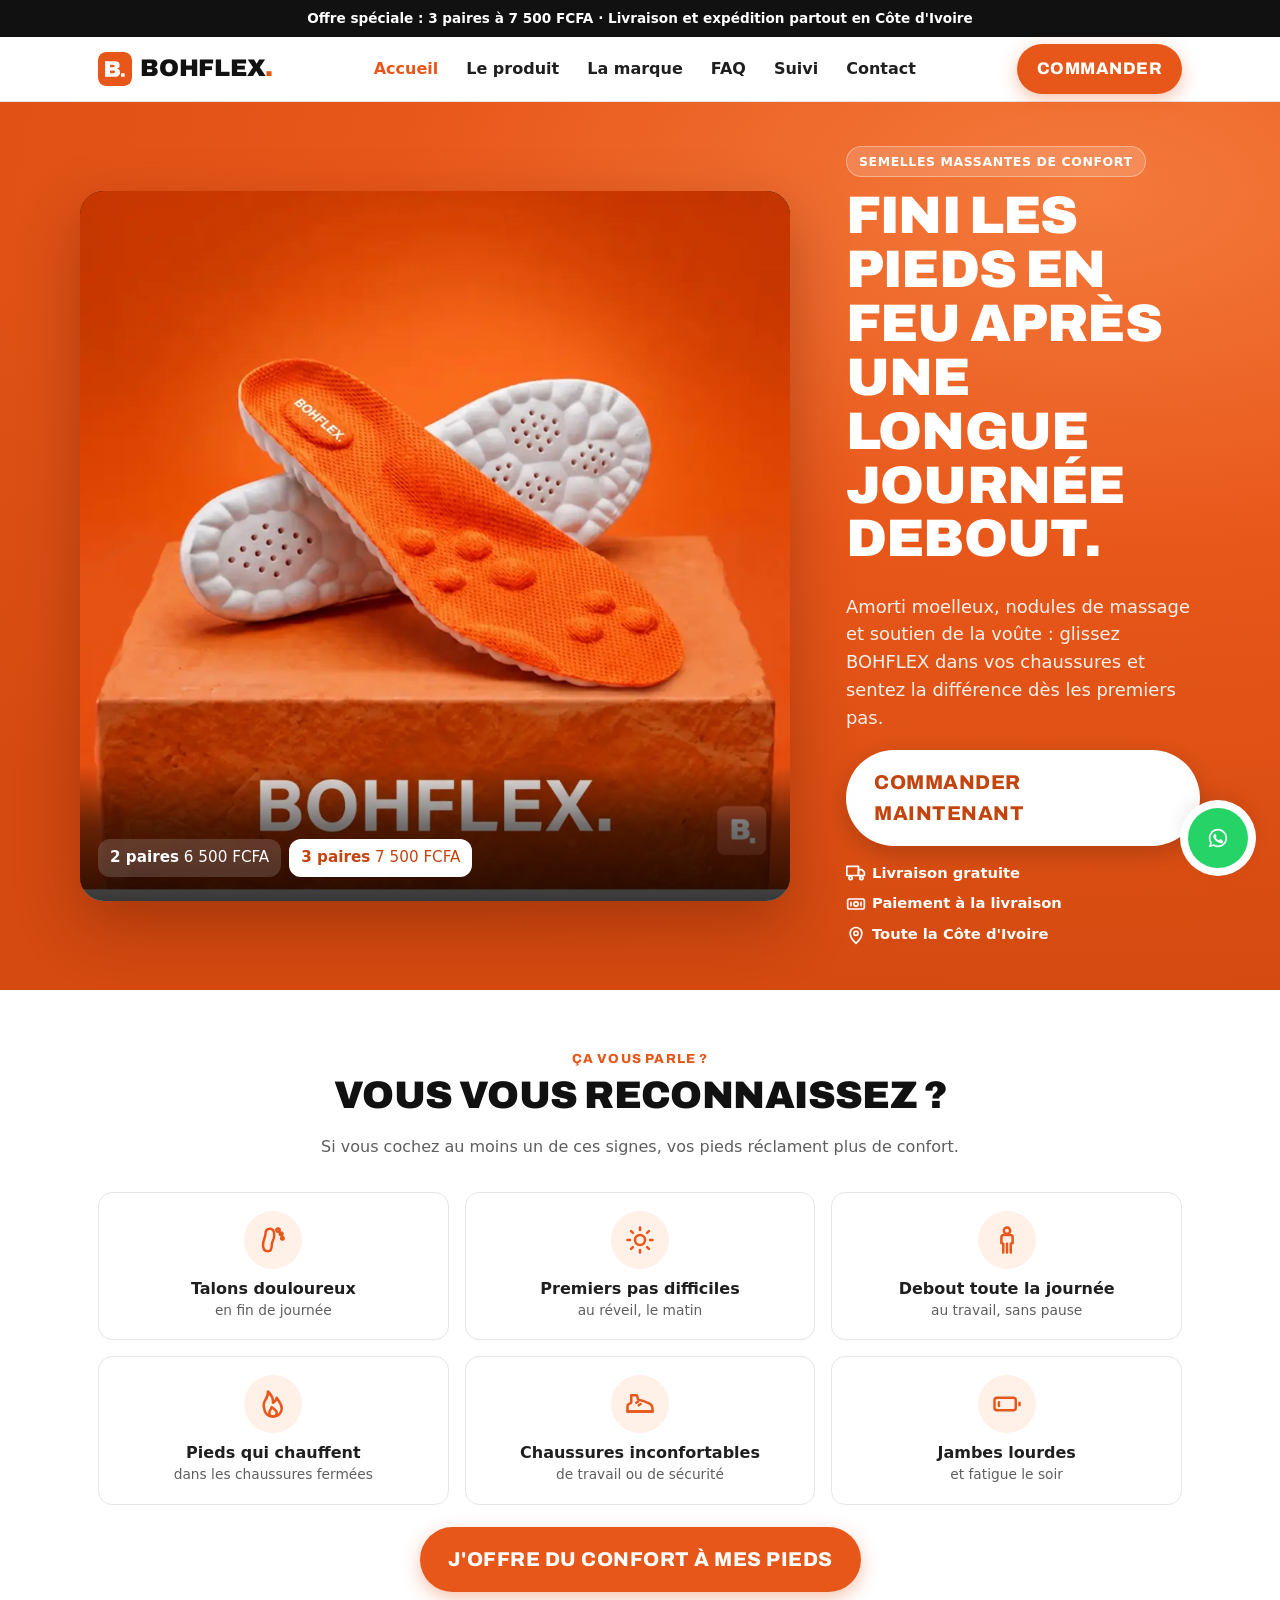
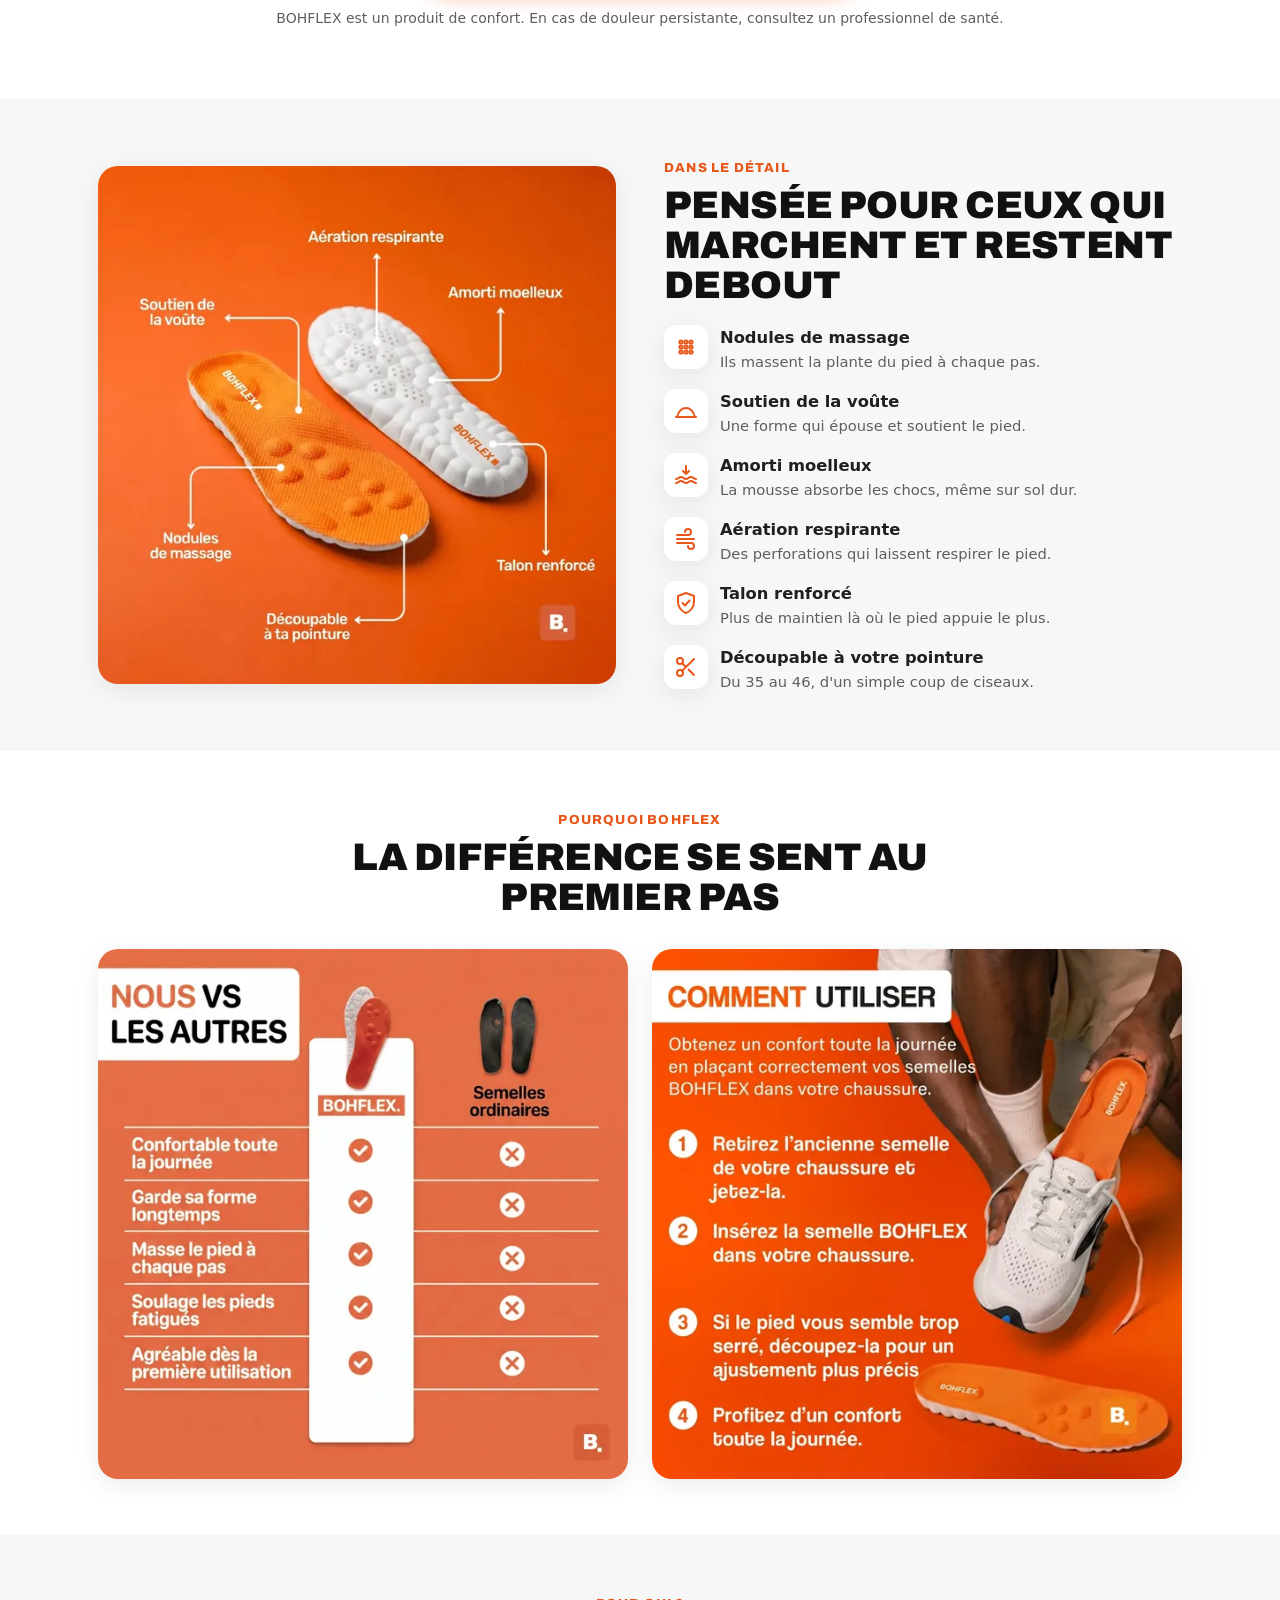
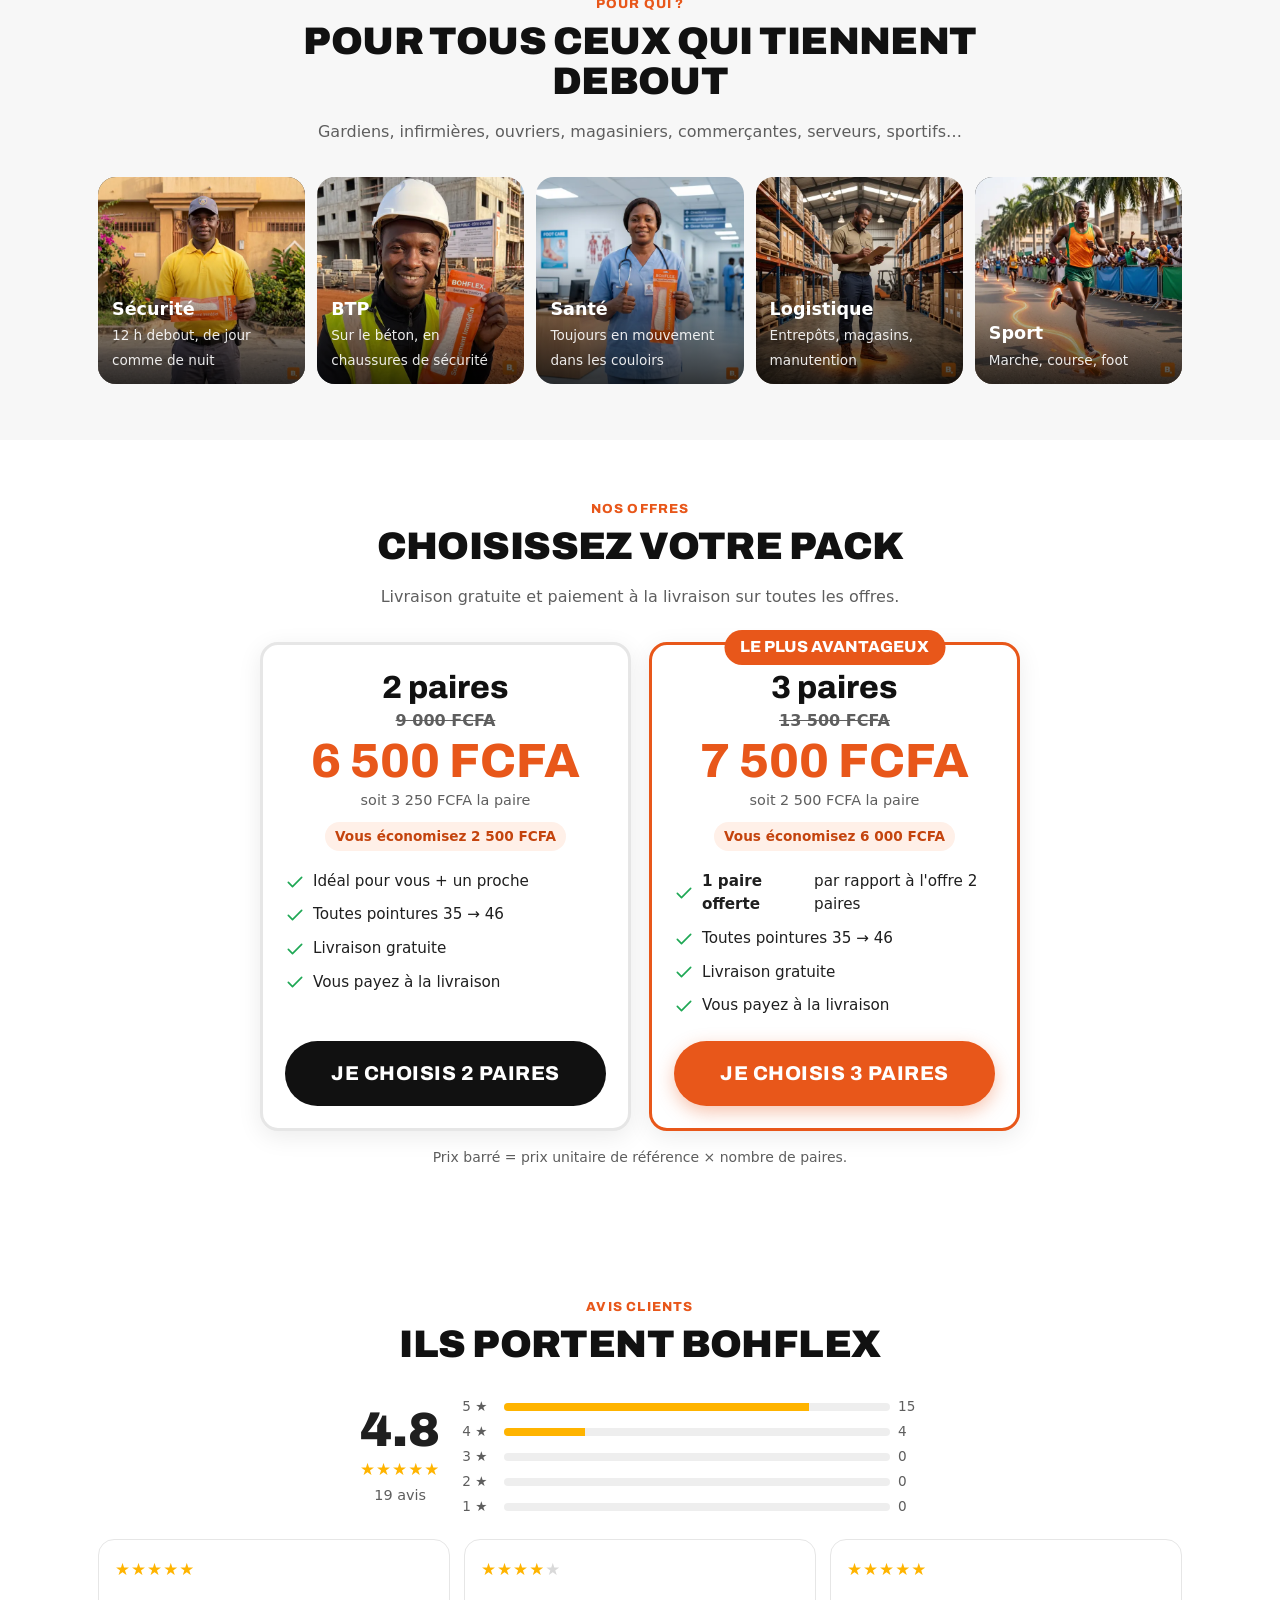
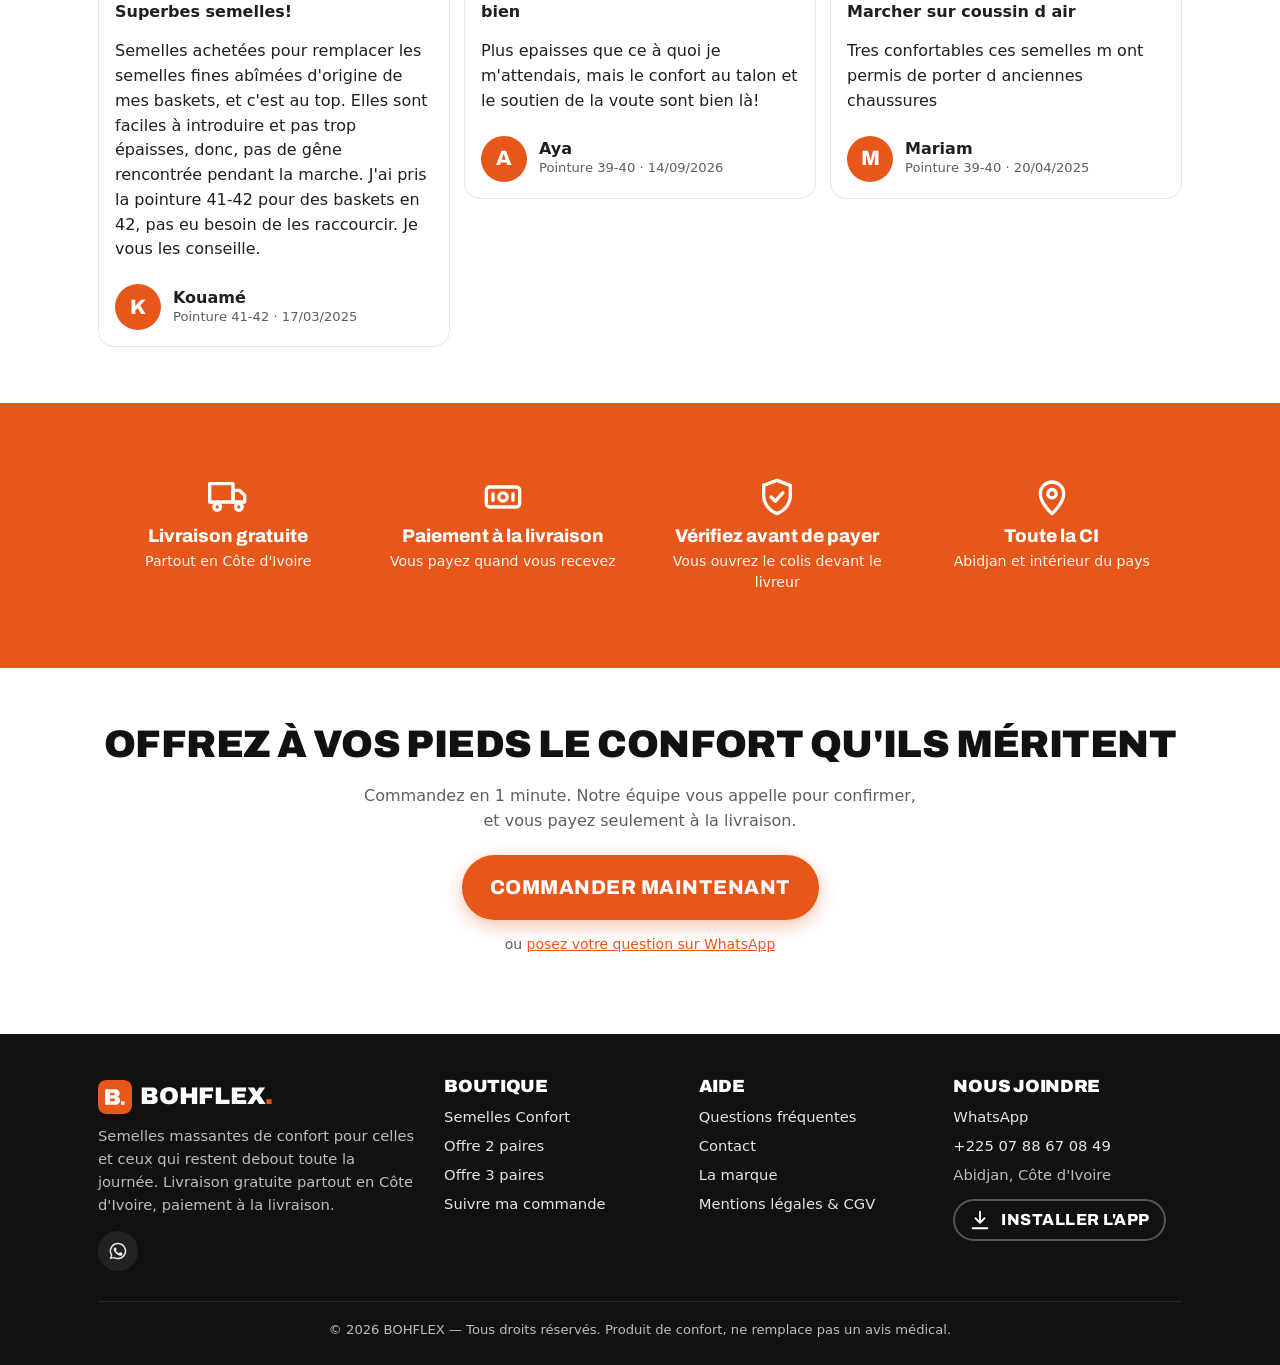
==== commit 7de344f5: "Site BOHFLEX : avis clients (sélection), livraison 24 h, horaires 6 h-23 h Co-Authored-By: Claude Op" ====
--- a/index.html
+++ b/index.html
@@ -160,7 +160,29 @@
   </div>
 </section>
 
-
+<section class="section" id="avis">
+  <div class="container">
+    <div class="section-head"><span class="eyebrow">Avis clients</span><h2>Ils portent BOHFLEX</h2></div>
+    
+    <div class="rsum">
+  <div class="rsum__score"><b>4.8</b><span class="stars" aria-label="5 sur 5">★★★★★<span class="stars__off"></span></span><span>19 avis</span></div>
+  <ul class="rsum__bars"><li><span>5 ★</span><span class="bar"><i style="width:79%"></i></span><span>15</span></li><li><span>4 ★</span><span class="bar"><i style="width:21%"></i></span><span>4</span></li><li><span>3 ★</span><span class="bar"><i style="width:0%"></i></span><span>0</span></li><li><span>2 ★</span><span class="bar"><i style="width:0%"></i></span><span>0</span></li><li><span>1 ★</span><span class="bar"><i style="width:0%"></i></span><span>0</span></li></ul>
+</div>
+    <div class="reviews"><article class="review">
+  <div class="review__top"><span class="stars" aria-label="5 sur 5">★★★★★<span class="stars__off"></span></span></div>
+  <b class="review__title">Superbes semelles!</b><p>Semelles achetées pour remplacer les semelles fines abîmées d&#x27;origine de mes baskets, et c&#x27;est au top. Elles sont faciles à introduire et pas trop épaisses, donc, pas de gêne rencontrée pendant la marche. J&#x27;ai pris la pointure 41-42 pour des baskets en 42, pas eu besoin de les raccourcir. Je vous les conseille.</p>
+  <div class="review__head"><div class="avatar" aria-hidden="true">K</div><div><div class="review__name">Kouamé</div><div class="review__meta">Pointure 41-42 · 17/03/2025</div></div></div>
+</article><article class="review">
+  <div class="review__top"><span class="stars" aria-label="4 sur 5">★★★★<span class="stars__off">★</span></span></div>
+  <b class="review__title">bien</b><p>Plus epaisses que ce à quoi je m&#x27;attendais, mais le confort au talon et le soutien de la voute sont bien là!</p>
+  <div class="review__head"><div class="avatar" aria-hidden="true">A</div><div><div class="review__name">Aya</div><div class="review__meta">Pointure 39-40 · 14/09/2026</div></div></div>
+</article><article class="review">
+  <div class="review__top"><span class="stars" aria-label="5 sur 5">★★★★★<span class="stars__off"></span></span></div>
+  <b class="review__title">Marcher sur coussin d air</b><p>Tres confortables ces semelles m ont permis de porter d anciennes chaussures</p>
+  <div class="review__head"><div class="avatar" aria-hidden="true">M</div><div><div class="review__name">Mariam</div><div class="review__meta">Pointure 39-40 · 20/04/2025</div></div></div>
+</article></div>
+  </div>
+</section>
 
 <section class="section section--orange">
   <div class="container">
--- a/assets/css/style.css
+++ b/assets/css/style.css
@@ -744,3 +744,4 @@
   .product__info h1.product__hook { font-size: 1.42rem; }
   .product__info .offer-opt__box { padding-top: 10px; padding-bottom: 10px; }
 }
+.review__title { display: block; margin-bottom: 4px; }
